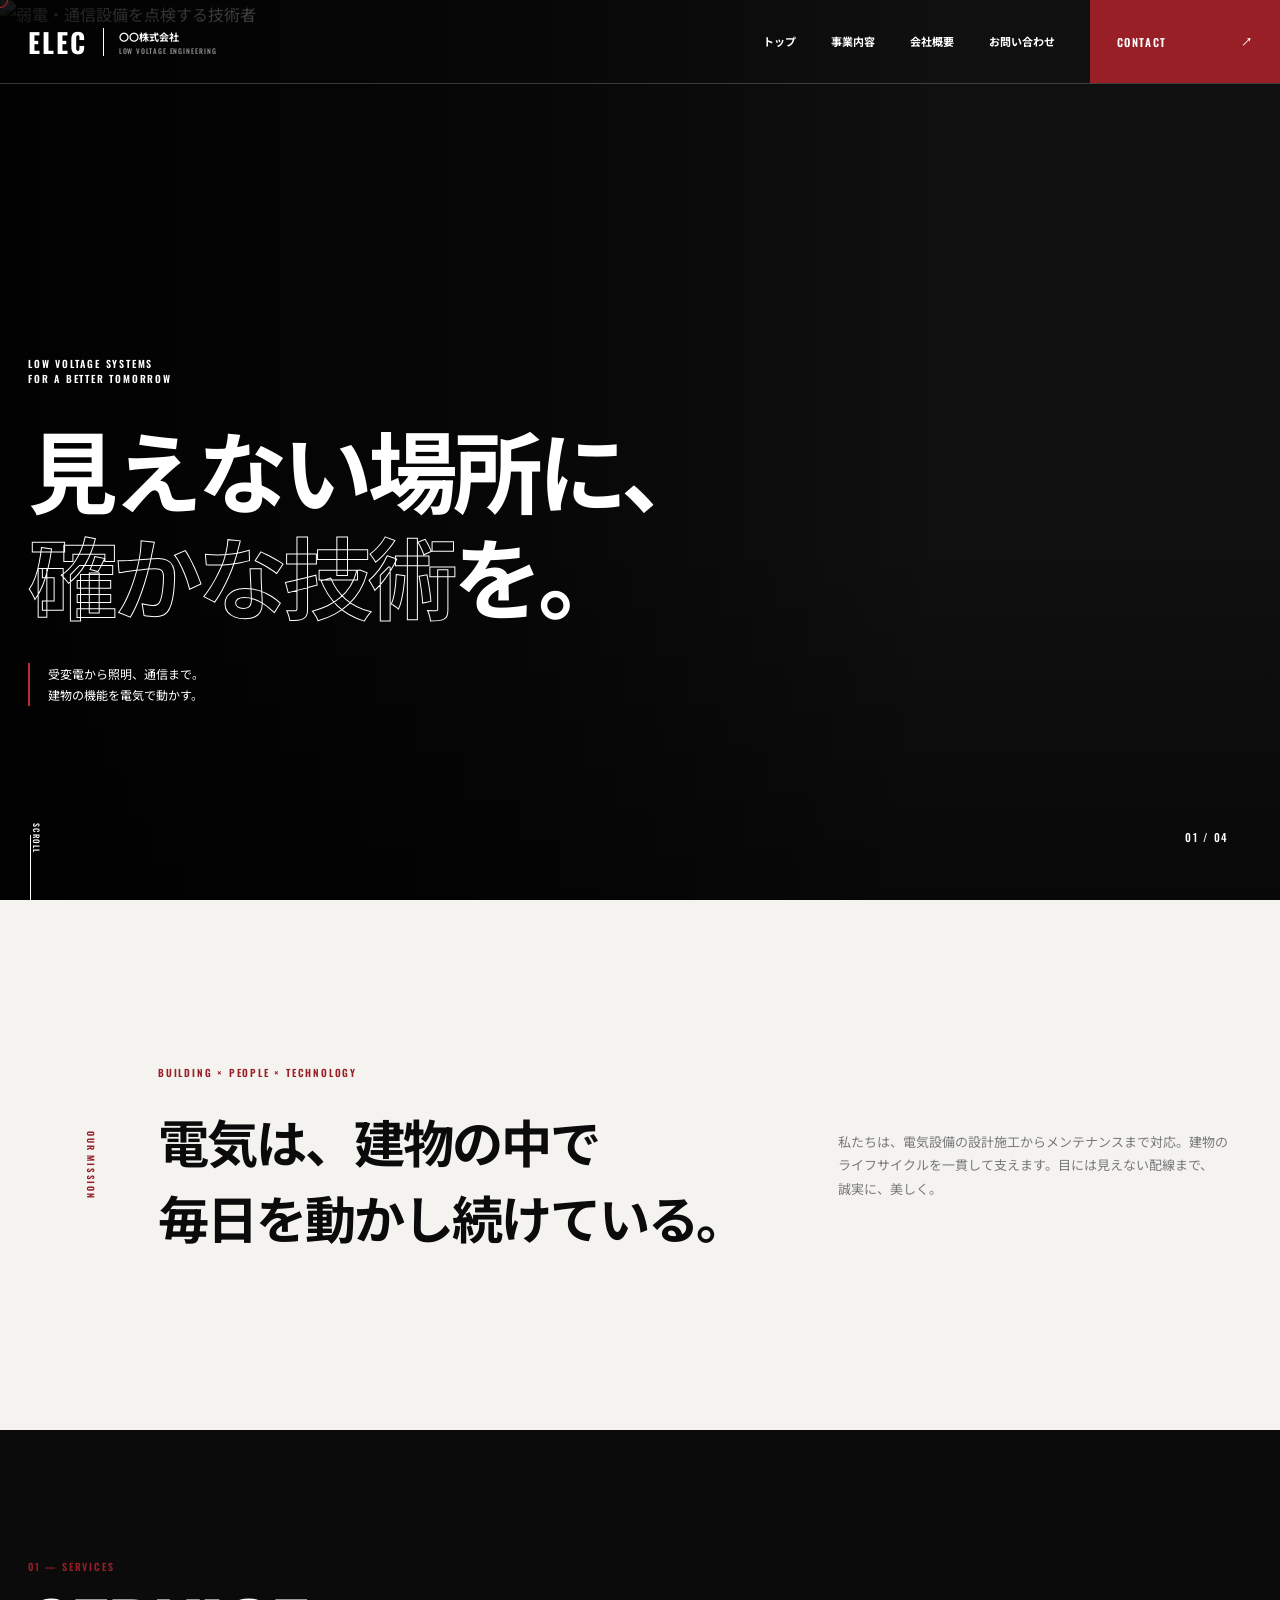
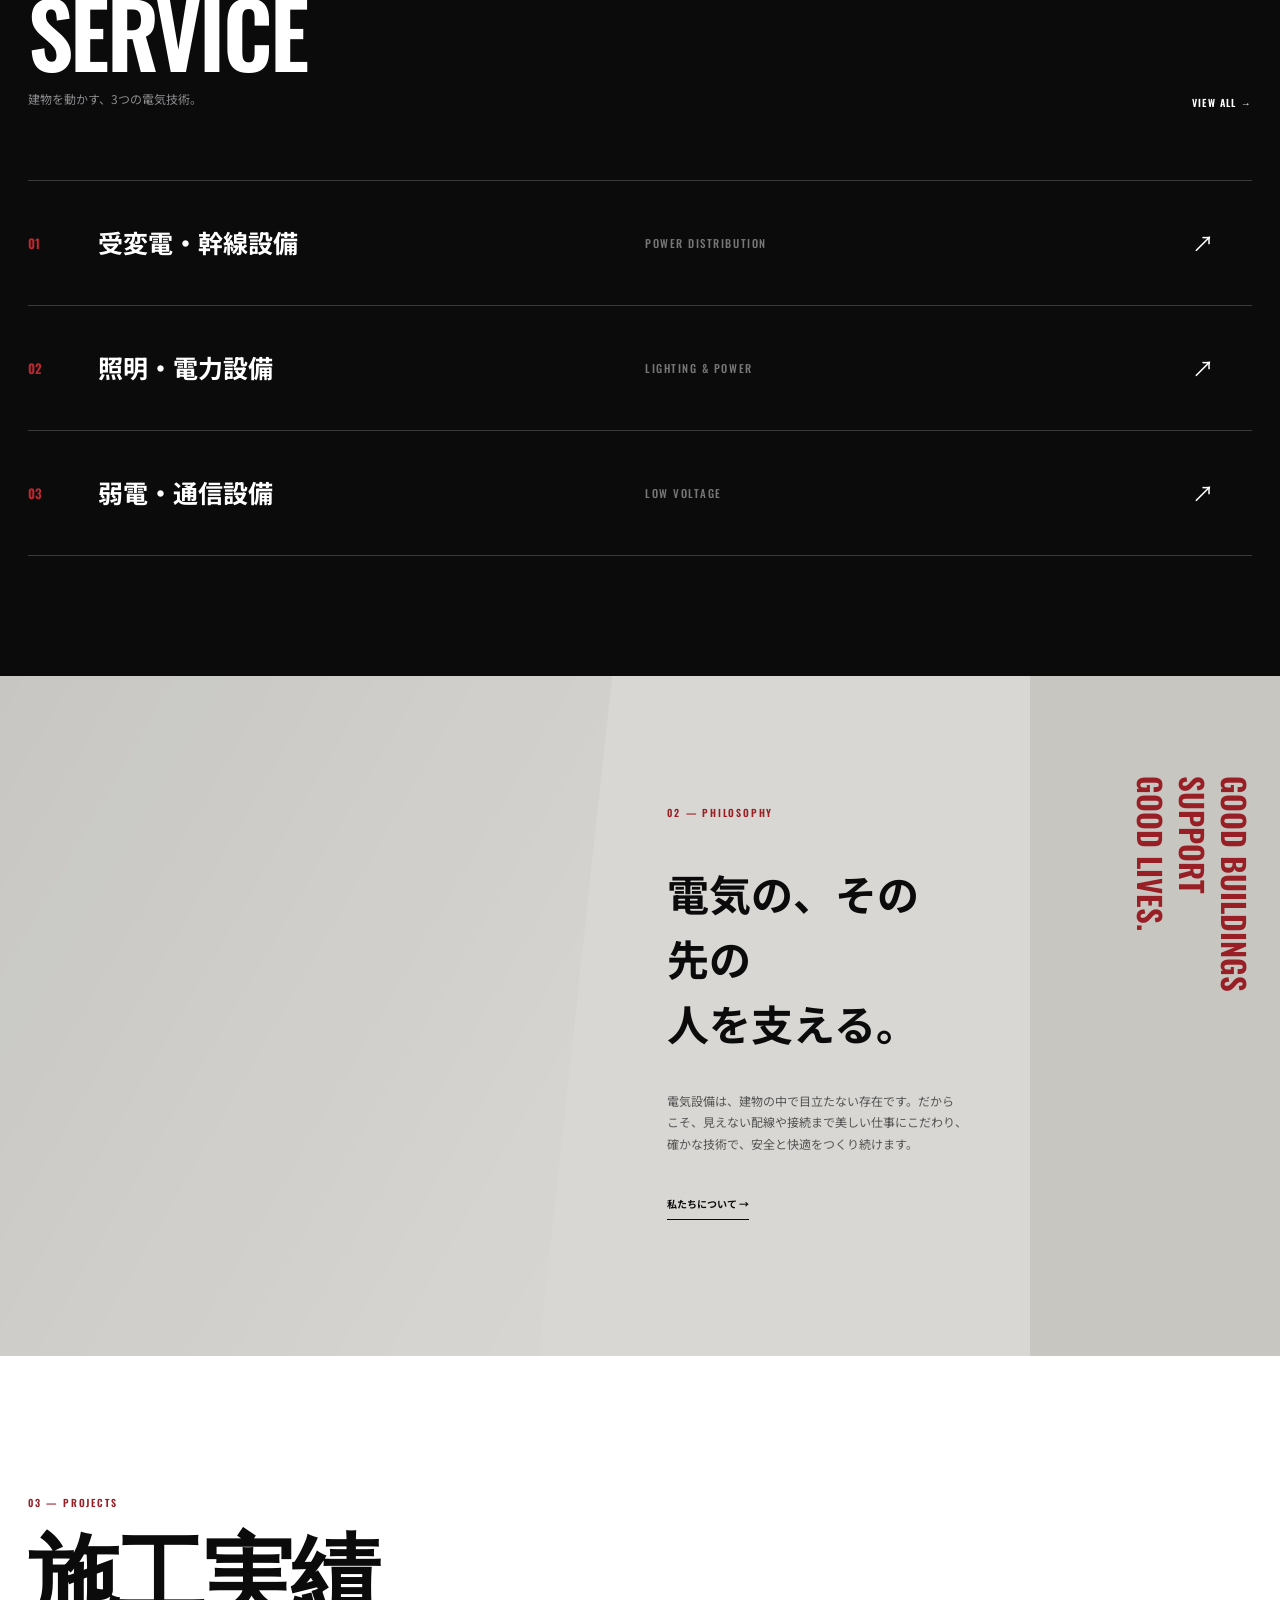
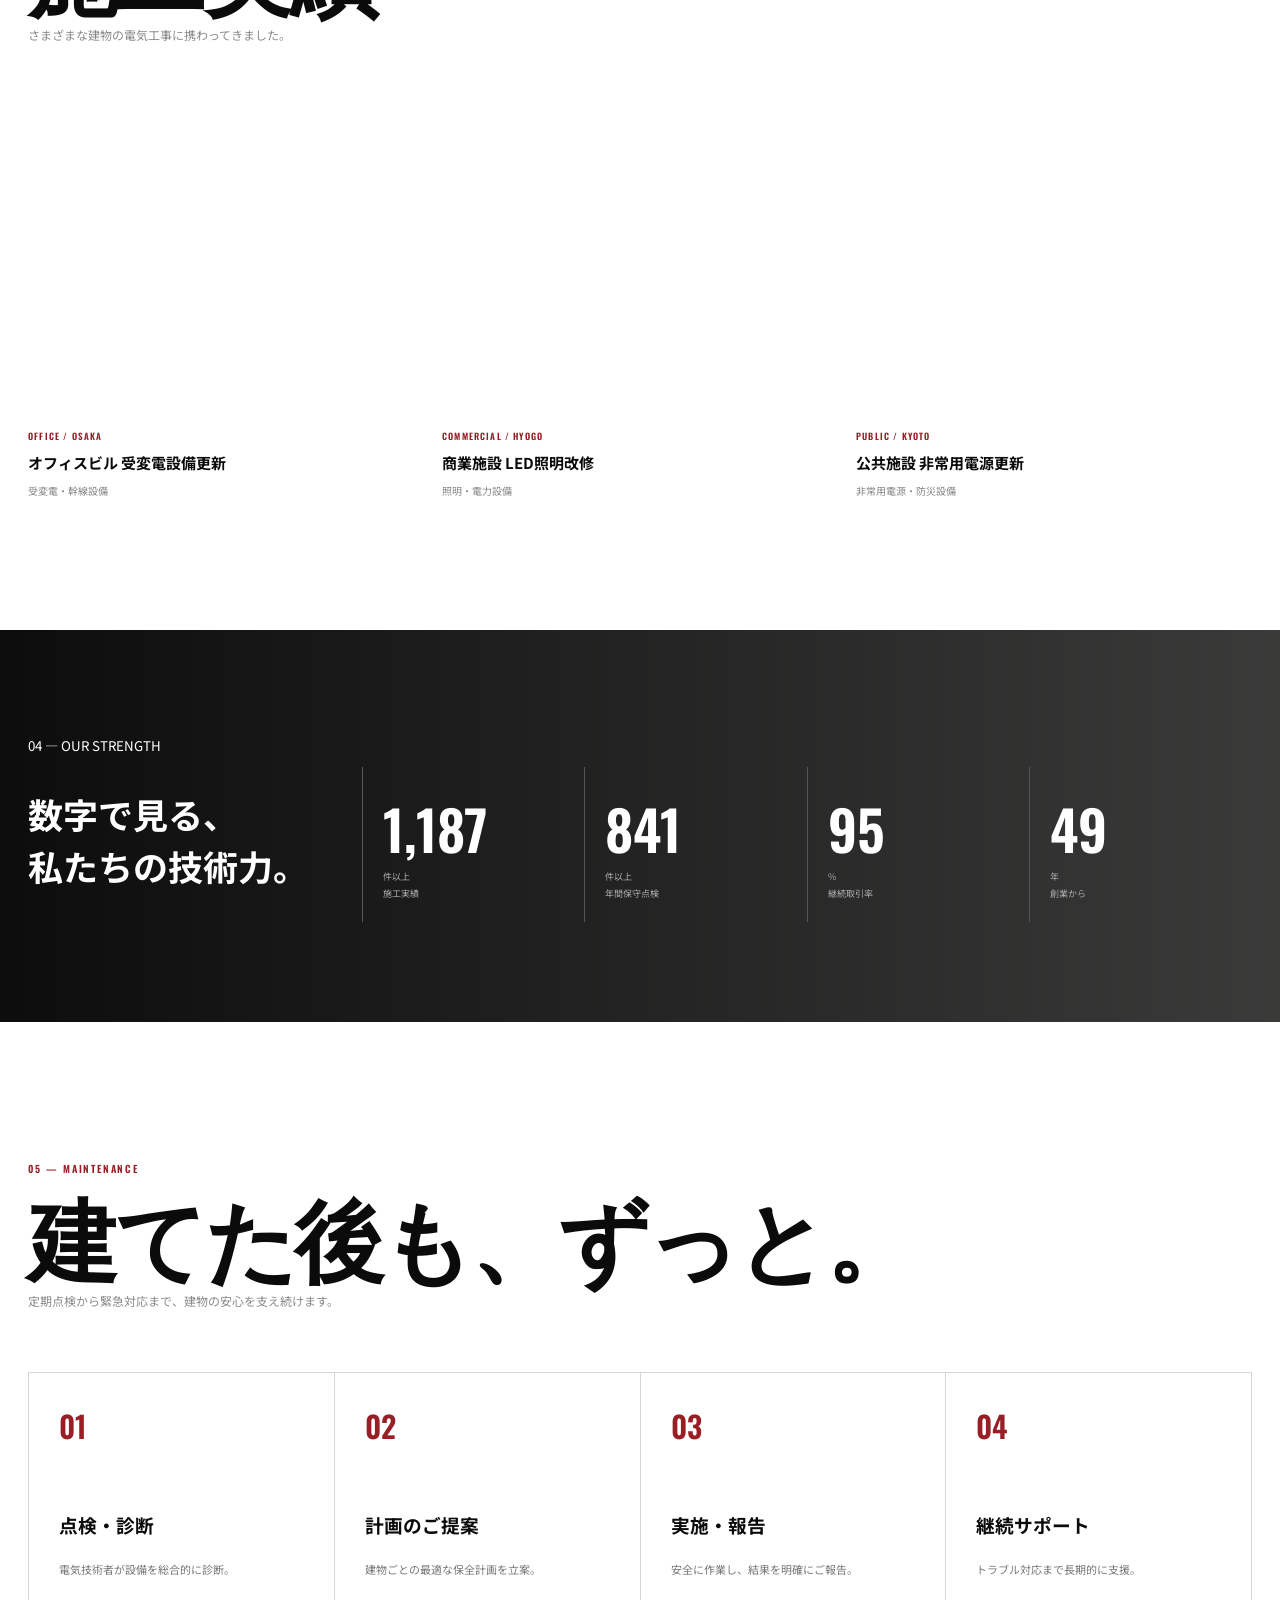
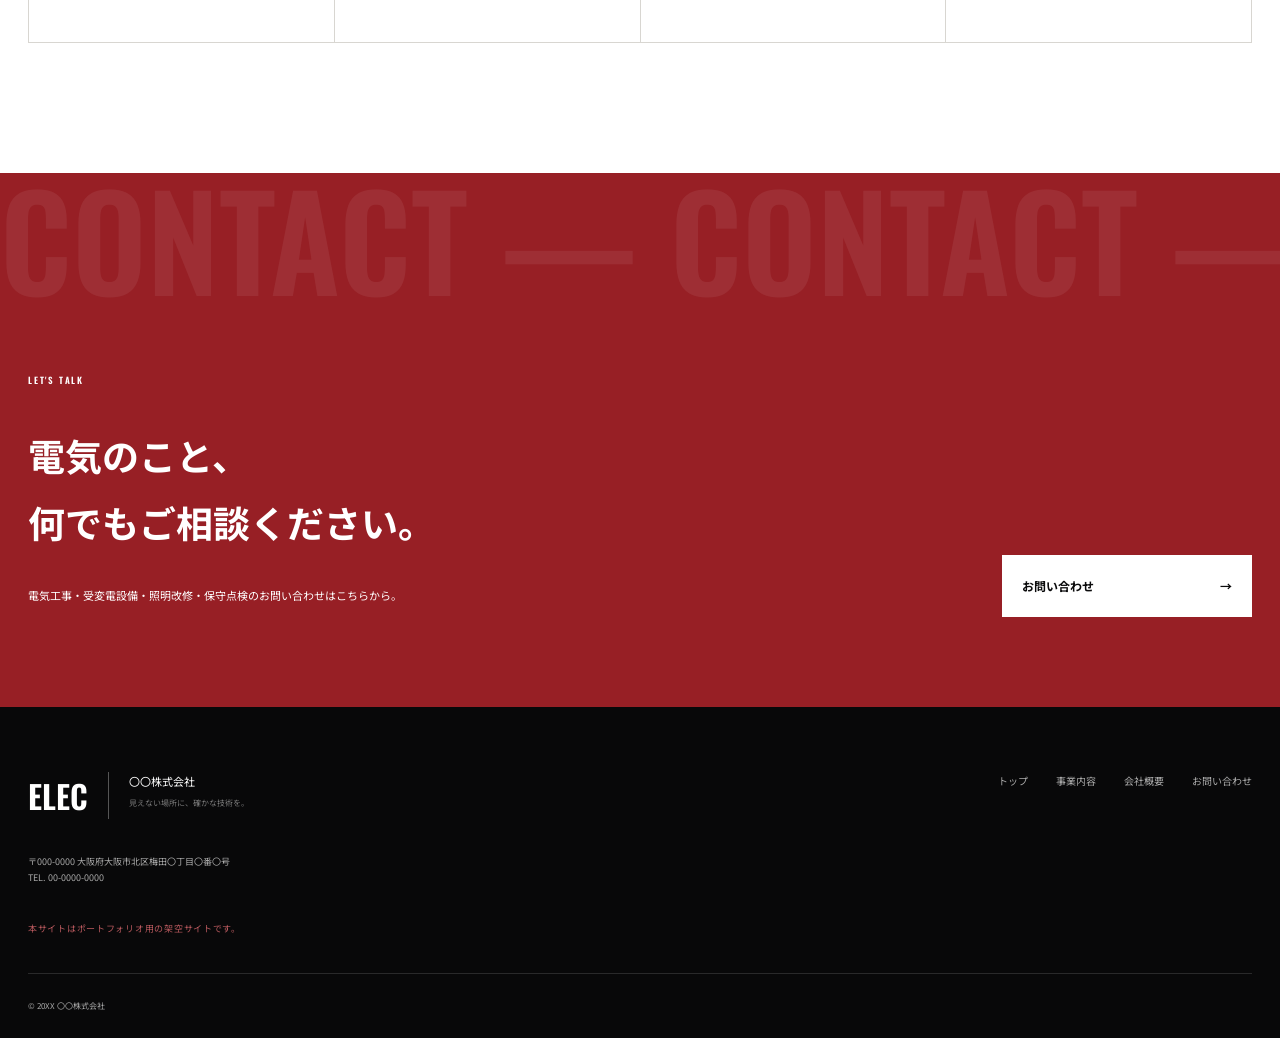
==== index.html @ f0c5d514 "Replace fictional identity with sample placeholders" ====
<!doctype html><html lang="ja"><head><meta charset="UTF-8"><meta name="viewport" content="width=device-width,initial-scale=1"><meta name="description" content="受変電・照明・弱電設備の設計施工から保守まで。"><title>トップ | 〇〇株式会社</title><link rel="preconnect" href="https://fonts.googleapis.com"><link rel="preconnect" href="https://fonts.gstatic.com" crossorigin><link href="https://fonts.googleapis.com/css2?family=Noto+Sans+JP:wght@400;500;600;700;800;900&family=Oswald:wght@500;600;700&display=swap" rel="stylesheet"><link rel="stylesheet" href="styles.css"><script src="script.js" defer></script><link rel="icon" href="favicon-electric.svg" type="image/svg+xml"><meta property="og:type" content="website"><meta property="og:title" content="〇〇株式会社 | 見えない場所に、確かな技術を。"><meta property="og:description" content="受変電・照明・弱電設備の設計施工から保守まで。建物の未来を灯す電気設備工事会社です。"><meta property="og:url" content="https://pan1535ipad.github.io/modern-sample/"><meta property="og:image" content="https://pan1535ipad.github.io/modern-sample/assets/ogp.jpg"><meta name="twitter:card" content="summary_large_image"></head><body><div class="loader"><span>ELECTRICAL WORKS</span><i></i></div><div class="cursor"></div><header><a class="logo" href="index.html"><b>ELEC</b><span>〇〇株式会社<small>LOW VOLTAGE ENGINEERING</small></span></a><button class="menu" aria-label="メニュー" aria-expanded="false"><i></i><i></i></button><nav><a href="index.html">トップ</a><a href="services.html">事業内容</a><a href="company.html">会社概要</a><a href="contact.html">お問い合わせ</a></nav><a class="head-contact" href="contact.html">CONTACT <b>↗</b></a></header><main><section class="hero"><img src="https://images.unsplash.com/photo-1621905252507-b35492cc74b4?auto=format&fit=crop&w=1800&q=88" alt="弱電・通信設備を点検する技術者"><div class="hero-overlay"></div><div class="hero-text"><p>LOW VOLTAGE SYSTEMS<br>FOR A BETTER TOMORROW</p><h1>見えない場所に、<br><em>確かな技術</em>を。</h1><div class="hero-note">受変電から照明、通信まで。<br>建物の機能を電気で動かす。</div></div><div class="hero-index">01 / 04</div><div class="scroll">SCROLL <i></i></div></section>
<section class="statement"><div class="vertical">OUR MISSION</div><div class="reveal"><small>BUILDING × PEOPLE × TECHNOLOGY</small><h2>電気は、建物の中で<br>毎日を動かし続けている。</h2></div><p class="reveal"><span class="sp-line">私たちは、電気設備の設計施工から</span><span class="sp-line">メンテナンスまで対応。</span><span class="sp-line">建物のライフサイクルを一貫して支えます。</span><span class="sp-line">目には見えない配線まで、誠実に、美しく。</span></p></section>
<section class="services"><div class="section-head reveal"><small>01 — SERVICES</small><h2>SERVICE</h2><p>建物を動かす、3つの電気技術。</p><a href="services.html">VIEW ALL →</a></div><div class="service-list"><a href="services.html#power" class="service-row reveal"><b>01</b><h3>受変電・幹線設備</h3><span>POWER DISTRIBUTION</span><i>↗</i><div class="service-preview air"></div></a><a href="services.html#lighting" class="service-row reveal"><b>02</b><h3>照明・電力設備</h3><span>LIGHTING & POWER</span><i>↗</i><div class="service-preview water"></div></a><a href="services.html#communication" class="service-row reveal"><b>03</b><h3>弱電・通信設備</h3><span>LOW VOLTAGE</span><i>↗</i><div class="service-preview electric"></div></a></div></section>
<section class="philosophy"><div class="philosophy-photo reveal"></div><div class="philosophy-copy reveal"><small>02 — PHILOSOPHY</small><h2>電気の、その先の<br>人を支える。</h2><p><span class="sp-line">電気設備は、建物の中で目立たない存在です。</span><span class="sp-line">だからこそ、見えない配線や接続まで</span><span class="sp-line">美しい仕事にこだわり、</span><span class="sp-line">確かな技術で、安全と快適をつくり続けます。</span></p><a href="company.html">私たちについて →</a></div><strong>GOOD BUILDINGS<br>SUPPORT<br>GOOD LIVES.</strong></section>
<section class="projects"><div class="section-head reveal"><small>03 — PROJECTS</small><h2>施工実績</h2><p>さまざまな建物の電気工事に携わってきました。</p></div><div class="project-grid"><article class="reveal"><div class="project-img p1"></div><small>OFFICE / OSAKA</small><h3>オフィスビル 受変電設備更新</h3><p>受変電・幹線設備</p></article><article class="reveal"><div class="project-img p2"></div><small>COMMERCIAL / HYOGO</small><h3>商業施設 LED照明改修</h3><p>照明・電力設備</p></article><article class="reveal"><div class="project-img p3"></div><small>PUBLIC / KYOTO</small><h3>公共施設 非常用電源更新</h3><p>非常用電源・防災設備</p></article></div></section>
<section class="numbers"><div class="reveal"><small>04 — OUR STRENGTH</small><h2>数字で見る、<br>私たちの技術力。</h2></div><div><strong data-count="1200">0</strong><span>件以上<br>施工実績</span></div><div><strong data-count="850">0</strong><span>件以上<br>年間保守点検</span></div><div><strong data-count="96">0</strong><span>%<br>継続取引率</span></div><div><strong data-count="50">0</strong><span>年<br>創業から</span></div></section>
<section class="maintenance"><div class="section-head reveal"><small>05 — MAINTENANCE</small><h2>建てた後も、ずっと。</h2><p><span class="sp-line">定期点検から緊急対応まで、</span><span class="sp-line">建物の安心を支え続けます。</span></p></div><ol><li class="reveal"><b>01</b><h3>点検・診断</h3><p>電気技術者が設備を総合的に診断。</p></li><li class="reveal"><b>02</b><h3>計画のご提案</h3><p>建物ごとの最適な保全計画を立案。</p></li><li class="reveal"><b>03</b><h3>実施・報告</h3><p>安全に作業し、結果を明確にご報告。</p></li><li class="reveal"><b>04</b><h3>継続サポート</h3><p>トラブル対応まで長期的に支援。</p></li></ol></section></main><section class="contact-band"><div class="marquee"><span>CONTACT — CONTACT — CONTACT — CONTACT —&nbsp;</span><span>CONTACT — CONTACT — CONTACT — CONTACT —&nbsp;</span></div><div class="contact-band-inner reveal"><div><small>LET'S TALK</small><h2>電気のこと、<br>何でもご相談ください。</h2><p>電気工事・受変電設備・照明改修・保守点検のお問い合わせはこちらから。</p></div><a href="contact.html">お問い合わせ <b>→</b></a></div></section><footer><div class="foot-logo"><b>ELEC</b><p>〇〇株式会社<br><small>見えない場所に、確かな技術を。</small></p></div><nav><a href="index.html">トップ</a><a href="services.html">事業内容</a><a href="company.html">会社概要</a><a href="contact.html">お問い合わせ</a></nav><div class="foot-info">〒000-0000 大阪府大阪市北区梅田〇丁目〇番〇号<br>TEL. 00-0000-0000</div><small class="portfolio-note">本サイトはポートフォリオ用の架空サイトです。</small><small class="copy">© 20XX 〇〇株式会社</small></footer></body></html>
---- styles.css ----
:root{--black:#0b0b0c;--ink:#171719;--red:#971f25;--red2:#bd2931;--paper:#f4f3f0;--gray:#79797b;--line:#d8d6d1;--white:#fff;--max:1280px}*{box-sizing:border-box}html{scroll-behavior:smooth}body{margin:0;color:var(--black);font-family:"Noto Sans JP",sans-serif;line-height:1.8;background:var(--paper)}a{color:inherit;text-decoration:none}img{display:block;max-width:100%}.loader{position:fixed;z-index:999;inset:0;display:grid;place-items:center;color:#fff;background:var(--black);transition:transform .8s cubic-bezier(.8,0,.2,1)}.loader.hide{transform:translateY(-100%)}.loader span{font:600 24px Oswald;letter-spacing:.15em}.loader i{position:absolute;left:0;bottom:0;height:3px;background:var(--red2);animation:load 1s forwards}@keyframes load{to{width:100%}}.cursor{position:fixed;z-index:200;width:16px;height:16px;border:1px solid var(--red2);border-radius:50%;pointer-events:none;transform:translate(-50%,-50%);transition:width .2s,height .2s,background .2s}.cursor.hover{width:45px;height:45px;background:rgba(151,31,37,.15)}header{position:fixed;z-index:80;inset:0 0 auto;height:84px;padding-left:max(28px,calc((100% - var(--max))/2));display:flex;align-items:center;color:#fff;border-bottom:1px solid rgba(255,255,255,.2);transition:.35s}header.scrolled{height:70px;color:var(--black);background:rgba(244,243,240,.97);border-color:var(--line)}.logo{display:flex;align-items:center;gap:15px}.logo>b{font:700 27px Oswald;letter-spacing:.08em}.logo>span{padding-left:15px;border-left:1px solid currentColor;font-size:10px;font-weight:700}.logo small{display:block;opacity:.55;font:500 7px Oswald;letter-spacing:.13em}header nav{margin-left:auto;height:100%;display:flex;align-items:center;gap:35px;font-size:11px;font-weight:700}header nav a{position:relative}header nav a:after{content:"";position:absolute;left:0;bottom:-7px;width:0;height:2px;background:var(--red2);transition:.25s}header nav a:hover:after{width:100%}.head-contact{height:100%;min-width:190px;margin-left:35px;padding:0 27px;display:flex;align-items:center;justify-content:space-between;color:#fff;background:var(--red);font:600 11px Oswald;letter-spacing:.12em}.menu{display:none}.hero{height:100vh;min-height:700px;position:relative;color:#fff;background:#111;overflow:hidden}.hero>img{position:absolute;width:100%;height:100%;object-fit:cover;object-position:center}.hero-overlay{position:absolute;inset:0;background:linear-gradient(90deg,rgba(0,0,0,.9) 0,rgba(0,0,0,.58) 42%,rgba(0,0,0,.08) 73%),linear-gradient(0deg,rgba(0,0,0,.45),transparent 40%)}.hero-text{position:relative;z-index:2;width:min(calc(100% - 56px),var(--max));height:100%;margin:auto;padding-top:18vh;display:flex;flex-direction:column;justify-content:center}.hero-text>p{margin:0 0 30px;font:600 10px Oswald;letter-spacing:.18em}.hero h1{margin:0;font-size:clamp(57px,7vw,103px);line-height:1.18;letter-spacing:-.055em}.hero h1 em{font-style:normal;color:transparent;-webkit-text-stroke:1px #fff}.hero-note{margin-top:35px;padding-left:18px;border-left:2px solid var(--red2);font-size:12px}.hero-index{position:absolute;z-index:2;right:4vw;bottom:55px;font:500 11px Oswald;letter-spacing:.15em}.scroll{position:absolute;z-index:2;left:30px;bottom:0;font:500 8px Oswald;letter-spacing:.16em;writing-mode:vertical-rl}.scroll i{display:block;width:1px;height:65px;margin-top:12px;background:#fff}.statement{min-height:530px;padding:130px max(28px,calc((100% - var(--max))/2));display:grid;grid-template-columns:70px 1.2fr .8fr;gap:60px;align-items:center}.vertical{font:600 9px Oswald;letter-spacing:.2em;writing-mode:vertical-rl;color:var(--red)}.statement small,.section-head small,.philosophy-copy small,.detail-copy small,.page-hero small,.company-message small,.representative small,.contact-intro>small{color:var(--red);font:600 10px Oswald;letter-spacing:.18em}.statement h2{margin:18px 0;font-size:clamp(38px,4vw,58px);line-height:1.5;letter-spacing:-.04em}.statement>p{color:var(--gray);font-size:13px}.services{padding:120px max(28px,calc((100% - var(--max))/2));color:#fff;background:var(--black)}.section-head{position:relative}.section-head h2{margin:8px 0;font:600 clamp(52px,7vw,100px)/1 Oswald;letter-spacing:-.03em}.section-head p{color:#8b8b8d;font-size:12px}.services .section-head>a{position:absolute;right:0;bottom:0;font:600 10px Oswald;letter-spacing:.12em}.service-list{margin-top:70px;border-top:1px solid #3a3a3c}.service-row{height:125px;position:relative;display:grid;grid-template-columns:70px 1fr 1fr 60px;align-items:center;border-bottom:1px solid #3a3a3c;transition:.3s}.service-row>b{color:var(--red2);font:600 13px Oswald}.service-row h3{font-size:25px}.service-row>span{color:#777;font:500 11px Oswald;letter-spacing:.14em}.service-row>i{font-style:normal;font-size:22px}.service-row:hover{padding-left:20px;color:#fff;background:var(--red)}.service-row:hover>b,.service-row:hover>span{color:#fff}.service-preview{position:absolute;z-index:3;right:10%;bottom:75%;width:280px;height:180px;background-size:cover;background-position:center;opacity:0;pointer-events:none;transform:rotate(-4deg) scale(.85);transition:.3s}.service-row:hover .service-preview{opacity:1;transform:rotate(-2deg) scale(1)}.air{background-image:url("https://images.unsplash.com/photo-1621905252507-b35492cc74b4?auto=format&fit=crop&w=1800&q=88")}.water{background-image:url("https://images.unsplash.com/photo-1581092160607-ee22621dd758?auto=format&fit=crop&w=1000&q=85")}.electric{background-image:url("https://images.unsplash.com/photo-1621905252507-b35492cc74b4?auto=format&fit=crop&w=1000&q=85")}.philosophy{min-height:680px;display:grid;grid-template-columns:1.1fr .75fr .45fr;background:#d8d7d3}.philosophy-photo{background:linear-gradient(120deg,rgba(0,0,0,.08),transparent),url("https://images.unsplash.com/photo-1486406146926-c627a92ad1ab?auto=format&fit=crop&w=1300&q=85") center/cover;clip-path:polygon(0 0,100% 0,88% 100%,0 100%)}.philosophy-copy{padding:120px 55px}.philosophy-copy h2{font-size:42px;line-height:1.55}.philosophy-copy p{color:#555;font-size:12px}.philosophy-copy a{display:inline-block;margin-top:28px;padding-bottom:6px;border-bottom:1px solid;font-size:10px;font-weight:700}.philosophy>strong{padding:100px 25px;color:var(--red);background:#c8c6c1;font:600 31px/1.35 Oswald;writing-mode:vertical-rl}.projects{padding:130px max(28px,calc((100% - var(--max))/2));background:#fff}.project-grid{display:grid;grid-template-columns:repeat(3,1fr);gap:18px;margin-top:55px}.project-img{height:310px;background-position:center;background-size:cover;filter:grayscale(.25);transition:.5s}.project-grid article:hover .project-img{filter:none;transform:scale(.98)}.p1{background-image:url("https://images.unsplash.com/photo-1486406146926-c627a92ad1ab?auto=format&fit=crop&w=1000&q=85")}.p2{background-image:url("https://images.unsplash.com/photo-1497366754035-f200968a6e72?auto=format&fit=crop&w=1000&q=85")}.p3{background-image:url("https://images.unsplash.com/photo-1581092918056-0c4c3acd3789?auto=format&fit=crop&w=1000&q=85")}.project-grid small{display:block;margin-top:18px;color:var(--red);font:600 9px Oswald;letter-spacing:.13em}.project-grid h3{margin:6px 0;font-size:15px}.project-grid p{margin:0;color:#888;font-size:10px}.numbers{padding:100px max(28px,calc((100% - var(--max))/2));display:grid;grid-template-columns:1.5fr repeat(4,1fr);align-items:end;color:#fff;background:linear-gradient(90deg,rgba(0,0,0,.95),rgba(0,0,0,.76)),url("https://images.unsplash.com/photo-1621905252507-b35492cc74b4?auto=format&fit=crop&w=1800&q=88") center/cover}.numbers h2{font-size:35px;line-height:1.5}.numbers>div:not(:first-child){padding:20px;border-left:1px solid #555}.numbers strong{font:600 55px Oswald}.numbers span{display:block;color:#aaa;font-size:9px}.maintenance{padding:130px max(28px,calc((100% - var(--max))/2));background:#fff}.maintenance ol{display:grid;grid-template-columns:repeat(4,1fr);margin:60px 0 0;padding:0;list-style:none;border-top:1px solid var(--line);border-left:1px solid var(--line)}.maintenance li{min-height:270px;padding:30px;border-right:1px solid var(--line);border-bottom:1px solid var(--line)}.maintenance li b{color:var(--red);font:600 30px Oswald}.maintenance li h3{margin-top:60px}.maintenance li p{color:var(--gray);font-size:11px}.contact-band{overflow:hidden;color:#fff;background:var(--red)}.marquee{display:flex;white-space:nowrap;color:rgba(255,255,255,.07);font:600 130px/1 Oswald;animation:marquee 20s linear infinite}@keyframes marquee{to{transform:translateX(-50%)}}.contact-band-inner{padding:60px max(28px,calc((100% - var(--max))/2)) 90px;display:flex;justify-content:space-between;align-items:end}.contact-band-inner small{font:600 9px Oswald;letter-spacing:.2em}.contact-band-inner h2{font-size:37px}.contact-band-inner p{font-size:11px}.contact-band-inner>a{width:250px;padding:20px;display:flex;justify-content:space-between;color:var(--black);background:#fff;font-size:12px;font-weight:700}footer{padding:65px max(28px,calc((100% - var(--max))/2)) 25px;display:grid;grid-template-columns:1fr auto;gap:35px;color:#aaa;background:#080809}.foot-logo{display:flex;gap:20px;color:#fff}.foot-logo>b{font:600 32px Oswald}.foot-logo p{margin:0;padding-left:20px;border-left:1px solid #555;font-size:11px}.foot-logo small{color:#777;font-size:8px}footer nav{display:flex;gap:28px;font-size:10px}.foot-info{font-size:9px}.copy{grid-column:1/-1;padding-top:25px;border-top:1px solid #29292a;font-size:8px}.page-hero{height:500px;padding:120px max(28px,calc((100% - var(--max))/2)) 70px;display:flex;justify-content:space-between;align-items:end;color:#fff;background:linear-gradient(135deg,#0b0b0c 65%,#781a20)}.page-hero h1{margin:15px 0;font-size:70px}.page-hero p{color:#aaa;font-size:12px}.page-hero>b{font:600 180px/1 Oswald;color:rgba(255,255,255,.06)}.anchor-nav{position:sticky;z-index:20;top:70px;display:flex;justify-content:center;color:#fff;background:var(--red)}.anchor-nav a{padding:18px 45px;border-right:1px solid rgba(255,255,255,.2);font:600 10px Oswald;letter-spacing:.15em}.service-detail{min-height:690px;padding:110px max(28px,calc((100% - var(--max))/2));display:grid;grid-template-columns:1.1fr .9fr;gap:90px;align-items:center;background:#fff}.service-detail.reverse{background:#dfdeda}.service-detail.reverse .detail-image{order:2}.detail-image{height:470px;background-position:center;background-size:cover;box-shadow:25px 25px 0 var(--red)}.detail-copy>b{display:block;color:#d0cfcb;font:600 80px Oswald}.detail-copy h2{margin:5px 0;font-size:45px}.detail-copy h3{color:var(--red);font-size:21px}.detail-copy>p{color:var(--gray);font-size:12px}.detail-copy ul{display:grid;grid-template-columns:1fr 1fr;padding:0;list-style:none}.detail-copy li{padding:10px;border-bottom:1px solid var(--line);font-size:10px}.detail-copy li:before{content:"—";margin-right:10px;color:var(--red)}.support{padding:130px max(28px,calc((100% - var(--max))/2));display:grid;grid-template-columns:1fr 1.2fr;gap:80px;color:#fff;background:var(--black)}.support h2{font-size:46px;line-height:1.4}.support p{color:#888;font-size:12px}.support-grid{display:grid;grid-template-columns:repeat(3,1fr)}.support-grid article{padding:30px;border:1px solid #363638}.support-grid b{color:var(--red2);font:600 35px Oswald}.support-grid h3{margin-top:60px}.support-grid p{font-size:10px}.company-message{padding:140px max(28px,calc((100% - var(--max))/2));display:grid;grid-template-columns:70px 1fr 1fr;gap:70px;align-items:center}.company-message h2{font-size:47px;line-height:1.5}.company-message>div:last-child{color:var(--gray);font-size:13px}.representative{min-height:650px;display:grid;grid-template-columns:1fr 1fr;align-items:center;background:#d8d7d3}.rep-photo{height:100%;background:linear-gradient(0deg,rgba(0,0,0,.5),transparent),url("https://images.unsplash.com/photo-1621905252507-b35492cc74b4?auto=format&fit=crop&w=1800&q=88") center/cover;filter:grayscale(1)}.representative>div:last-child{padding:80px;max-width:650px}.representative h2{font-size:42px;line-height:1.5}.representative p{color:#555;font-size:12px}.representative strong{display:block;margin-top:25px}.company-profile{padding:130px max(28px,calc((100% - var(--max))/2));display:grid;grid-template-columns:.6fr 1.4fr;gap:80px;background:#fff}.company-profile dl{margin:0}.company-profile dl div{display:grid;grid-template-columns:180px 1fr;padding:20px;border-bottom:1px solid var(--line);font-size:11px}.company-profile dd{margin:0}.values{display:grid;grid-template-columns:repeat(3,1fr);padding:0 max(28px,calc((100% - var(--max))/2)) 130px;background:#fff}.values article{padding:45px;border:1px solid var(--line)}.values small{color:var(--red)}.values h3{font:600 35px Oswald}.values p{color:#777;font-size:11px}.contact-intro{padding:120px 28px;text-align:center}.contact-intro h2{font-size:45px}.contact-intro>p{color:var(--gray);font-size:12px}.contact-intro>a{display:inline-flex;align-items:center;gap:25px;margin-top:35px;padding:20px 35px;color:#fff;background:var(--black);font:600 32px Oswald}.contact-intro>a span,.contact-intro>a small{font-size:9px}.form-section{padding:100px max(28px,calc((100% - 980px)/2)) 140px;display:grid;grid-template-columns:160px 1fr;gap:60px;background:#deddd9}.form-aside{display:grid;grid-template-columns:35px 1fr;align-content:start;gap:9px}.form-aside b{color:var(--red);font:600 12px Oswald}.form-aside h3{margin:0;font-size:11px}.form-aside span{grid-column:1/-1;width:1px;height:45px;margin-left:7px;background:#aaa}.form-section form{padding:65px;background:#fff}.field{margin-bottom:28px}.field label{display:block;margin-bottom:8px;font-size:11px;font-weight:700}.field em{margin-left:8px;padding:2px 5px;color:#fff;background:var(--red);font-size:8px;font-style:normal}.field input,.field select,.field textarea{width:100%;padding:15px;border:0;border-bottom:1px solid #bbb;background:#fafafa;font:inherit;font-size:12px;outline:none}.field input:focus,.field select:focus,.field textarea:focus{border-color:var(--red)}.field small{display:block;min-height:17px;color:var(--red);font-size:9px}.field.invalid input,.field.invalid select,.field.invalid textarea{background:#fff1f1}.field.two{display:grid;grid-template-columns:1fr 1fr;gap:25px}.check{display:block;text-align:center;font-size:10px}.form-section button{width:360px;margin:35px auto 0;padding:19px;border:0;display:flex;justify-content:space-between;color:#fff;background:var(--red);cursor:pointer;font-weight:700}.status{text-align:center;color:var(--red);font-size:11px}.reveal{opacity:0;transform:translateY(35px);transition:opacity .8s,transform .8s}.reveal.visible{opacity:1;transform:none}@media(max-width:850px){.cursor{display:none}header{height:70px;padding-left:20px}.logo>span{display:none}header nav{position:fixed;inset:70px 0 auto;display:none;padding:20px;color:var(--black);background:var(--paper);flex-direction:column;align-items:stretch;gap:0}.head-contact{display:none}.menu{display:grid;margin-left:auto;margin-right:20px;gap:8px;border:0;background:none}.menu i{width:27px;height:2px;background:currentColor}.menu.open+nav{display:flex}header nav a{padding:15px;border-bottom:1px solid var(--line)}.hero>img{object-position:62%}.hero-overlay{background:linear-gradient(90deg,rgba(0,0,0,.9),rgba(0,0,0,.48))}.hero h1{font-size:48px}.statement{grid-template-columns:35px 1fr;gap:25px}.statement>p{grid-column:2}.service-preview{display:none}.philosophy{grid-template-columns:1fr}.philosophy-photo{height:400px;clip-path:none}.philosophy>strong{display:none}.project-grid{overflow-x:auto}.project-grid article{min-width:280px}.numbers{grid-template-columns:1fr 1fr}.numbers>div:first-child{grid-column:1/-1}.maintenance ol{grid-template-columns:1fr 1fr}.contact-band-inner{display:block}.contact-band-inner>a{margin-top:30px}.page-hero{height:400px}.page-hero>b{font-size:100px}.service-detail,.service-detail.reverse,.support,.company-message,.representative,.company-profile{grid-template-columns:1fr}.service-detail.reverse .detail-image{order:initial}.detail-image{height:350px}.support-grid{grid-template-columns:1fr}.company-message{grid-template-columns:35px 1fr}.company-message>div:last-child{grid-column:2}.rep-photo{min-height:500px}.values{grid-template-columns:1fr}.form-section{grid-template-columns:1fr}.form-aside{display:flex}.form-aside span{width:50px;height:1px;margin:12px 0}}@media(max-width:520px){.hero-text{width:calc(100% - 40px)}.hero h1{font-size:39px}.hero-index{display:none}.statement{padding-left:20px;padding-right:20px}.services,.projects,.maintenance{padding-left:20px;padding-right:20px}.section-head h2{font-size:60px}.service-row{grid-template-columns:40px 1fr 35px}.service-row>span{display:none}.philosophy-copy{padding:70px 25px}.project-grid{grid-template-columns:repeat(3,280px)}.numbers{padding-left:20px;padding-right:20px}.numbers strong{font-size:45px}.maintenance ol{grid-template-columns:1fr}.contact-band-inner{padding-left:20px;padding-right:20px}.marquee{font-size:80px}footer{grid-template-columns:1fr}.page-hero{padding-left:20px;padding-right:20px}.page-hero h1{font-size:46px}.page-hero>b{display:none}.anchor-nav{overflow-x:auto;justify-content:flex-start}.anchor-nav a{padding:15px 25px}.service-detail{padding:80px 20px;gap:45px}.detail-image{box-shadow:12px 12px var(--red)}.support{padding-left:20px;padding-right:20px}.representative>div:last-child{padding:60px 25px}.company-profile{padding:80px 20px}.company-profile dl div{grid-template-columns:100px 1fr}.values{padding-left:20px;padding-right:20px}.contact-intro h2{font-size:35px}.contact-intro>a{font-size:25px}.form-section{padding-left:15px;padding-right:15px}.form-section form{padding:40px 20px}.field.two{grid-template-columns:1fr}.form-section button{width:100%}}@media(prefers-reduced-motion:reduce){html{scroll-behavior:auto}.reveal{opacity:1;transform:none}.marquee{animation:none}.loader{display:none}}

/* Mobile image focal-point fixes */
@media (max-width: 850px) {
  .service-detail .detail-image.air {
    background-position: 77% center;
  }

  .representative .rep-photo {
    background-position: 77% center;
  }
}

@media (max-width: 520px) {
  .service-detail .detail-image.air {
    background-position: 79% center;
  }

  .representative .rep-photo {
    background-position: 79% center;
  }
}


/* Portfolio disclosure and 404 */
.portfolio-note{grid-column:1/-1;color:#b9595e!important;font-size:9px!important;letter-spacing:.08em}
.not-found{min-height:100vh;display:grid;place-items:center;padding:130px 28px 80px;text-align:center;color:#fff;background:radial-gradient(circle at 75% 35%,rgba(151,31,37,.35),transparent 30%),var(--black)}
.not-found>div{max-width:760px}.not-found small{color:#c64b52;font:600 10px Oswald;letter-spacing:.25em}.not-found strong{display:block;color:transparent;-webkit-text-stroke:1px rgba(255,255,255,.18);font:600 clamp(130px,27vw,300px)/.9 Oswald}.not-found h1{margin:20px 0;font-size:clamp(29px,4.5vw,52px);line-height:1.5}.not-found p{color:#888;font-size:11px}.not-found a{display:flex;justify-content:space-between;width:250px;margin:35px auto 0;padding:18px 22px;color:#fff;background:var(--red);font:600 11px Oswald;letter-spacing:.1em}
@media(max-width:850px){.not-found{padding-top:100px}.portfolio-note{margin-top:12px}}

/* Japanese responsive typography */
h1,h2,h3{text-wrap:balance;line-break:strict}p,li,dt,dd,figcaption{text-wrap:pretty;line-break:strict}@supports (word-break:auto-phrase){h1,h2,h3,p,li,dt,dd,figcaption{word-break:auto-phrase}}.sp-line{display:inline}@media(max-width:768px){.sp-line{display:block}}
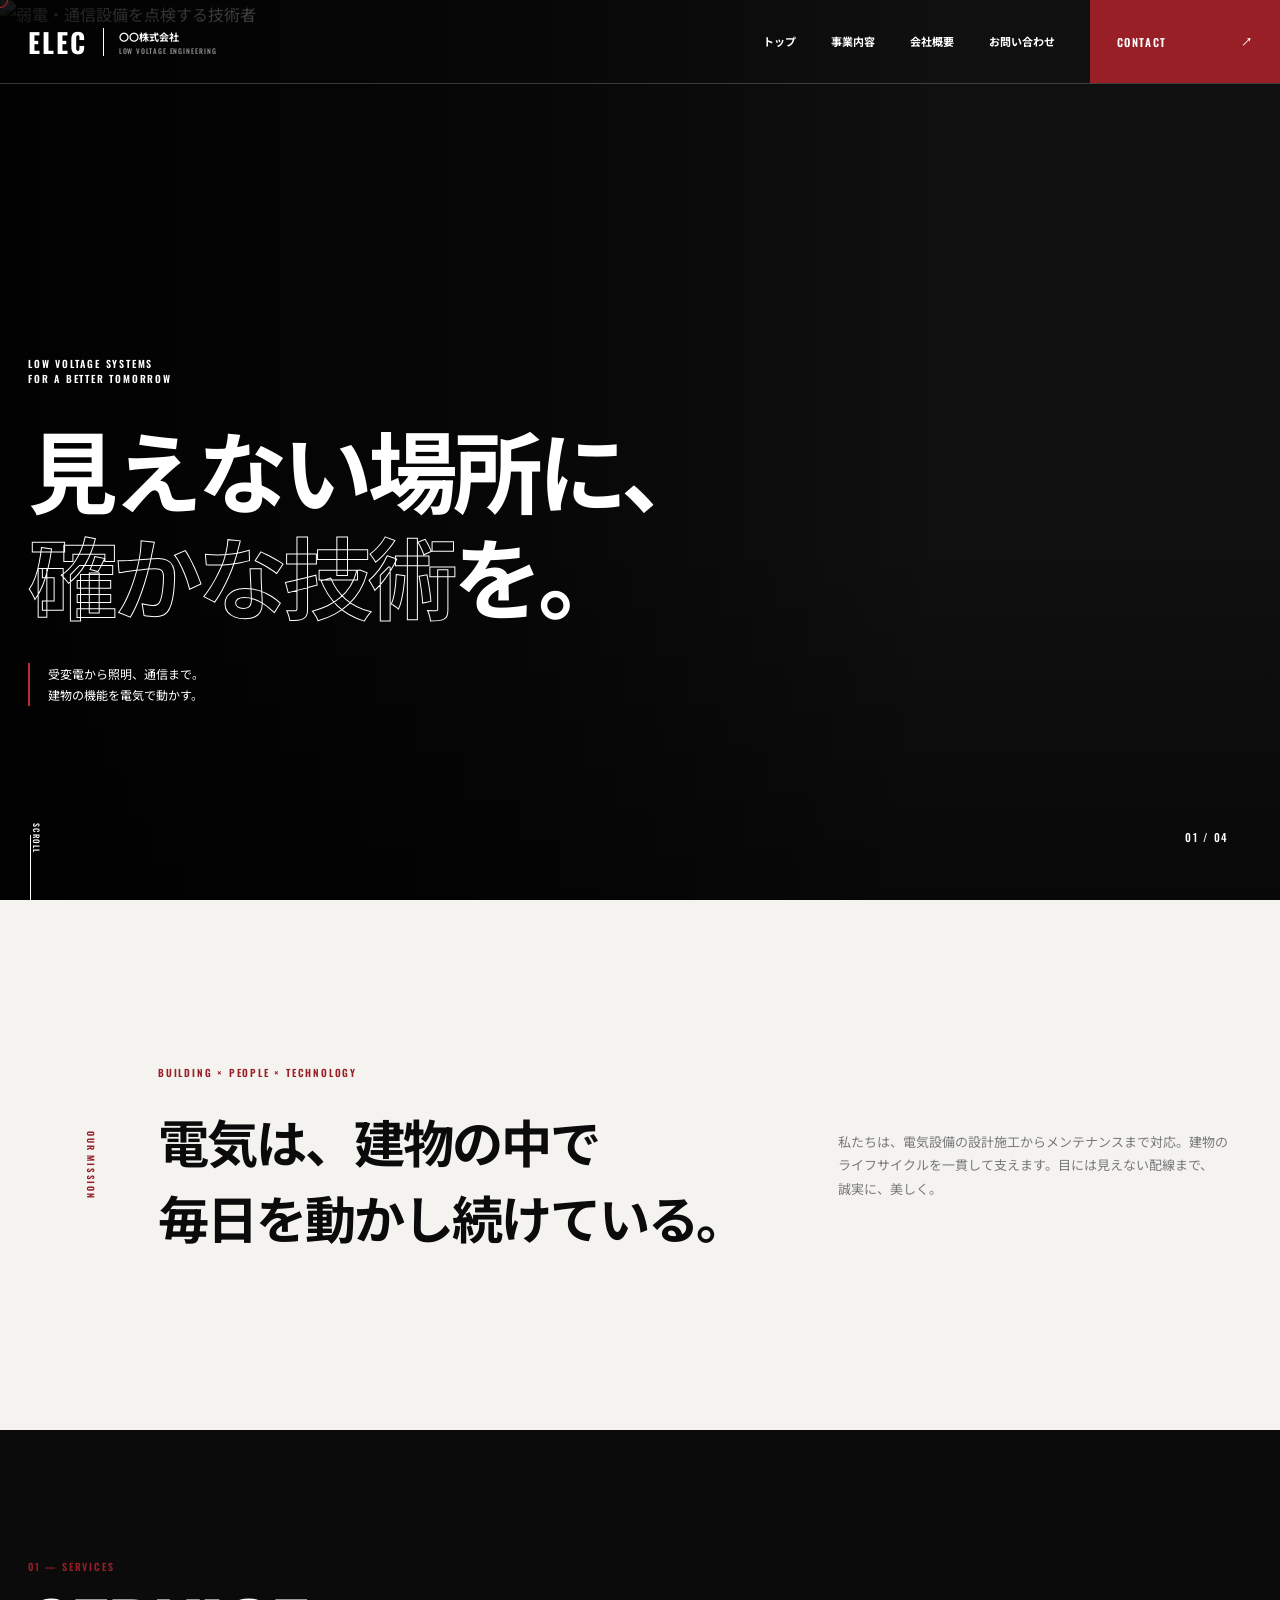
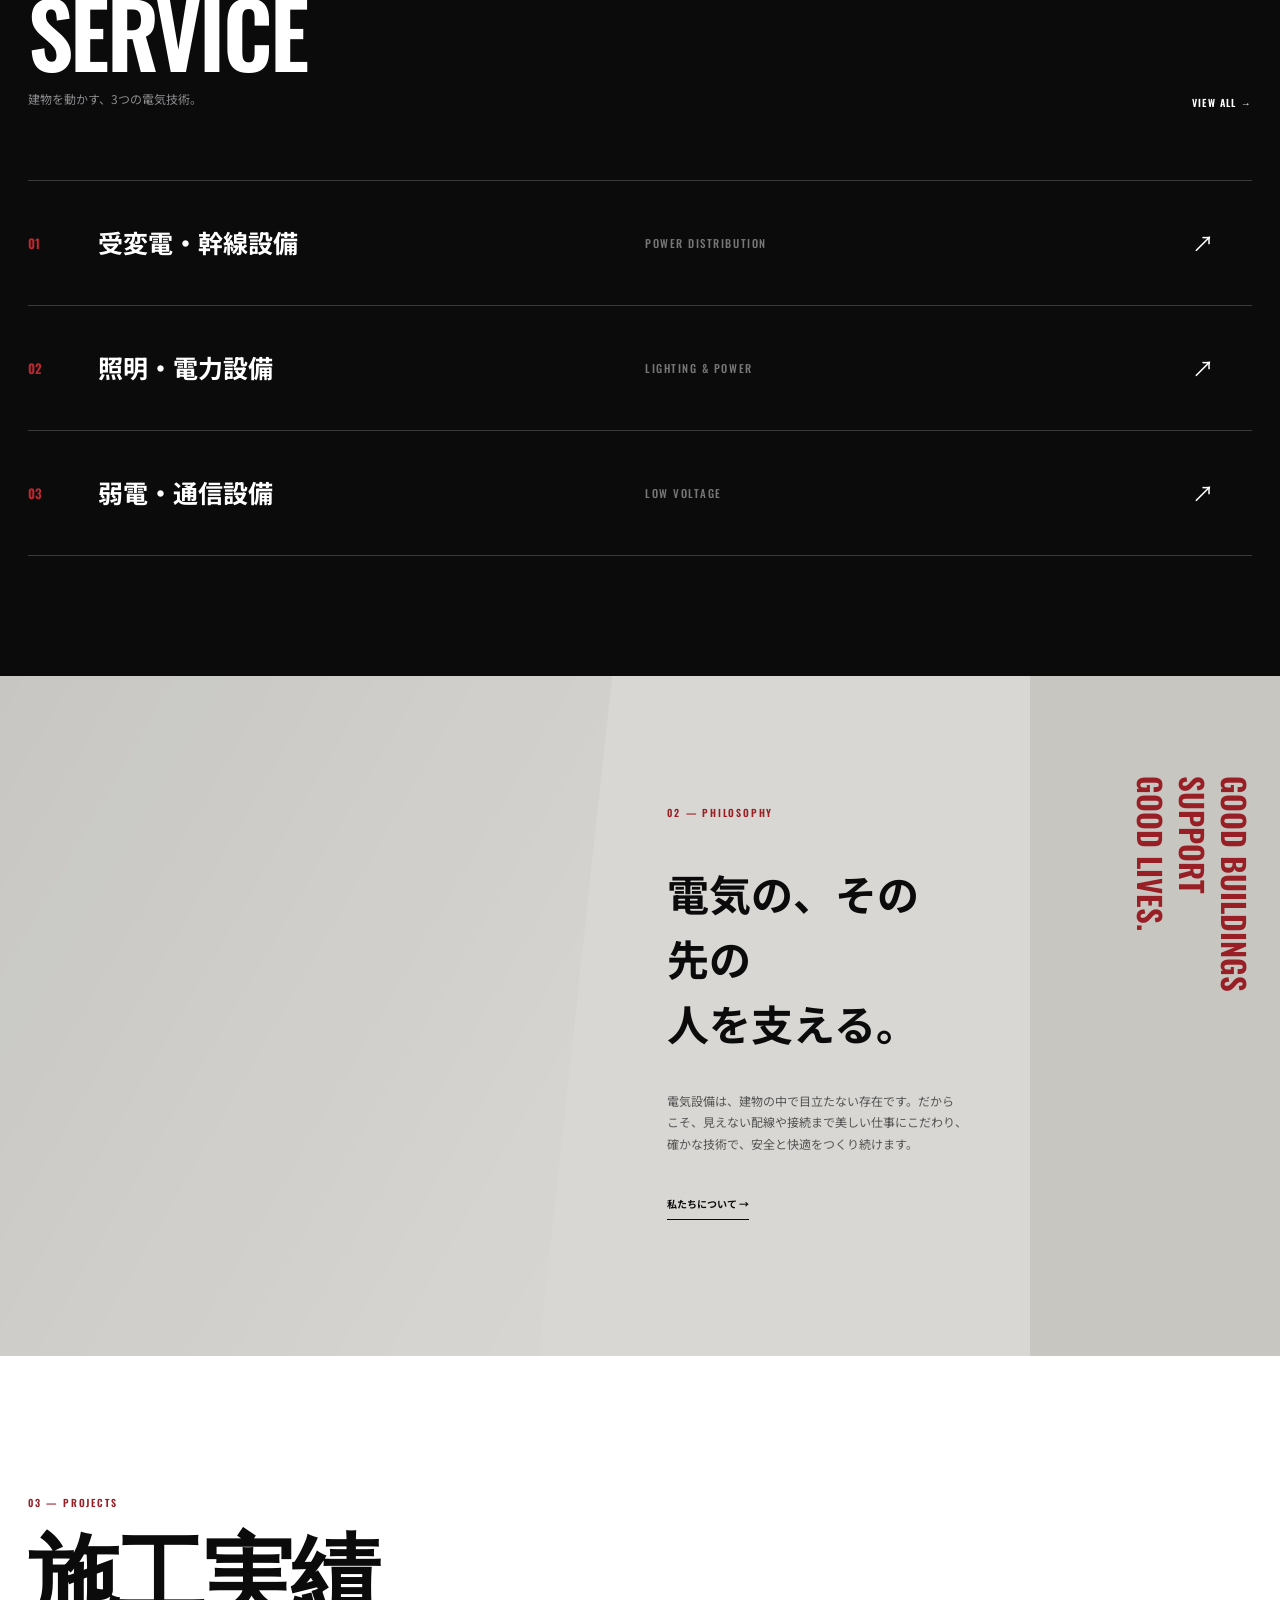
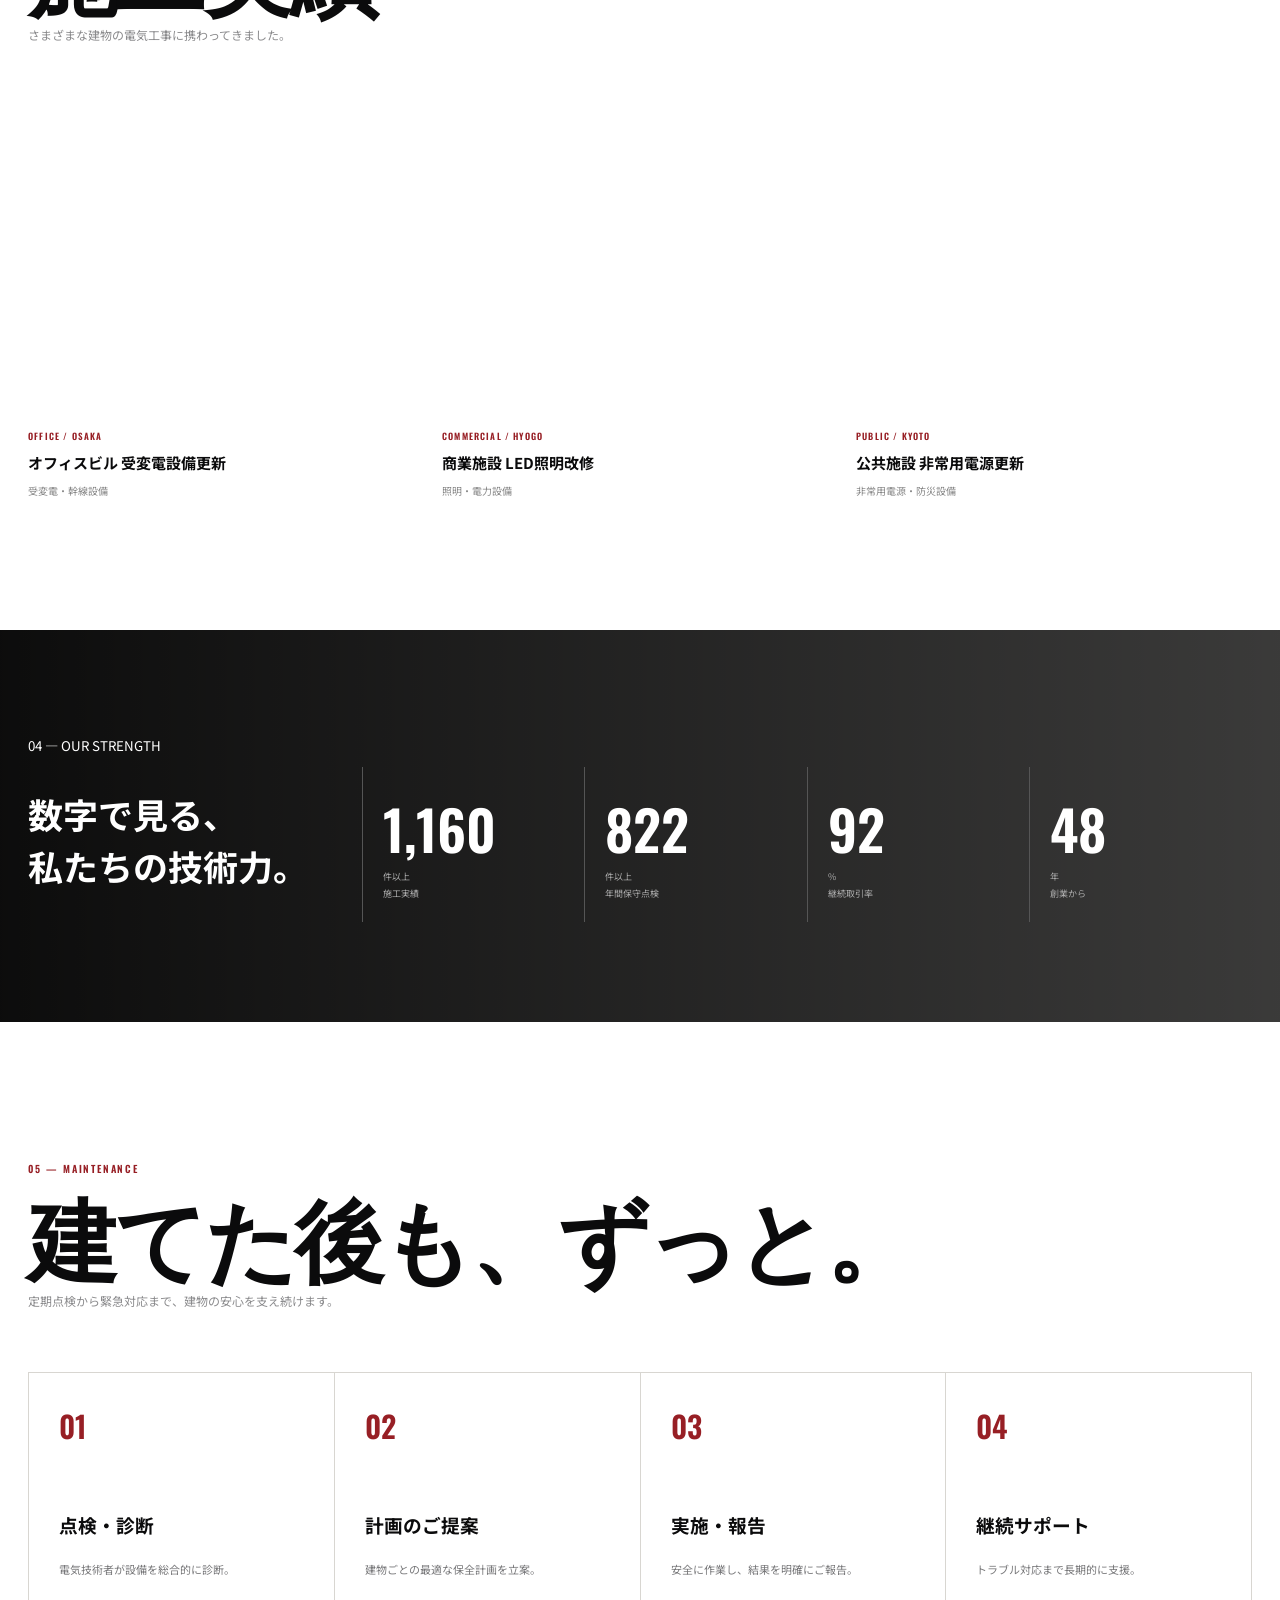
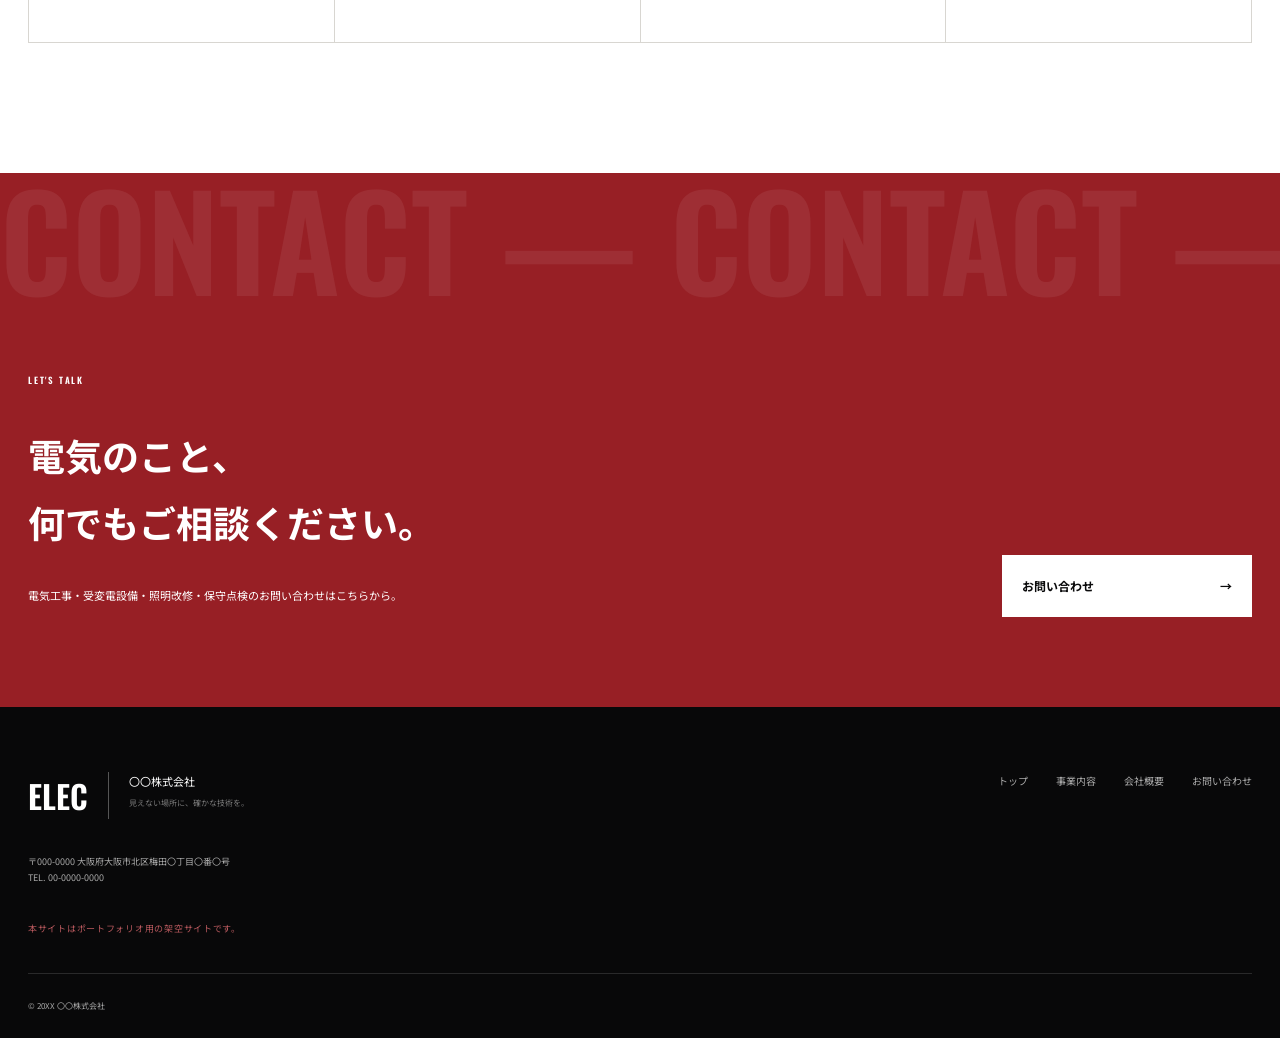
==== commit 8168ab81: "スマホ改行調整のCSSを反映" ====
--- a/index.html
+++ b/index.html
@@ -1,4 +1,4 @@
-<!doctype html><html lang="ja"><head><meta charset="UTF-8"><meta name="viewport" content="width=device-width,initial-scale=1"><meta name="description" content="受変電・照明・弱電設備の設計施工から保守まで。"><title>トップ | 〇〇株式会社</title><link rel="preconnect" href="https://fonts.googleapis.com"><link rel="preconnect" href="https://fonts.gstatic.com" crossorigin><link href="https://fonts.googleapis.com/css2?family=Noto+Sans+JP:wght@400;500;600;700;800;900&family=Oswald:wght@500;600;700&display=swap" rel="stylesheet"><link rel="stylesheet" href="styles.css"><script src="script.js" defer></script><link rel="icon" href="favicon-electric.svg" type="image/svg+xml"><meta property="og:type" content="website"><meta property="og:title" content="〇〇株式会社 | 見えない場所に、確かな技術を。"><meta property="og:description" content="受変電・照明・弱電設備の設計施工から保守まで。建物の未来を灯す電気設備工事会社です。"><meta property="og:url" content="https://pan1535ipad.github.io/modern-sample/"><meta property="og:image" content="https://pan1535ipad.github.io/modern-sample/assets/ogp.jpg"><meta name="twitter:card" content="summary_large_image"></head><body><div class="loader"><span>ELECTRICAL WORKS</span><i></i></div><div class="cursor"></div><header><a class="logo" href="index.html"><b>ELEC</b><span>〇〇株式会社<small>LOW VOLTAGE ENGINEERING</small></span></a><button class="menu" aria-label="メニュー" aria-expanded="false"><i></i><i></i></button><nav><a href="index.html">トップ</a><a href="services.html">事業内容</a><a href="company.html">会社概要</a><a href="contact.html">お問い合わせ</a></nav><a class="head-contact" href="contact.html">CONTACT <b>↗</b></a></header><main><section class="hero"><img src="https://images.unsplash.com/photo-1621905252507-b35492cc74b4?auto=format&fit=crop&w=1800&q=88" alt="弱電・通信設備を点検する技術者"><div class="hero-overlay"></div><div class="hero-text"><p>LOW VOLTAGE SYSTEMS<br>FOR A BETTER TOMORROW</p><h1>見えない場所に、<br><em>確かな技術</em>を。</h1><div class="hero-note">受変電から照明、通信まで。<br>建物の機能を電気で動かす。</div></div><div class="hero-index">01 / 04</div><div class="scroll">SCROLL <i></i></div></section>
+<!doctype html><html lang="ja"><head><meta charset="UTF-8"><meta name="viewport" content="width=device-width,initial-scale=1"><meta name="description" content="受変電・照明・弱電設備の設計施工から保守まで。"><title>トップ | 〇〇株式会社</title><link rel="preconnect" href="https://fonts.googleapis.com"><link rel="preconnect" href="https://fonts.gstatic.com" crossorigin><link href="https://fonts.googleapis.com/css2?family=Noto+Sans+JP:wght@400;500;600;700;800;900&family=Oswald:wght@500;600;700&display=swap" rel="stylesheet"><link rel="stylesheet" href="styles.css?v=20260915-mobile1"><script src="script.js" defer></script><link rel="icon" href="favicon-electric.svg" type="image/svg+xml"><meta property="og:type" content="website"><meta property="og:title" content="〇〇株式会社 | 見えない場所に、確かな技術を。"><meta property="og:description" content="受変電・照明・弱電設備の設計施工から保守まで。建物の未来を灯す電気設備工事会社です。"><meta property="og:url" content="https://pan1535ipad.github.io/modern-sample/"><meta property="og:image" content="https://pan1535ipad.github.io/modern-sample/assets/ogp.jpg"><meta name="twitter:card" content="summary_large_image"></head><body><div class="loader"><span>ELECTRICAL WORKS</span><i></i></div><div class="cursor"></div><header><a class="logo" href="index.html"><b>ELEC</b><span>〇〇株式会社<small>LOW VOLTAGE ENGINEERING</small></span></a><button class="menu" aria-label="メニュー" aria-expanded="false"><i></i><i></i></button><nav><a href="index.html">トップ</a><a href="services.html">事業内容</a><a href="company.html">会社概要</a><a href="contact.html">お問い合わせ</a></nav><a class="head-contact" href="contact.html">CONTACT <b>↗</b></a></header><main><section class="hero"><img src="https://images.unsplash.com/photo-1621905252507-b35492cc74b4?auto=format&fit=crop&w=1800&q=88" alt="弱電・通信設備を点検する技術者"><div class="hero-overlay"></div><div class="hero-text"><p>LOW VOLTAGE SYSTEMS<br>FOR A BETTER TOMORROW</p><h1>見えない場所に、<br><em>確かな技術</em>を。</h1><div class="hero-note">受変電から照明、通信まで。<br>建物の機能を電気で動かす。</div></div><div class="hero-index">01 / 04</div><div class="scroll">SCROLL <i></i></div></section>
 <section class="statement"><div class="vertical">OUR MISSION</div><div class="reveal"><small>BUILDING × PEOPLE × TECHNOLOGY</small><h2>電気は、建物の中で<br>毎日を動かし続けている。</h2></div><p class="reveal"><span class="sp-line">私たちは、電気設備の設計施工から</span><span class="sp-line">メンテナンスまで対応。</span><span class="sp-line">建物のライフサイクルを一貫して支えます。</span><span class="sp-line">目には見えない配線まで、誠実に、美しく。</span></p></section>
 <section class="services"><div class="section-head reveal"><small>01 — SERVICES</small><h2>SERVICE</h2><p>建物を動かす、3つの電気技術。</p><a href="services.html">VIEW ALL →</a></div><div class="service-list"><a href="services.html#power" class="service-row reveal"><b>01</b><h3>受変電・幹線設備</h3><span>POWER DISTRIBUTION</span><i>↗</i><div class="service-preview air"></div></a><a href="services.html#lighting" class="service-row reveal"><b>02</b><h3>照明・電力設備</h3><span>LIGHTING & POWER</span><i>↗</i><div class="service-preview water"></div></a><a href="services.html#communication" class="service-row reveal"><b>03</b><h3>弱電・通信設備</h3><span>LOW VOLTAGE</span><i>↗</i><div class="service-preview electric"></div></a></div></section>
 <section class="philosophy"><div class="philosophy-photo reveal"></div><div class="philosophy-copy reveal"><small>02 — PHILOSOPHY</small><h2>電気の、その先の<br>人を支える。</h2><p><span class="sp-line">電気設備は、建物の中で目立たない存在です。</span><span class="sp-line">だからこそ、見えない配線や接続まで</span><span class="sp-line">美しい仕事にこだわり、</span><span class="sp-line">確かな技術で、安全と快適をつくり続けます。</span></p><a href="company.html">私たちについて →</a></div><strong>GOOD BUILDINGS<br>SUPPORT<br>GOOD LIVES.</strong></section>
--- a/styles.css
+++ b/styles.css
@@ -1,4 +1,4 @@
-:root{--black:#0b0b0c;--ink:#171719;--red:#971f25;--red2:#bd2931;--paper:#f4f3f0;--gray:#79797b;--line:#d8d6d1;--white:#fff;--max:1280px}*{box-sizing:border-box}html{scroll-behavior:smooth}body{margin:0;color:var(--black);font-family:"Noto Sans JP",sans-serif;line-height:1.8;background:var(--paper)}a{color:inherit;text-decoration:none}img{display:block;max-width:100%}.loader{position:fixed;z-index:999;inset:0;display:grid;place-items:center;color:#fff;background:var(--black);transition:transform .8s cubic-bezier(.8,0,.2,1)}.loader.hide{transform:translateY(-100%)}.loader span{font:600 24px Oswald;letter-spacing:.15em}.loader i{position:absolute;left:0;bottom:0;height:3px;background:var(--red2);animation:load 1s forwards}@keyframes load{to{width:100%}}.cursor{position:fixed;z-index:200;width:16px;height:16px;border:1px solid var(--red2);border-radius:50%;pointer-events:none;transform:translate(-50%,-50%);transition:width .2s,height .2s,background .2s}.cursor.hover{width:45px;height:45px;background:rgba(151,31,37,.15)}header{position:fixed;z-index:80;inset:0 0 auto;height:84px;padding-left:max(28px,calc((100% - var(--max))/2));display:flex;align-items:center;color:#fff;border-bottom:1px solid rgba(255,255,255,.2);transition:.35s}header.scrolled{height:70px;color:var(--black);background:rgba(244,243,240,.97);border-color:var(--line)}.logo{display:flex;align-items:center;gap:15px}.logo>b{font:700 27px Oswald;letter-spacing:.08em}.logo>span{padding-left:15px;border-left:1px solid currentColor;font-size:10px;font-weight:700}.logo small{display:block;opacity:.55;font:500 7px Oswald;letter-spacing:.13em}header nav{margin-left:auto;height:100%;display:flex;align-items:center;gap:35px;font-size:11px;font-weight:700}header nav a{position:relative}header nav a:after{content:"";position:absolute;left:0;bottom:-7px;width:0;height:2px;background:var(--red2);transition:.25s}header nav a:hover:after{width:100%}.head-contact{height:100%;min-width:190px;margin-left:35px;padding:0 27px;display:flex;align-items:center;justify-content:space-between;color:#fff;background:var(--red);font:600 11px Oswald;letter-spacing:.12em}.menu{display:none}.hero{height:100vh;min-height:700px;position:relative;color:#fff;background:#111;overflow:hidden}.hero>img{position:absolute;width:100%;height:100%;object-fit:cover;object-position:center}.hero-overlay{position:absolute;inset:0;background:linear-gradient(90deg,rgba(0,0,0,.9) 0,rgba(0,0,0,.58) 42%,rgba(0,0,0,.08) 73%),linear-gradient(0deg,rgba(0,0,0,.45),transparent 40%)}.hero-text{position:relative;z-index:2;width:min(calc(100% - 56px),var(--max));height:100%;margin:auto;padding-top:18vh;display:flex;flex-direction:column;justify-content:center}.hero-text>p{margin:0 0 30px;font:600 10px Oswald;letter-spacing:.18em}.hero h1{margin:0;font-size:clamp(57px,7vw,103px);line-height:1.18;letter-spacing:-.055em}.hero h1 em{font-style:normal;color:transparent;-webkit-text-stroke:1px #fff}.hero-note{margin-top:35px;padding-left:18px;border-left:2px solid var(--red2);font-size:12px}.hero-index{position:absolute;z-index:2;right:4vw;bottom:55px;font:500 11px Oswald;letter-spacing:.15em}.scroll{position:absolute;z-index:2;left:30px;bottom:0;font:500 8px Oswald;letter-spacing:.16em;writing-mode:vertical-rl}.scroll i{display:block;width:1px;height:65px;margin-top:12px;background:#fff}.statement{min-height:530px;padding:130px max(28px,calc((100% - var(--max))/2));display:grid;grid-template-columns:70px 1.2fr .8fr;gap:60px;align-items:center}.vertical{font:600 9px Oswald;letter-spacing:.2em;writing-mode:vertical-rl;color:var(--red)}.statement small,.section-head small,.philosophy-copy small,.detail-copy small,.page-hero small,.company-message small,.representative small,.contact-intro>small{color:var(--red);font:600 10px Oswald;letter-spacing:.18em}.statement h2{margin:18px 0;font-size:clamp(38px,4vw,58px);line-height:1.5;letter-spacing:-.04em}.statement>p{color:var(--gray);font-size:13px}.services{padding:120px max(28px,calc((100% - var(--max))/2));color:#fff;background:var(--black)}.section-head{position:relative}.section-head h2{margin:8px 0;font:600 clamp(52px,7vw,100px)/1 Oswald;letter-spacing:-.03em}.section-head p{color:#8b8b8d;font-size:12px}.services .section-head>a{position:absolute;right:0;bottom:0;font:600 10px Oswald;letter-spacing:.12em}.service-list{margin-top:70px;border-top:1px solid #3a3a3c}.service-row{height:125px;position:relative;display:grid;grid-template-columns:70px 1fr 1fr 60px;align-items:center;border-bottom:1px solid #3a3a3c;transition:.3s}.service-row>b{color:var(--red2);font:600 13px Oswald}.service-row h3{font-size:25px}.service-row>span{color:#777;font:500 11px Oswald;letter-spacing:.14em}.service-row>i{font-style:normal;font-size:22px}.service-row:hover{padding-left:20px;color:#fff;background:var(--red)}.service-row:hover>b,.service-row:hover>span{color:#fff}.service-preview{position:absolute;z-index:3;right:10%;bottom:75%;width:280px;height:180px;background-size:cover;background-position:center;opacity:0;pointer-events:none;transform:rotate(-4deg) scale(.85);transition:.3s}.service-row:hover .service-preview{opacity:1;transform:rotate(-2deg) scale(1)}.air{background-image:url("https://images.unsplash.com/photo-1621905252507-b35492cc74b4?auto=format&fit=crop&w=1800&q=88")}.water{background-image:url("https://images.unsplash.com/photo-1581092160607-ee22621dd758?auto=format&fit=crop&w=1000&q=85")}.electric{background-image:url("https://images.unsplash.com/photo-1621905252507-b35492cc74b4?auto=format&fit=crop&w=1000&q=85")}.philosophy{min-height:680px;display:grid;grid-template-columns:1.1fr .75fr .45fr;background:#d8d7d3}.philosophy-photo{background:linear-gradient(120deg,rgba(0,0,0,.08),transparent),url("https://images.unsplash.com/photo-1486406146926-c627a92ad1ab?auto=format&fit=crop&w=1300&q=85") center/cover;clip-path:polygon(0 0,100% 0,88% 100%,0 100%)}.philosophy-copy{padding:120px 55px}.philosophy-copy h2{font-size:42px;line-height:1.55}.philosophy-copy p{color:#555;font-size:12px}.philosophy-copy a{display:inline-block;margin-top:28px;padding-bottom:6px;border-bottom:1px solid;font-size:10px;font-weight:700}.philosophy>strong{padding:100px 25px;color:var(--red);background:#c8c6c1;font:600 31px/1.35 Oswald;writing-mode:vertical-rl}.projects{padding:130px max(28px,calc((100% - var(--max))/2));background:#fff}.project-grid{display:grid;grid-template-columns:repeat(3,1fr);gap:18px;margin-top:55px}.project-img{height:310px;background-position:center;background-size:cover;filter:grayscale(.25);transition:.5s}.project-grid article:hover .project-img{filter:none;transform:scale(.98)}.p1{background-image:url("https://images.unsplash.com/photo-1486406146926-c627a92ad1ab?auto=format&fit=crop&w=1000&q=85")}.p2{background-image:url("https://images.unsplash.com/photo-1497366754035-f200968a6e72?auto=format&fit=crop&w=1000&q=85")}.p3{background-image:url("https://images.unsplash.com/photo-1581092918056-0c4c3acd3789?auto=format&fit=crop&w=1000&q=85")}.project-grid small{display:block;margin-top:18px;color:var(--red);font:600 9px Oswald;letter-spacing:.13em}.project-grid h3{margin:6px 0;font-size:15px}.project-grid p{margin:0;color:#888;font-size:10px}.numbers{padding:100px max(28px,calc((100% - var(--max))/2));display:grid;grid-template-columns:1.5fr repeat(4,1fr);align-items:end;color:#fff;background:linear-gradient(90deg,rgba(0,0,0,.95),rgba(0,0,0,.76)),url("https://images.unsplash.com/photo-1621905252507-b35492cc74b4?auto=format&fit=crop&w=1800&q=88") center/cover}.numbers h2{font-size:35px;line-height:1.5}.numbers>div:not(:first-child){padding:20px;border-left:1px solid #555}.numbers strong{font:600 55px Oswald}.numbers span{display:block;color:#aaa;font-size:9px}.maintenance{padding:130px max(28px,calc((100% - var(--max))/2));background:#fff}.maintenance ol{display:grid;grid-template-columns:repeat(4,1fr);margin:60px 0 0;padding:0;list-style:none;border-top:1px solid var(--line);border-left:1px solid var(--line)}.maintenance li{min-height:270px;padding:30px;border-right:1px solid var(--line);border-bottom:1px solid var(--line)}.maintenance li b{color:var(--red);font:600 30px Oswald}.maintenance li h3{margin-top:60px}.maintenance li p{color:var(--gray);font-size:11px}.contact-band{overflow:hidden;color:#fff;background:var(--red)}.marquee{display:flex;white-space:nowrap;color:rgba(255,255,255,.07);font:600 130px/1 Oswald;animation:marquee 20s linear infinite}@keyframes marquee{to{transform:translateX(-50%)}}.contact-band-inner{padding:60px max(28px,calc((100% - var(--max))/2)) 90px;display:flex;justify-content:space-between;align-items:end}.contact-band-inner small{font:600 9px Oswald;letter-spacing:.2em}.contact-band-inner h2{font-size:37px}.contact-band-inner p{font-size:11px}.contact-band-inner>a{width:250px;padding:20px;display:flex;justify-content:space-between;color:var(--black);background:#fff;font-size:12px;font-weight:700}footer{padding:65px max(28px,calc((100% - var(--max))/2)) 25px;display:grid;grid-template-columns:1fr auto;gap:35px;color:#aaa;background:#080809}.foot-logo{display:flex;gap:20px;color:#fff}.foot-logo>b{font:600 32px Oswald}.foot-logo p{margin:0;padding-left:20px;border-left:1px solid #555;font-size:11px}.foot-logo small{color:#777;font-size:8px}footer nav{display:flex;gap:28px;font-size:10px}.foot-info{font-size:9px}.copy{grid-column:1/-1;padding-top:25px;border-top:1px solid #29292a;font-size:8px}.page-hero{height:500px;padding:120px max(28px,calc((100% - var(--max))/2)) 70px;display:flex;justify-content:space-between;align-items:end;color:#fff;background:linear-gradient(135deg,#0b0b0c 65%,#781a20)}.page-hero h1{margin:15px 0;font-size:70px}.page-hero p{color:#aaa;font-size:12px}.page-hero>b{font:600 180px/1 Oswald;color:rgba(255,255,255,.06)}.anchor-nav{position:sticky;z-index:20;top:70px;display:flex;justify-content:center;color:#fff;background:var(--red)}.anchor-nav a{padding:18px 45px;border-right:1px solid rgba(255,255,255,.2);font:600 10px Oswald;letter-spacing:.15em}.service-detail{min-height:690px;padding:110px max(28px,calc((100% - var(--max))/2));display:grid;grid-template-columns:1.1fr .9fr;gap:90px;align-items:center;background:#fff}.service-detail.reverse{background:#dfdeda}.service-detail.reverse .detail-image{order:2}.detail-image{height:470px;background-position:center;background-size:cover;box-shadow:25px 25px 0 var(--red)}.detail-copy>b{display:block;color:#d0cfcb;font:600 80px Oswald}.detail-copy h2{margin:5px 0;font-size:45px}.detail-copy h3{color:var(--red);font-size:21px}.detail-copy>p{color:var(--gray);font-size:12px}.detail-copy ul{display:grid;grid-template-columns:1fr 1fr;padding:0;list-style:none}.detail-copy li{padding:10px;border-bottom:1px solid var(--line);font-size:10px}.detail-copy li:before{content:"—";margin-right:10px;color:var(--red)}.support{padding:130px max(28px,calc((100% - var(--max))/2));display:grid;grid-template-columns:1fr 1.2fr;gap:80px;color:#fff;background:var(--black)}.support h2{font-size:46px;line-height:1.4}.support p{color:#888;font-size:12px}.support-grid{display:grid;grid-template-columns:repeat(3,1fr)}.support-grid article{padding:30px;border:1px solid #363638}.support-grid b{color:var(--red2);font:600 35px Oswald}.support-grid h3{margin-top:60px}.support-grid p{font-size:10px}.company-message{padding:140px max(28px,calc((100% - var(--max))/2));display:grid;grid-template-columns:70px 1fr 1fr;gap:70px;align-items:center}.company-message h2{font-size:47px;line-height:1.5}.company-message>div:last-child{color:var(--gray);font-size:13px}.representative{min-height:650px;display:grid;grid-template-columns:1fr 1fr;align-items:center;background:#d8d7d3}.rep-photo{height:100%;background:linear-gradient(0deg,rgba(0,0,0,.5),transparent),url("https://images.unsplash.com/photo-1621905252507-b35492cc74b4?auto=format&fit=crop&w=1800&q=88") center/cover;filter:grayscale(1)}.representative>div:last-child{padding:80px;max-width:650px}.representative h2{font-size:42px;line-height:1.5}.representative p{color:#555;font-size:12px}.representative strong{display:block;margin-top:25px}.company-profile{padding:130px max(28px,calc((100% - var(--max))/2));display:grid;grid-template-columns:.6fr 1.4fr;gap:80px;background:#fff}.company-profile dl{margin:0}.company-profile dl div{display:grid;grid-template-columns:180px 1fr;padding:20px;border-bottom:1px solid var(--line);font-size:11px}.company-profile dd{margin:0}.values{display:grid;grid-template-columns:repeat(3,1fr);padding:0 max(28px,calc((100% - var(--max))/2)) 130px;background:#fff}.values article{padding:45px;border:1px solid var(--line)}.values small{color:var(--red)}.values h3{font:600 35px Oswald}.values p{color:#777;font-size:11px}.contact-intro{padding:120px 28px;text-align:center}.contact-intro h2{font-size:45px}.contact-intro>p{color:var(--gray);font-size:12px}.contact-intro>a{display:inline-flex;align-items:center;gap:25px;margin-top:35px;padding:20px 35px;color:#fff;background:var(--black);font:600 32px Oswald}.contact-intro>a span,.contact-intro>a small{font-size:9px}.form-section{padding:100px max(28px,calc((100% - 980px)/2)) 140px;display:grid;grid-template-columns:160px 1fr;gap:60px;background:#deddd9}.form-aside{display:grid;grid-template-columns:35px 1fr;align-content:start;gap:9px}.form-aside b{color:var(--red);font:600 12px Oswald}.form-aside h3{margin:0;font-size:11px}.form-aside span{grid-column:1/-1;width:1px;height:45px;margin-left:7px;background:#aaa}.form-section form{padding:65px;background:#fff}.field{margin-bottom:28px}.field label{display:block;margin-bottom:8px;font-size:11px;font-weight:700}.field em{margin-left:8px;padding:2px 5px;color:#fff;background:var(--red);font-size:8px;font-style:normal}.field input,.field select,.field textarea{width:100%;padding:15px;border:0;border-bottom:1px solid #bbb;background:#fafafa;font:inherit;font-size:12px;outline:none}.field input:focus,.field select:focus,.field textarea:focus{border-color:var(--red)}.field small{display:block;min-height:17px;color:var(--red);font-size:9px}.field.invalid input,.field.invalid select,.field.invalid textarea{background:#fff1f1}.field.two{display:grid;grid-template-columns:1fr 1fr;gap:25px}.check{display:block;text-align:center;font-size:10px}.form-section button{width:360px;margin:35px auto 0;padding:19px;border:0;display:flex;justify-content:space-between;color:#fff;background:var(--red);cursor:pointer;font-weight:700}.status{text-align:center;color:var(--red);font-size:11px}.reveal{opacity:0;transform:translateY(35px);transition:opacity .8s,transform .8s}.reveal.visible{opacity:1;transform:none}@media(max-width:850px){.cursor{display:none}header{height:70px;padding-left:20px}.logo>span{display:none}header nav{position:fixed;inset:70px 0 auto;display:none;padding:20px;color:var(--black);background:var(--paper);flex-direction:column;align-items:stretch;gap:0}.head-contact{display:none}.menu{display:grid;margin-left:auto;margin-right:20px;gap:8px;border:0;background:none}.menu i{width:27px;height:2px;background:currentColor}.menu.open+nav{display:flex}header nav a{padding:15px;border-bottom:1px solid var(--line)}.hero>img{object-position:62%}.hero-overlay{background:linear-gradient(90deg,rgba(0,0,0,.9),rgba(0,0,0,.48))}.hero h1{font-size:48px}.statement{grid-template-columns:35px 1fr;gap:25px}.statement>p{grid-column:2}.service-preview{display:none}.philosophy{grid-template-columns:1fr}.philosophy-photo{height:400px;clip-path:none}.philosophy>strong{display:none}.project-grid{overflow-x:auto}.project-grid article{min-width:280px}.numbers{grid-template-columns:1fr 1fr}.numbers>div:first-child{grid-column:1/-1}.maintenance ol{grid-template-columns:1fr 1fr}.contact-band-inner{display:block}.contact-band-inner>a{margin-top:30px}.page-hero{height:400px}.page-hero>b{font-size:100px}.service-detail,.service-detail.reverse,.support,.company-message,.representative,.company-profile{grid-template-columns:1fr}.service-detail.reverse .detail-image{order:initial}.detail-image{height:350px}.support-grid{grid-template-columns:1fr}.company-message{grid-template-columns:35px 1fr}.company-message>div:last-child{grid-column:2}.rep-photo{min-height:500px}.values{grid-template-columns:1fr}.form-section{grid-template-columns:1fr}.form-aside{display:flex}.form-aside span{width:50px;height:1px;margin:12px 0}}@media(max-width:520px){.hero-text{width:calc(100% - 40px)}.hero h1{font-size:39px}.hero-index{display:none}.statement{padding-left:20px;padding-right:20px}.services,.projects,.maintenance{padding-left:20px;padding-right:20px}.section-head h2{font-size:60px}.service-row{grid-template-columns:40px 1fr 35px}.service-row>span{display:none}.philosophy-copy{padding:70px 25px}.project-grid{grid-template-columns:repeat(3,280px)}.numbers{padding-left:20px;padding-right:20px}.numbers strong{font-size:45px}.maintenance ol{grid-template-columns:1fr}.contact-band-inner{padding-left:20px;padding-right:20px}.marquee{font-size:80px}footer{grid-template-columns:1fr}.page-hero{padding-left:20px;padding-right:20px}.page-hero h1{font-size:46px}.page-hero>b{display:none}.anchor-nav{overflow-x:auto;justify-content:flex-start}.anchor-nav a{padding:15px 25px}.service-detail{padding:80px 20px;gap:45px}.detail-image{box-shadow:12px 12px var(--red)}.support{padding-left:20px;padding-right:20px}.representative>div:last-child{padding:60px 25px}.company-profile{padding:80px 20px}.company-profile dl div{grid-template-columns:100px 1fr}.values{padding-left:20px;padding-right:20px}.contact-intro h2{font-size:35px}.contact-intro>a{font-size:25px}.form-section{padding-left:15px;padding-right:15px}.form-section form{padding:40px 20px}.field.two{grid-template-columns:1fr}.form-section button{width:100%}}@media(prefers-reduced-motion:reduce){html{scroll-behavior:auto}.reveal{opacity:1;transform:none}.marquee{animation:none}.loader{display:none}}
+:root{--black:#0b0b0c;--ink:#171719;--red:#971f25;--red2:#bd2931;--paper:#f4f3f0;--gray:#79797b;--line:#d8d6d1;--white:#fff;--max:1280px}*{box-sizing:border-box}html{scroll-behavior:smooth}body{margin:0;color:var(--black);font-family:"Noto Sans JP",sans-serif;line-height:1.8;background:var(--paper)}a{color:inherit;text-decoration:none}img{display:block;max-width:100%}.loader{position:fixed;z-index:999;inset:0;display:grid;place-items:center;color:#fff;background:var(--black);transition:transform .8s cubic-bezier(.8,0,.2,1)}.loader.hide{transform:translateY(-100%)}.loader span{font:600 24px Oswald;letter-spacing:.15em}.loader i{position:absolute;left:0;bottom:0;height:3px;background:var(--red2);animation:load 1s forwards}@keyframes load{to{width:100%}}.cursor{position:fixed;z-index:200;width:16px;height:16px;border:1px solid var(--red2);border-radius:50%;pointer-events:none;transform:translate(-50%,-50%);transition:width .2s,height .2s,background .2s}.cursor.hover{width:45px;height:45px;background:rgba(151,31,37,.15)}header{position:fixed;z-index:80;inset:0 0 auto;height:84px;padding-left:max(28px,calc((100% - var(--max))/2));display:flex;align-items:center;color:#fff;border-bottom:1px solid rgba(255,255,255,.2);transition:.35s}header.scrolled{height:70px;color:var(--black);background:rgba(244,243,240,.97);border-color:var(--line)}.logo{display:flex;align-items:center;gap:15px}.logo>b{font:700 27px Oswald;letter-spacing:.08em}.logo>span{padding-left:15px;border-left:1px solid currentColor;font-size:10px;font-weight:700}.logo small{display:block;opacity:.55;font:500 7px Oswald;letter-spacing:.13em}header nav{margin-left:auto;height:100%;display:flex;align-items:center;gap:35px;font-size:11px;font-weight:700}header nav a{position:relative}header nav a:after{content:"";position:absolute;left:0;bottom:-7px;width:0;height:2px;background:var(--red2);transition:.25s}header nav a:hover:after{width:100%}.head-contact{height:100%;min-width:190px;margin-left:35px;padding:0 27px;display:flex;align-items:center;justify-content:space-between;color:#fff;background:var(--red);font:600 11px Oswald;letter-spacing:.12em}.menu{display:none}.hero{height:100vh;min-height:700px;position:relative;color:#fff;background:#111;overflow:hidden}.hero>img{position:absolute;width:100%;height:100%;object-fit:cover;object-position:center}.hero-overlay{position:absolute;inset:0;background:linear-gradient(90deg,rgba(0,0,0,.9) 0,rgba(0,0,0,.58) 42%,rgba(0,0,0,.08) 73%),linear-gradient(0deg,rgba(0,0,0,.45),transparent 40%)}.hero-text{position:relative;z-index:2;width:min(calc(100% - 56px),var(--max));height:100%;margin:auto;padding-top:18vh;display:flex;flex-direction:column;justify-content:center}.hero-text>p{margin:0 0 30px;font:600 10px Oswald;letter-spacing:.18em}.hero h1{margin:0;font-size:clamp(57px,7vw,103px);line-height:1.18;letter-spacing:-.055em}.hero h1 em{font-style:normal;color:transparent;-webkit-text-stroke:1px #fff}.hero-note{margin-top:35px;padding-left:18px;border-left:2px solid var(--red2);font-size:12px}.hero-index{position:absolute;z-index:2;right:4vw;bottom:55px;font:500 11px Oswald;letter-spacing:.15em}.scroll{position:absolute;z-index:2;left:30px;bottom:0;font:500 8px Oswald;letter-spacing:.16em;writing-mode:vertical-rl}.scroll i{display:block;width:1px;height:65px;margin-top:12px;background:#fff}.statement{min-height:530px;padding:130px max(28px,calc((100% - var(--max))/2));display:grid;grid-template-columns:70px 1.2fr .8fr;gap:60px;align-items:center}.vertical{font:600 9px Oswald;letter-spacing:.2em;writing-mode:vertical-rl;color:var(--red)}.statement small,.section-head small,.philosophy-copy small,.detail-copy small,.page-hero small,.company-message small,.representative small,.contact-intro>small{color:var(--red);font:600 10px Oswald;letter-spacing:.18em}.statement h2{margin:18px 0;font-size:clamp(38px,4vw,58px);line-height:1.5;letter-spacing:-.04em}.statement>p{color:var(--gray);font-size:13px}.services{padding:120px max(28px,calc((100% - var(--max))/2));color:#fff;background:var(--black)}.section-head{position:relative}.section-head h2{margin:8px 0;font:600 clamp(52px,7vw,100px)/1 Oswald;letter-spacing:-.03em}.section-head p{color:#8b8b8d;font-size:12px}.services .section-head>a{position:absolute;right:0;bottom:0;font:600 10px Oswald;letter-spacing:.12em}.service-list{margin-top:70px;border-top:1px solid #3a3a3c}.service-row{height:125px;position:relative;display:grid;grid-template-columns:70px 1fr 1fr 60px;align-items:center;border-bottom:1px solid #3a3a3c;transition:.3s}.service-row>b{color:var(--red2);font:600 13px Oswald}.service-row h3{font-size:25px}.service-row>span{color:#777;font:500 11px Oswald;letter-spacing:.14em}.service-row>i{font-style:normal;font-size:22px}.service-row:hover{padding-left:20px;color:#fff;background:var(--red)}.service-row:hover>b,.service-row:hover>span{color:#fff}.service-preview{position:absolute;z-index:3;right:10%;bottom:75%;width:280px;height:180px;background-size:cover;background-position:center;opacity:0;pointer-events:none;transform:rotate(-4deg) scale(.85);transition:.3s}.service-row:hover .service-preview{opacity:1;transform:rotate(-2deg) scale(1)}.air{background-image:url("https://images.unsplash.com/photo-1503387762-592deb58ef4e?auto=format&fit=crop&w=1800&q=88")}.water{background-image:url("https://images.unsplash.com/photo-1581092160607-ee22621dd758?auto=format&fit=crop&w=1000&q=85")}.electric{background-image:url("https://images.unsplash.com/photo-1504917595217-d4dc5ebe6122?auto=format&fit=crop&w=1000&q=85")}.philosophy{min-height:680px;display:grid;grid-template-columns:1.1fr .75fr .45fr;background:#d8d7d3}.philosophy-photo{background:linear-gradient(120deg,rgba(0,0,0,.08),transparent),url("https://images.unsplash.com/photo-1486406146926-c627a92ad1ab?auto=format&fit=crop&w=1300&q=85") center/cover;clip-path:polygon(0 0,100% 0,88% 100%,0 100%)}.philosophy-copy{padding:120px 55px}.philosophy-copy h2{font-size:42px;line-height:1.55}.philosophy-copy p{color:#555;font-size:12px}.philosophy-copy a{display:inline-block;margin-top:28px;padding-bottom:6px;border-bottom:1px solid;font-size:10px;font-weight:700}.philosophy>strong{padding:100px 25px;color:var(--red);background:#c8c6c1;font:600 31px/1.35 Oswald;writing-mode:vertical-rl}.projects{padding:130px max(28px,calc((100% - var(--max))/2));background:#fff}.project-grid{display:grid;grid-template-columns:repeat(3,1fr);gap:18px;margin-top:55px}.project-img{height:310px;background-position:center;background-size:cover;filter:grayscale(.25);transition:.5s}.project-grid article:hover .project-img{filter:none;transform:scale(.98)}.p1{background-image:url("https://images.unsplash.com/photo-1600585154340-be6161a56a0c?auto=format&fit=crop&w=1000&q=85")}.p2{background-image:url("https://images.unsplash.com/photo-1497366754035-f200968a6e72?auto=format&fit=crop&w=1000&q=85")}.p3{background-image:url("https://images.unsplash.com/photo-1581092918056-0c4c3acd3789?auto=format&fit=crop&w=1000&q=85")}.project-grid small{display:block;margin-top:18px;color:var(--red);font:600 9px Oswald;letter-spacing:.13em}.project-grid h3{margin:6px 0;font-size:15px}.project-grid p{margin:0;color:#888;font-size:10px}.numbers{padding:100px max(28px,calc((100% - var(--max))/2));display:grid;grid-template-columns:1.5fr repeat(4,1fr);align-items:end;color:#fff;background:linear-gradient(90deg,rgba(0,0,0,.95),rgba(0,0,0,.76)),url("https://images.unsplash.com/photo-1504307651254-35680f356dfd?auto=format&fit=crop&w=1800&q=88") center/cover}.numbers h2{font-size:35px;line-height:1.5}.numbers>div:not(:first-child){padding:20px;border-left:1px solid #555}.numbers strong{font:600 55px Oswald}.numbers span{display:block;color:#aaa;font-size:9px}.maintenance{padding:130px max(28px,calc((100% - var(--max))/2));background:#fff}.maintenance ol{display:grid;grid-template-columns:repeat(4,1fr);margin:60px 0 0;padding:0;list-style:none;border-top:1px solid var(--line);border-left:1px solid var(--line)}.maintenance li{min-height:270px;padding:30px;border-right:1px solid var(--line);border-bottom:1px solid var(--line)}.maintenance li b{color:var(--red);font:600 30px Oswald}.maintenance li h3{margin-top:60px}.maintenance li p{color:var(--gray);font-size:11px}.contact-band{overflow:hidden;color:#fff;background:var(--red)}.marquee{display:flex;white-space:nowrap;color:rgba(255,255,255,.07);font:600 130px/1 Oswald;animation:marquee 20s linear infinite}@keyframes marquee{to{transform:translateX(-50%)}}.contact-band-inner{padding:60px max(28px,calc((100% - var(--max))/2)) 90px;display:flex;justify-content:space-between;align-items:end}.contact-band-inner small{font:600 9px Oswald;letter-spacing:.2em}.contact-band-inner h2{font-size:37px}.contact-band-inner p{font-size:11px}.contact-band-inner>a{width:250px;padding:20px;display:flex;justify-content:space-between;color:var(--black);background:#fff;font-size:12px;font-weight:700}footer{padding:65px max(28px,calc((100% - var(--max))/2)) 25px;display:grid;grid-template-columns:1fr auto;gap:35px;color:#aaa;background:#080809}.foot-logo{display:flex;gap:20px;color:#fff}.foot-logo>b{font:600 32px Oswald}.foot-logo p{margin:0;padding-left:20px;border-left:1px solid #555;font-size:11px}.foot-logo small{color:#777;font-size:8px}footer nav{display:flex;gap:28px;font-size:10px}.foot-info{font-size:9px}.copy{grid-column:1/-1;padding-top:25px;border-top:1px solid #29292a;font-size:8px}.page-hero{height:500px;padding:120px max(28px,calc((100% - var(--max))/2)) 70px;display:flex;justify-content:space-between;align-items:end;color:#fff;background:linear-gradient(135deg,#0b0b0c 65%,#781a20)}.page-hero h1{margin:15px 0;font-size:70px}.page-hero p{color:#aaa;font-size:12px}.page-hero>b{font:600 180px/1 Oswald;color:rgba(255,255,255,.06)}.anchor-nav{position:sticky;z-index:20;top:70px;display:flex;justify-content:center;color:#fff;background:var(--red)}.anchor-nav a{padding:18px 45px;border-right:1px solid rgba(255,255,255,.2);font:600 10px Oswald;letter-spacing:.15em}.service-detail{min-height:690px;padding:110px max(28px,calc((100% - var(--max))/2));display:grid;grid-template-columns:1.1fr .9fr;gap:90px;align-items:center;background:#fff}.service-detail.reverse{background:#dfdeda}.service-detail.reverse .detail-image{order:2}.detail-image{height:470px;background-position:center;background-size:cover;box-shadow:25px 25px 0 var(--red)}.detail-copy>b{display:block;color:#d0cfcb;font:600 80px Oswald}.detail-copy h2{margin:5px 0;font-size:45px}.detail-copy h3{color:var(--red);font-size:21px}.detail-copy>p{color:var(--gray);font-size:12px}.detail-copy ul{display:grid;grid-template-columns:1fr 1fr;padding:0;list-style:none}.detail-copy li{padding:10px;border-bottom:1px solid var(--line);font-size:10px}.detail-copy li:before{content:"—";margin-right:10px;color:var(--red)}.support{padding:130px max(28px,calc((100% - var(--max))/2));display:grid;grid-template-columns:1fr 1.2fr;gap:80px;color:#fff;background:var(--black)}.support h2{font-size:46px;line-height:1.4}.support p{color:#888;font-size:12px}.support-grid{display:grid;grid-template-columns:repeat(3,1fr)}.support-grid article{padding:30px;border:1px solid #363638}.support-grid b{color:var(--red2);font:600 35px Oswald}.support-grid h3{margin-top:60px}.support-grid p{font-size:10px}.company-message{padding:140px max(28px,calc((100% - var(--max))/2));display:grid;grid-template-columns:70px 1fr 1fr;gap:70px;align-items:center}.company-message h2{font-size:47px;line-height:1.5}.company-message>div:last-child{color:var(--gray);font-size:13px}.representative{min-height:650px;display:grid;grid-template-columns:1fr 1fr;align-items:center;background:#d8d7d3}.rep-photo{height:100%;background:linear-gradient(0deg,rgba(0,0,0,.5),transparent),url("https://images.unsplash.com/photo-1487958449943-2429e8be8625?auto=format&fit=crop&w=1800&q=88") center/cover;filter:grayscale(1)}.representative>div:last-child{padding:80px;max-width:650px}.representative h2{font-size:42px;line-height:1.5}.representative p{color:#555;font-size:12px}.representative strong{display:block;margin-top:25px}.company-profile{padding:130px max(28px,calc((100% - var(--max))/2));display:grid;grid-template-columns:.6fr 1.4fr;gap:80px;background:#fff}.company-profile dl{margin:0}.company-profile dl div{display:grid;grid-template-columns:180px 1fr;padding:20px;border-bottom:1px solid var(--line);font-size:11px}.company-profile dd{margin:0}.values{display:grid;grid-template-columns:repeat(3,1fr);padding:0 max(28px,calc((100% - var(--max))/2)) 130px;background:#fff}.values article{padding:45px;border:1px solid var(--line)}.values small{color:var(--red)}.values h3{font:600 35px Oswald}.values p{color:#777;font-size:11px}.contact-intro{padding:120px 28px;text-align:center}.contact-intro h2{font-size:45px}.contact-intro>p{color:var(--gray);font-size:12px}.contact-intro>a{display:inline-flex;align-items:center;gap:25px;margin-top:35px;padding:20px 35px;color:#fff;background:var(--black);font:600 32px Oswald}.contact-intro>a span,.contact-intro>a small{font-size:9px}.form-section{padding:100px max(28px,calc((100% - 980px)/2)) 140px;display:grid;grid-template-columns:160px 1fr;gap:60px;background:#deddd9}.form-aside{display:grid;grid-template-columns:35px 1fr;align-content:start;gap:9px}.form-aside b{color:var(--red);font:600 12px Oswald}.form-aside h3{margin:0;font-size:11px}.form-aside span{grid-column:1/-1;width:1px;height:45px;margin-left:7px;background:#aaa}.form-section form{padding:65px;background:#fff}.field{margin-bottom:28px}.field label{display:block;margin-bottom:8px;font-size:11px;font-weight:700}.field em{margin-left:8px;padding:2px 5px;color:#fff;background:var(--red);font-size:8px;font-style:normal}.field input,.field select,.field textarea{width:100%;padding:15px;border:0;border-bottom:1px solid #bbb;background:#fafafa;font:inherit;font-size:12px;outline:none}.field input:focus,.field select:focus,.field textarea:focus{border-color:var(--red)}.field small{display:block;min-height:17px;color:var(--red);font-size:9px}.field.invalid input,.field.invalid select,.field.invalid textarea{background:#fff1f1}.field.two{display:grid;grid-template-columns:1fr 1fr;gap:25px}.check{display:block;text-align:center;font-size:10px}.form-section button{width:360px;margin:35px auto 0;padding:19px;border:0;display:flex;justify-content:space-between;color:#fff;background:var(--red);cursor:pointer;font-weight:700}.status{text-align:center;color:var(--red);font-size:11px}.reveal{opacity:0;transform:translateY(35px);transition:opacity .8s,transform .8s}.reveal.visible{opacity:1;transform:none}@media(max-width:850px){.cursor{display:none}header{height:70px;padding-left:20px}.logo>span{display:none}header nav{position:fixed;inset:70px 0 auto;display:none;padding:20px;color:var(--black);background:var(--paper);flex-direction:column;align-items:stretch;gap:0}.head-contact{display:none}.menu{display:grid;margin-left:auto;margin-right:20px;gap:8px;border:0;background:none}.menu i{width:27px;height:2px;background:currentColor}.menu.open+nav{display:flex}header nav a{padding:15px;border-bottom:1px solid var(--line)}.hero>img{object-position:62%}.hero-overlay{background:linear-gradient(90deg,rgba(0,0,0,.9),rgba(0,0,0,.48))}.hero h1{font-size:48px}.statement{grid-template-columns:35px 1fr;gap:25px}.statement>p{grid-column:2}.service-preview{display:none}.philosophy{grid-template-columns:1fr}.philosophy-photo{height:400px;clip-path:none}.philosophy>strong{display:none}.project-grid{overflow-x:auto}.project-grid article{min-width:280px}.numbers{grid-template-columns:1fr 1fr}.numbers>div:first-child{grid-column:1/-1}.maintenance ol{grid-template-columns:1fr 1fr}.contact-band-inner{display:block}.contact-band-inner>a{margin-top:30px}.page-hero{height:400px}.page-hero>b{font-size:100px}.service-detail,.service-detail.reverse,.support,.company-message,.representative,.company-profile{grid-template-columns:1fr}.service-detail.reverse .detail-image{order:initial}.detail-image{height:350px}.support-grid{grid-template-columns:1fr}.company-message{grid-template-columns:35px 1fr}.company-message>div:last-child{grid-column:2}.rep-photo{min-height:500px}.values{grid-template-columns:1fr}.form-section{grid-template-columns:1fr}.form-aside{display:flex}.form-aside span{width:50px;height:1px;margin:12px 0}}@media(max-width:520px){.hero-text{width:calc(100% - 40px)}.hero h1{font-size:39px}.hero-index{display:none}.statement{padding-left:20px;padding-right:20px}.services,.projects,.maintenance{padding-left:20px;padding-right:20px}.section-head h2{font-size:60px}.service-row{grid-template-columns:40px 1fr 35px}.service-row>span{display:none}.philosophy-copy{padding:70px 25px}.project-grid{grid-template-columns:repeat(3,280px)}.numbers{padding-left:20px;padding-right:20px}.numbers strong{font-size:45px}.maintenance ol{grid-template-columns:1fr}.contact-band-inner{padding-left:20px;padding-right:20px}.marquee{font-size:80px}footer{grid-template-columns:1fr}.page-hero{padding-left:20px;padding-right:20px}.page-hero h1{font-size:46px}.page-hero>b{display:none}.anchor-nav{overflow-x:auto;justify-content:flex-start}.anchor-nav a{padding:15px 25px}.service-detail{padding:80px 20px;gap:45px}.detail-image{box-shadow:12px 12px var(--red)}.support{padding-left:20px;padding-right:20px}.representative>div:last-child{padding:60px 25px}.company-profile{padding:80px 20px}.company-profile dl div{grid-template-columns:100px 1fr}.values{padding-left:20px;padding-right:20px}.contact-intro h2{font-size:35px}.contact-intro>a{font-size:25px}.form-section{padding-left:15px;padding-right:15px}.form-section form{padding:40px 20px}.field.two{grid-template-columns:1fr}.form-section button{width:100%}}@media(prefers-reduced-motion:reduce){html{scroll-behavior:auto}.reveal{opacity:1;transform:none}.marquee{animation:none}.loader{display:none}}
 
 /* Mobile image focal-point fixes */
 @media (max-width: 850px) {
@@ -30,3 +30,13 @@
 
 /* Japanese responsive typography */
 h1,h2,h3{text-wrap:balance;line-break:strict}p,li,dt,dd,figcaption{text-wrap:pretty;line-break:strict}@supports (word-break:auto-phrase){h1,h2,h3,p,li,dt,dd,figcaption{word-break:auto-phrase}}.sp-line{display:inline}@media(max-width:768px){.sp-line{display:block}}
+
+/* Mobile Japanese line-break refinement 2026-09-15 */
+@media(max-width:600px){
+  h1,h2,h3{text-wrap:balance;line-break:strict;overflow-wrap:normal}
+  p,li,dd{line-break:strict;overflow-wrap:anywhere}
+  p br{display:none}
+  h1 br,h2 br,h3 br,.hero-text>p:first-child br{display:block}
+  .hero h1{font-size:clamp(2.65rem,12vw,3.45rem);line-height:1.3}
+  .page-hero h1,.section-title h2{font-size:clamp(2.2rem,10vw,3rem);line-height:1.4}
+}
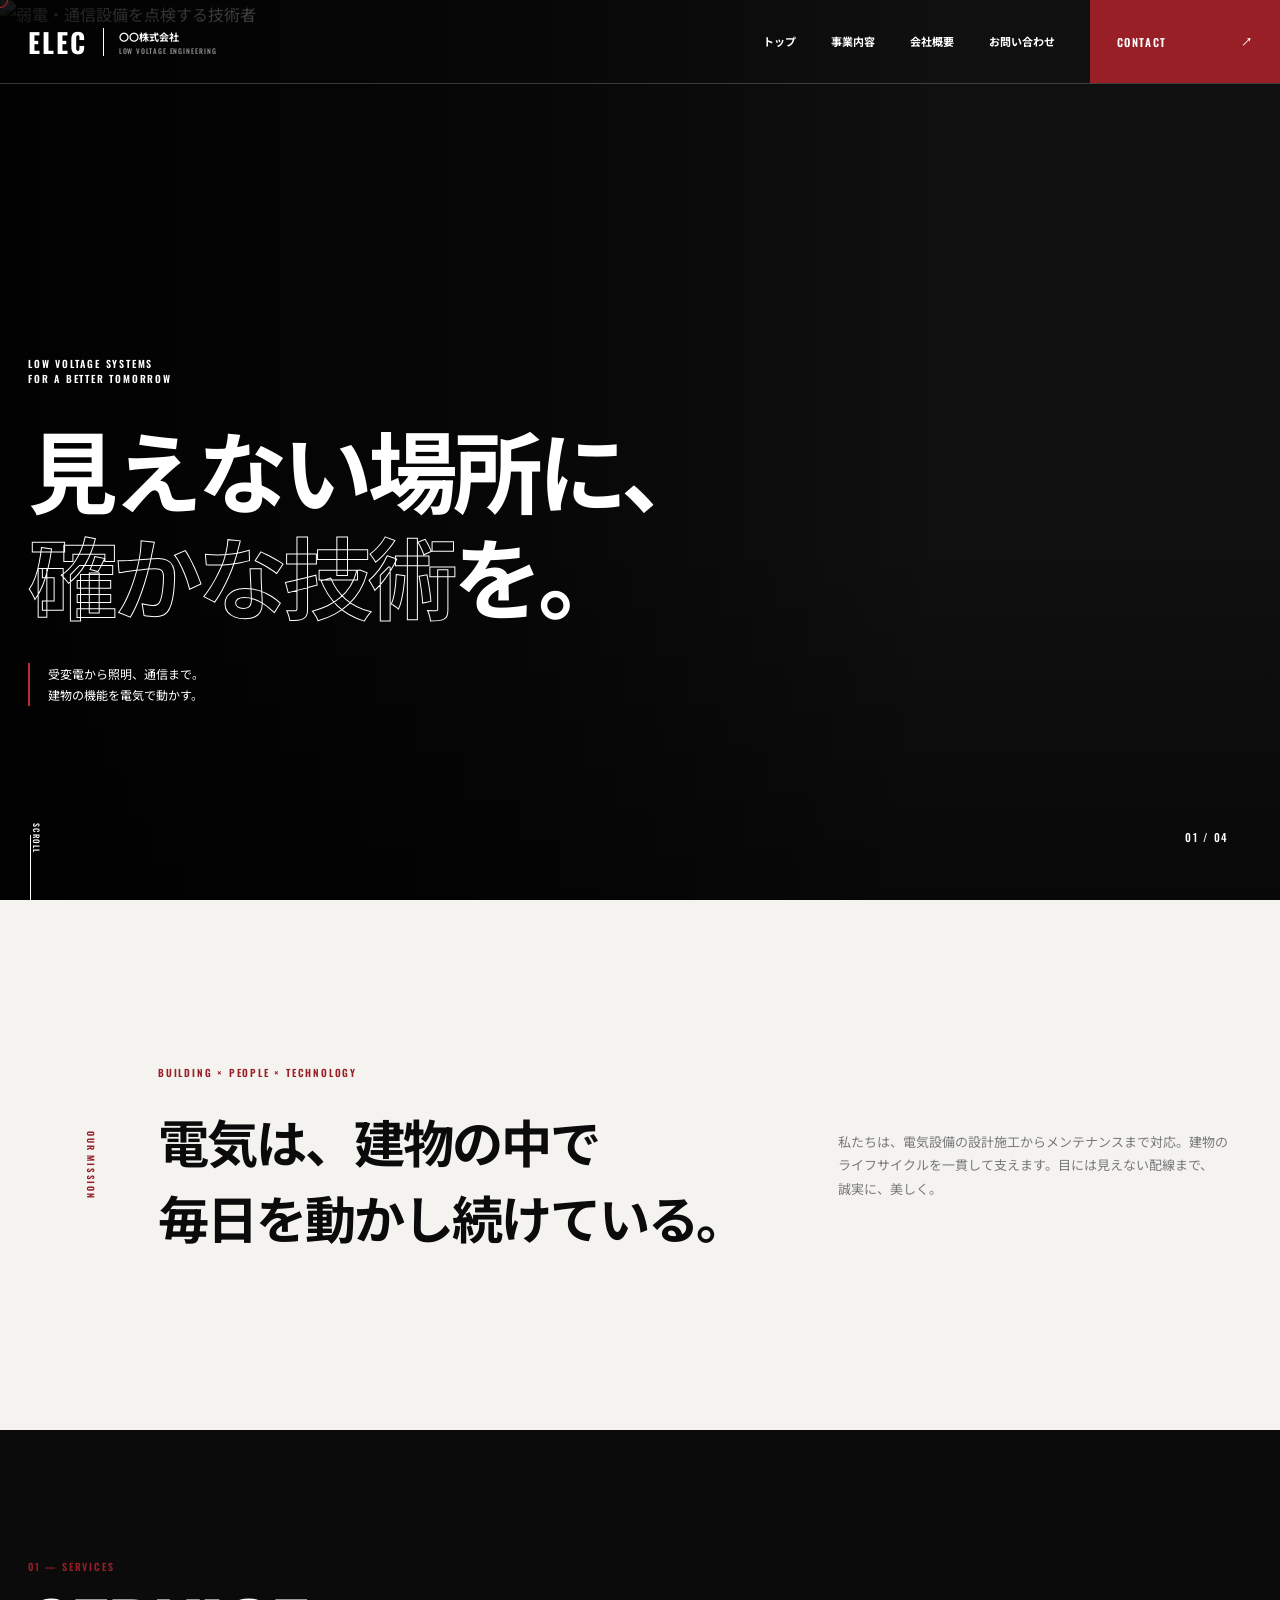
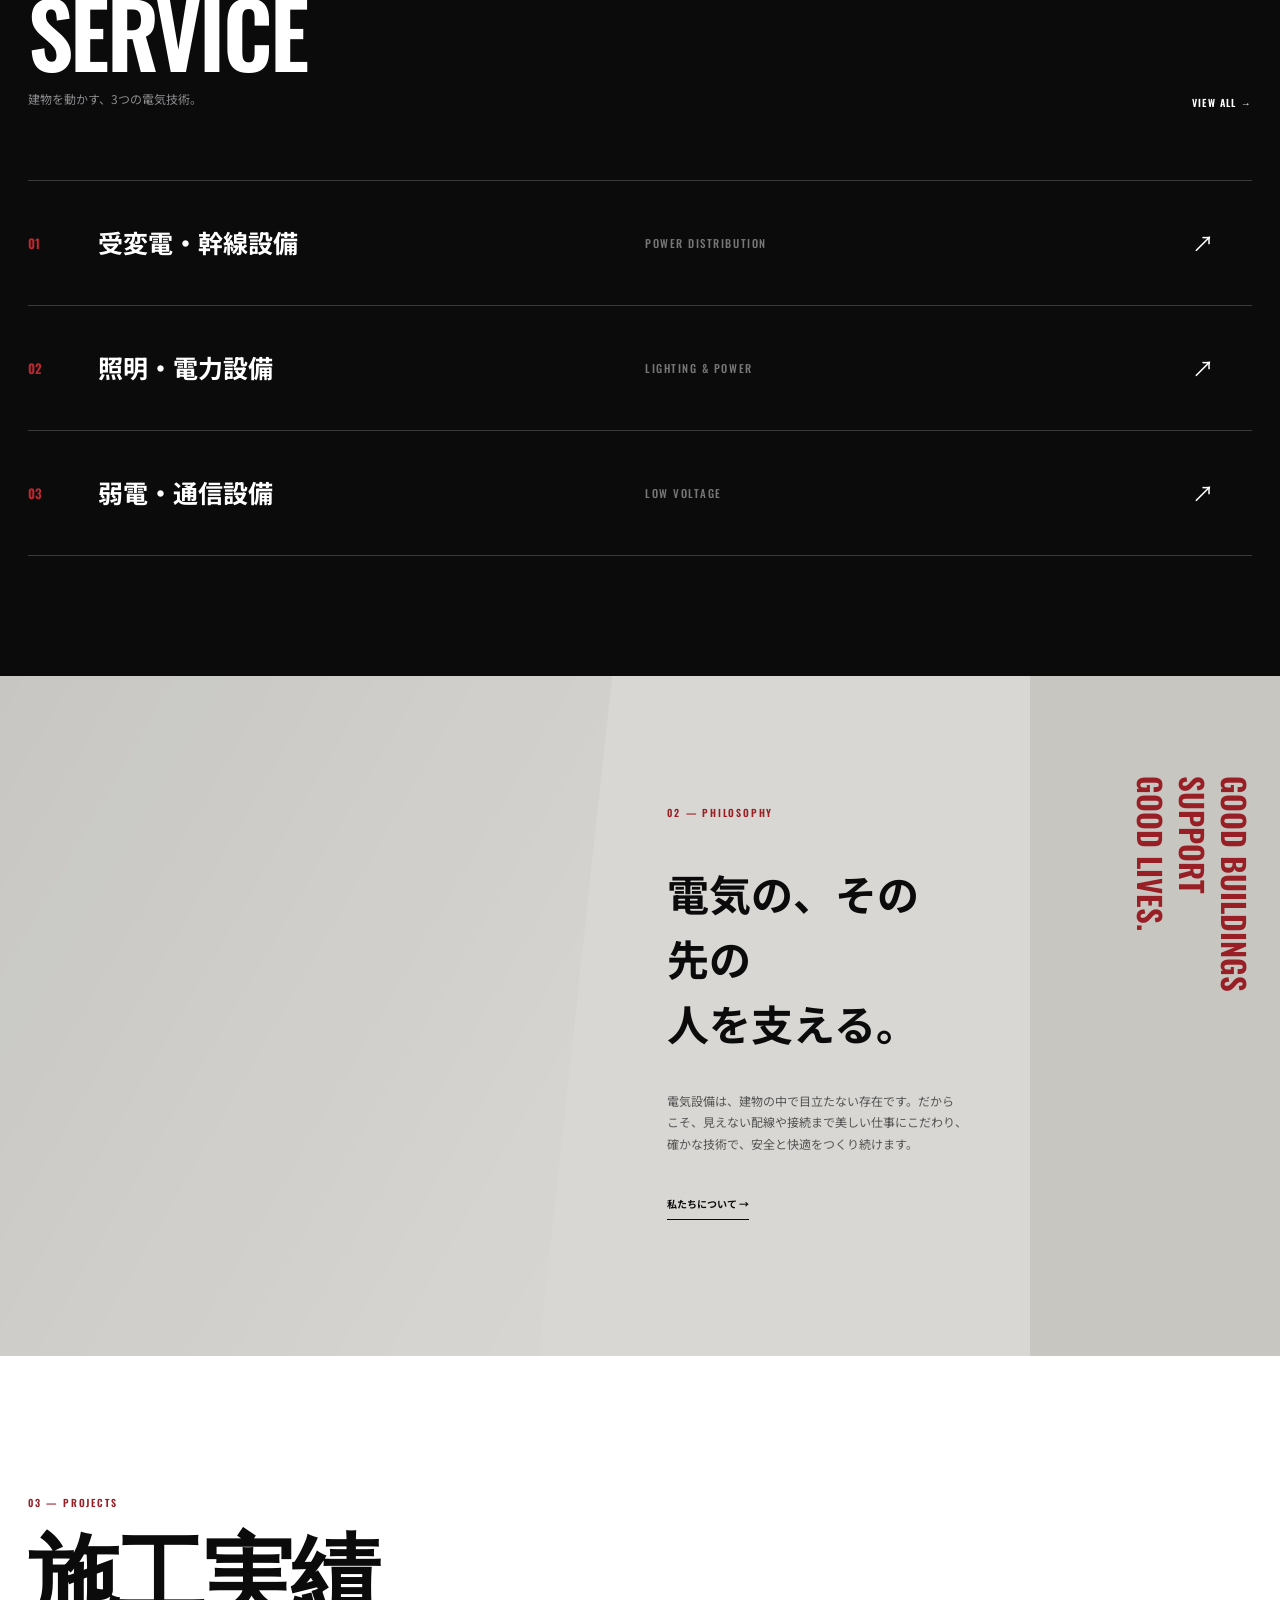
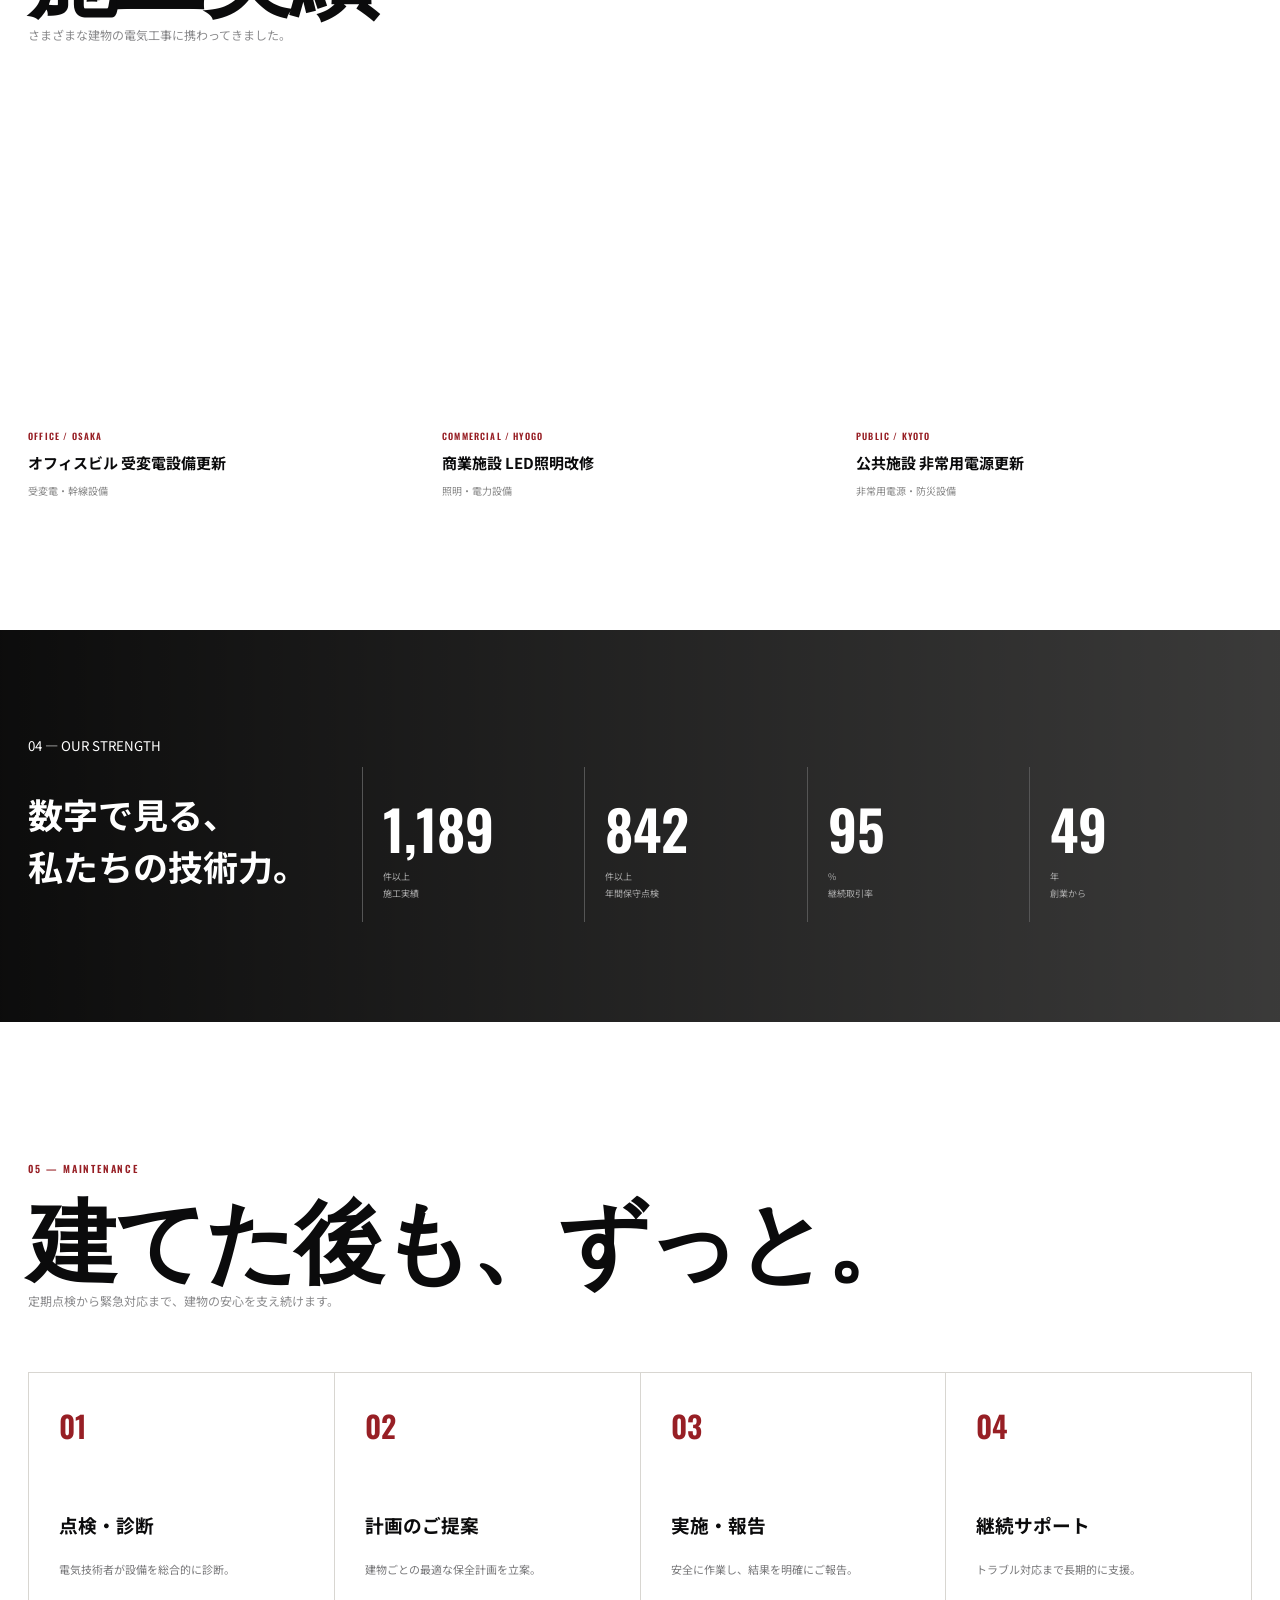
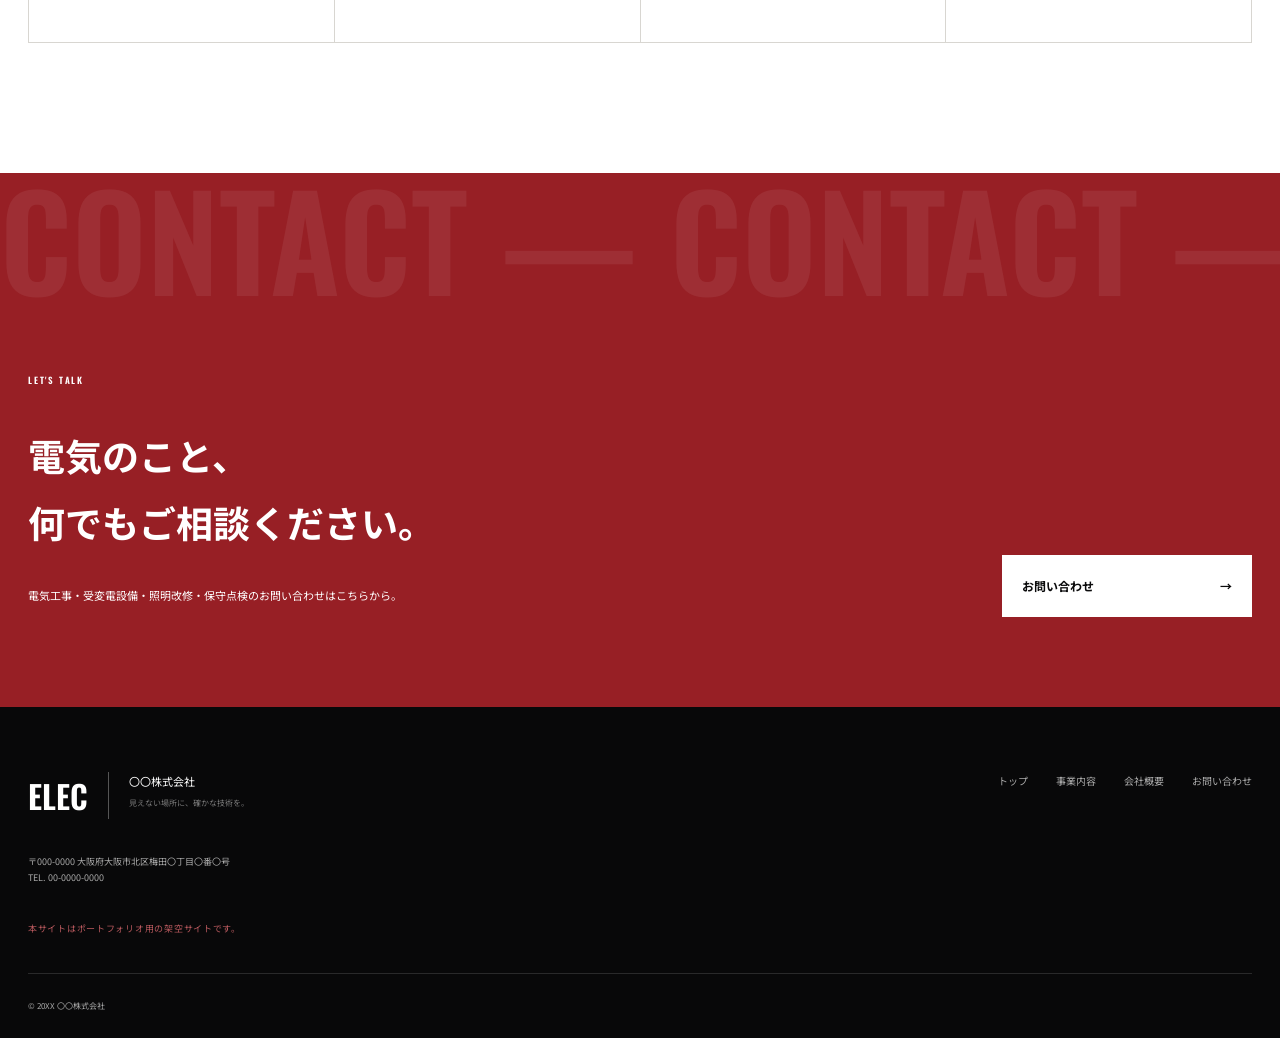
==== commit 8cf4b60a: "Refresh Japanese line-breaking styles" ====
--- a/index.html
+++ b/index.html
@@ -1,4 +1,4 @@
-<!doctype html><html lang="ja"><head><meta charset="UTF-8"><meta name="viewport" content="width=device-width,initial-scale=1"><meta name="description" content="受変電・照明・弱電設備の設計施工から保守まで。"><title>トップ | 〇〇株式会社</title><link rel="preconnect" href="https://fonts.googleapis.com"><link rel="preconnect" href="https://fonts.gstatic.com" crossorigin><link href="https://fonts.googleapis.com/css2?family=Noto+Sans+JP:wght@400;500;600;700;800;900&family=Oswald:wght@500;600;700&display=swap" rel="stylesheet"><link rel="stylesheet" href="styles.css?v=20260915-mobile1"><script src="script.js" defer></script><link rel="icon" href="favicon-electric.svg" type="image/svg+xml"><meta property="og:type" content="website"><meta property="og:title" content="〇〇株式会社 | 見えない場所に、確かな技術を。"><meta property="og:description" content="受変電・照明・弱電設備の設計施工から保守まで。建物の未来を灯す電気設備工事会社です。"><meta property="og:url" content="https://pan1535ipad.github.io/modern-sample/"><meta property="og:image" content="https://pan1535ipad.github.io/modern-sample/assets/ogp.jpg"><meta name="twitter:card" content="summary_large_image"></head><body><div class="loader"><span>ELECTRICAL WORKS</span><i></i></div><div class="cursor"></div><header><a class="logo" href="index.html"><b>ELEC</b><span>〇〇株式会社<small>LOW VOLTAGE ENGINEERING</small></span></a><button class="menu" aria-label="メニュー" aria-expanded="false"><i></i><i></i></button><nav><a href="index.html">トップ</a><a href="services.html">事業内容</a><a href="company.html">会社概要</a><a href="contact.html">お問い合わせ</a></nav><a class="head-contact" href="contact.html">CONTACT <b>↗</b></a></header><main><section class="hero"><img src="https://images.unsplash.com/photo-1621905252507-b35492cc74b4?auto=format&fit=crop&w=1800&q=88" alt="弱電・通信設備を点検する技術者"><div class="hero-overlay"></div><div class="hero-text"><p>LOW VOLTAGE SYSTEMS<br>FOR A BETTER TOMORROW</p><h1>見えない場所に、<br><em>確かな技術</em>を。</h1><div class="hero-note">受変電から照明、通信まで。<br>建物の機能を電気で動かす。</div></div><div class="hero-index">01 / 04</div><div class="scroll">SCROLL <i></i></div></section>
+<!doctype html><html lang="ja"><head><meta charset="UTF-8"><meta name="viewport" content="width=device-width,initial-scale=1"><meta name="description" content="受変電・照明・弱電設備の設計施工から保守まで。"><title>トップ | 〇〇株式会社</title><link rel="preconnect" href="https://fonts.googleapis.com"><link rel="preconnect" href="https://fonts.gstatic.com" crossorigin><link href="https://fonts.googleapis.com/css2?family=Noto+Sans+JP:wght@400;500;600;700;800;900&family=Oswald:wght@500;600;700&display=swap" rel="stylesheet"><link rel="stylesheet" href="styles.css?v=jpbreak1"><script src="script.js" defer></script><link rel="icon" href="favicon-electric.svg" type="image/svg+xml"><meta property="og:type" content="website"><meta property="og:title" content="〇〇株式会社 | 見えない場所に、確かな技術を。"><meta property="og:description" content="受変電・照明・弱電設備の設計施工から保守まで。建物の未来を灯す電気設備工事会社です。"><meta property="og:url" content="https://pan1535ipad.github.io/modern-sample/"><meta property="og:image" content="https://pan1535ipad.github.io/modern-sample/assets/ogp.jpg"><meta name="twitter:card" content="summary_large_image"></head><body><div class="loader"><span>ELECTRICAL WORKS</span><i></i></div><div class="cursor"></div><header><a class="logo" href="index.html"><b>ELEC</b><span>〇〇株式会社<small>LOW VOLTAGE ENGINEERING</small></span></a><button class="menu" aria-label="メニュー" aria-expanded="false"><i></i><i></i></button><nav><a href="index.html">トップ</a><a href="services.html">事業内容</a><a href="company.html">会社概要</a><a href="contact.html">お問い合わせ</a></nav><a class="head-contact" href="contact.html">CONTACT <b>↗</b></a></header><main><section class="hero"><img src="https://images.unsplash.com/photo-1621905252507-b35492cc74b4?auto=format&fit=crop&w=1800&q=88" alt="弱電・通信設備を点検する技術者"><div class="hero-overlay"></div><div class="hero-text"><p>LOW VOLTAGE SYSTEMS<br>FOR A BETTER TOMORROW</p><h1>見えない場所に、<br><em>確かな技術</em>を。</h1><div class="hero-note">受変電から照明、通信まで。<br>建物の機能を電気で動かす。</div></div><div class="hero-index">01 / 04</div><div class="scroll">SCROLL <i></i></div></section>
 <section class="statement"><div class="vertical">OUR MISSION</div><div class="reveal"><small>BUILDING × PEOPLE × TECHNOLOGY</small><h2>電気は、建物の中で<br>毎日を動かし続けている。</h2></div><p class="reveal"><span class="sp-line">私たちは、電気設備の設計施工から</span><span class="sp-line">メンテナンスまで対応。</span><span class="sp-line">建物のライフサイクルを一貫して支えます。</span><span class="sp-line">目には見えない配線まで、誠実に、美しく。</span></p></section>
 <section class="services"><div class="section-head reveal"><small>01 — SERVICES</small><h2>SERVICE</h2><p>建物を動かす、3つの電気技術。</p><a href="services.html">VIEW ALL →</a></div><div class="service-list"><a href="services.html#power" class="service-row reveal"><b>01</b><h3>受変電・幹線設備</h3><span>POWER DISTRIBUTION</span><i>↗</i><div class="service-preview air"></div></a><a href="services.html#lighting" class="service-row reveal"><b>02</b><h3>照明・電力設備</h3><span>LIGHTING & POWER</span><i>↗</i><div class="service-preview water"></div></a><a href="services.html#communication" class="service-row reveal"><b>03</b><h3>弱電・通信設備</h3><span>LOW VOLTAGE</span><i>↗</i><div class="service-preview electric"></div></a></div></section>
 <section class="philosophy"><div class="philosophy-photo reveal"></div><div class="philosophy-copy reveal"><small>02 — PHILOSOPHY</small><h2>電気の、その先の<br>人を支える。</h2><p><span class="sp-line">電気設備は、建物の中で目立たない存在です。</span><span class="sp-line">だからこそ、見えない配線や接続まで</span><span class="sp-line">美しい仕事にこだわり、</span><span class="sp-line">確かな技術で、安全と快適をつくり続けます。</span></p><a href="company.html">私たちについて →</a></div><strong>GOOD BUILDINGS<br>SUPPORT<br>GOOD LIVES.</strong></section>
--- a/styles.css
+++ b/styles.css
@@ -10,6 +10,9 @@
     background-position: 77% center;
   }
 }
+
+/* Meaning-based mobile line breaks */
+@media(max-width:600px){.sp-line{display:block!important}p br{display:block!important}}
 
 @media (max-width: 520px) {
   .service-detail .detail-image.air {
@@ -40,3 +43,14 @@
   .hero h1{font-size:clamp(2.65rem,12vw,3.45rem);line-height:1.3}
   .page-hero h1,.section-title h2{font-size:clamp(2.2rem,10vw,3rem);line-height:1.4}
 }
+
+@media(max-width:600px){.sp-line{display:block!important}p br{display:block!important}}
+/* Mobile rule: keep industry terms and compound nouns on one line. */
+@media(max-width:600px){.term-keep{display:inline-block;white-space:nowrap;max-width:100%}}
+
+
+/* Shared Japanese line-breaking rules: preserve phrases without wasting width. */
+html{line-break:strict}
+h1,h2,h3,.lead,.catch,.copy{text-wrap:balance;overflow-wrap:normal;word-break:normal}
+p,li,dt,dd,figcaption{text-wrap:pretty;overflow-wrap:break-word;word-break:normal}
+@supports (word-break:auto-phrase){h1,h2,h3,.lead,.catch,.copy,p,li,dt,dd,figcaption{word-break:auto-phrase}}
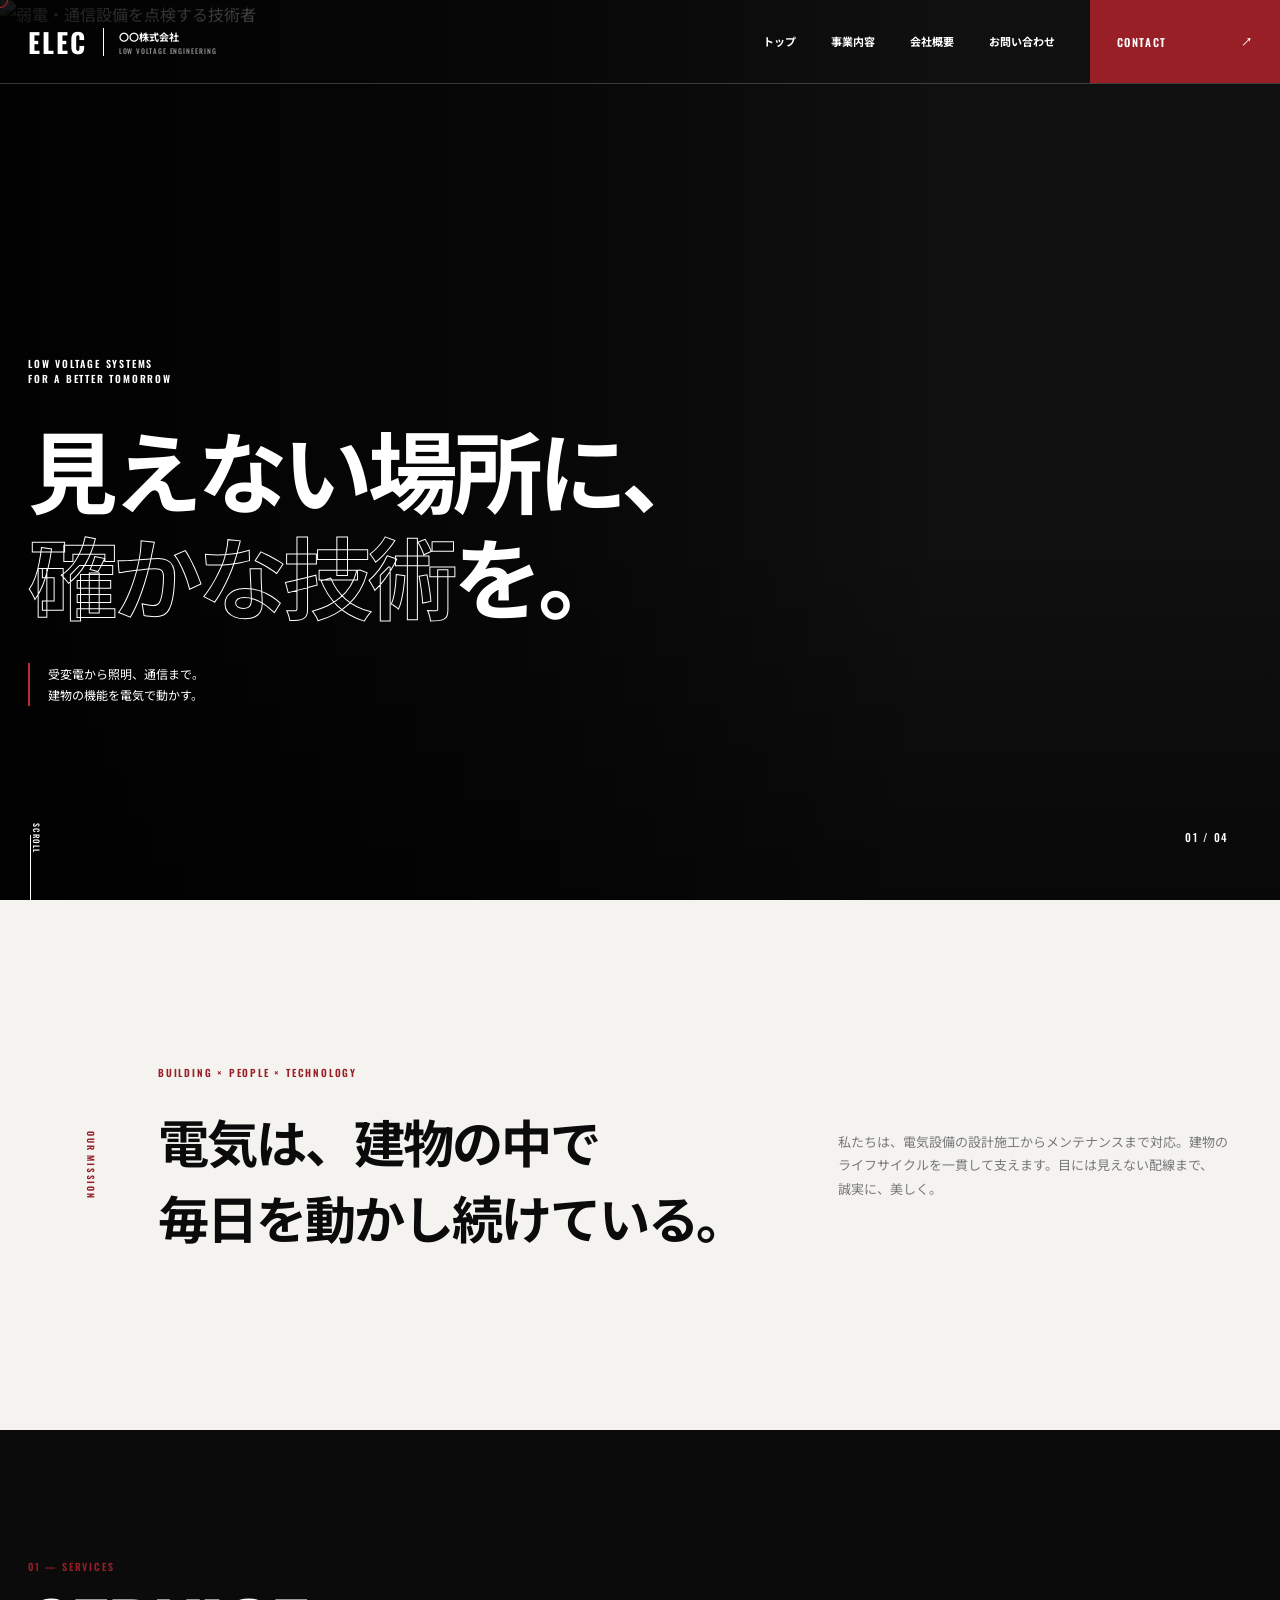
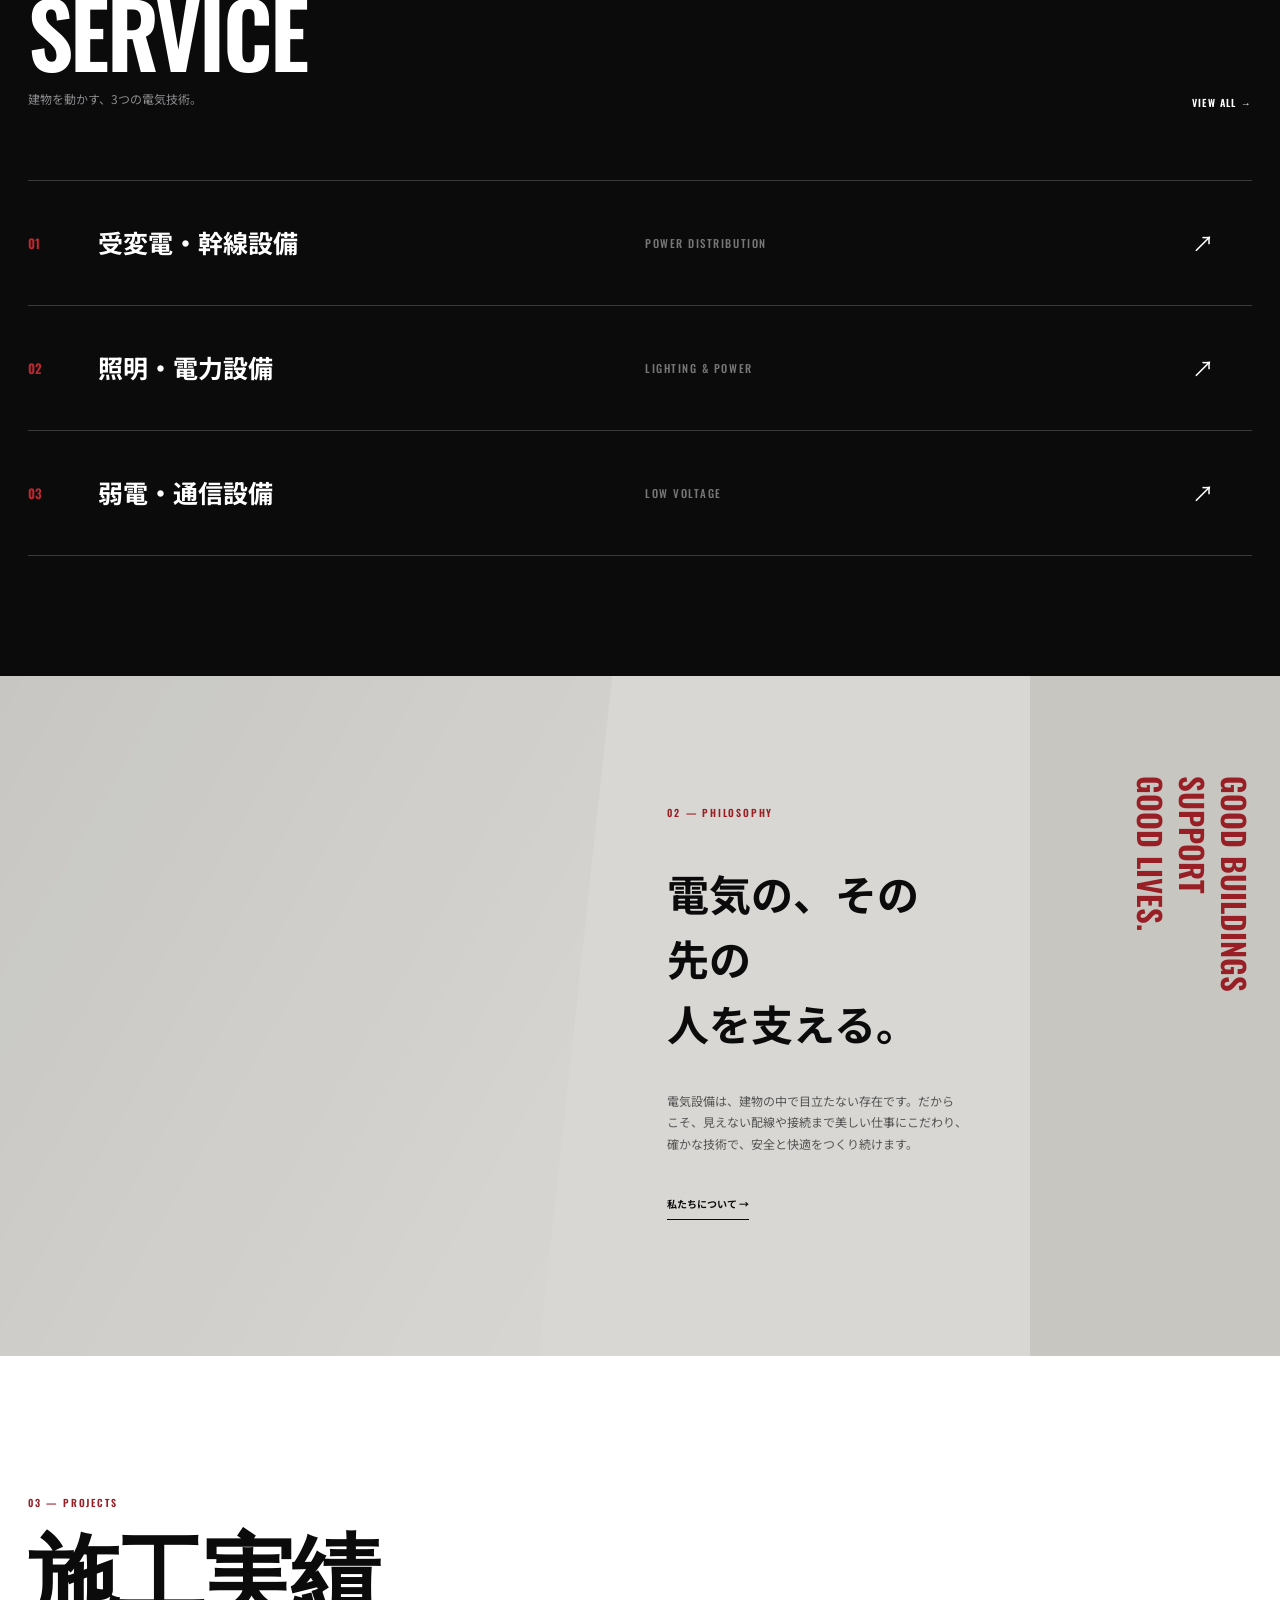
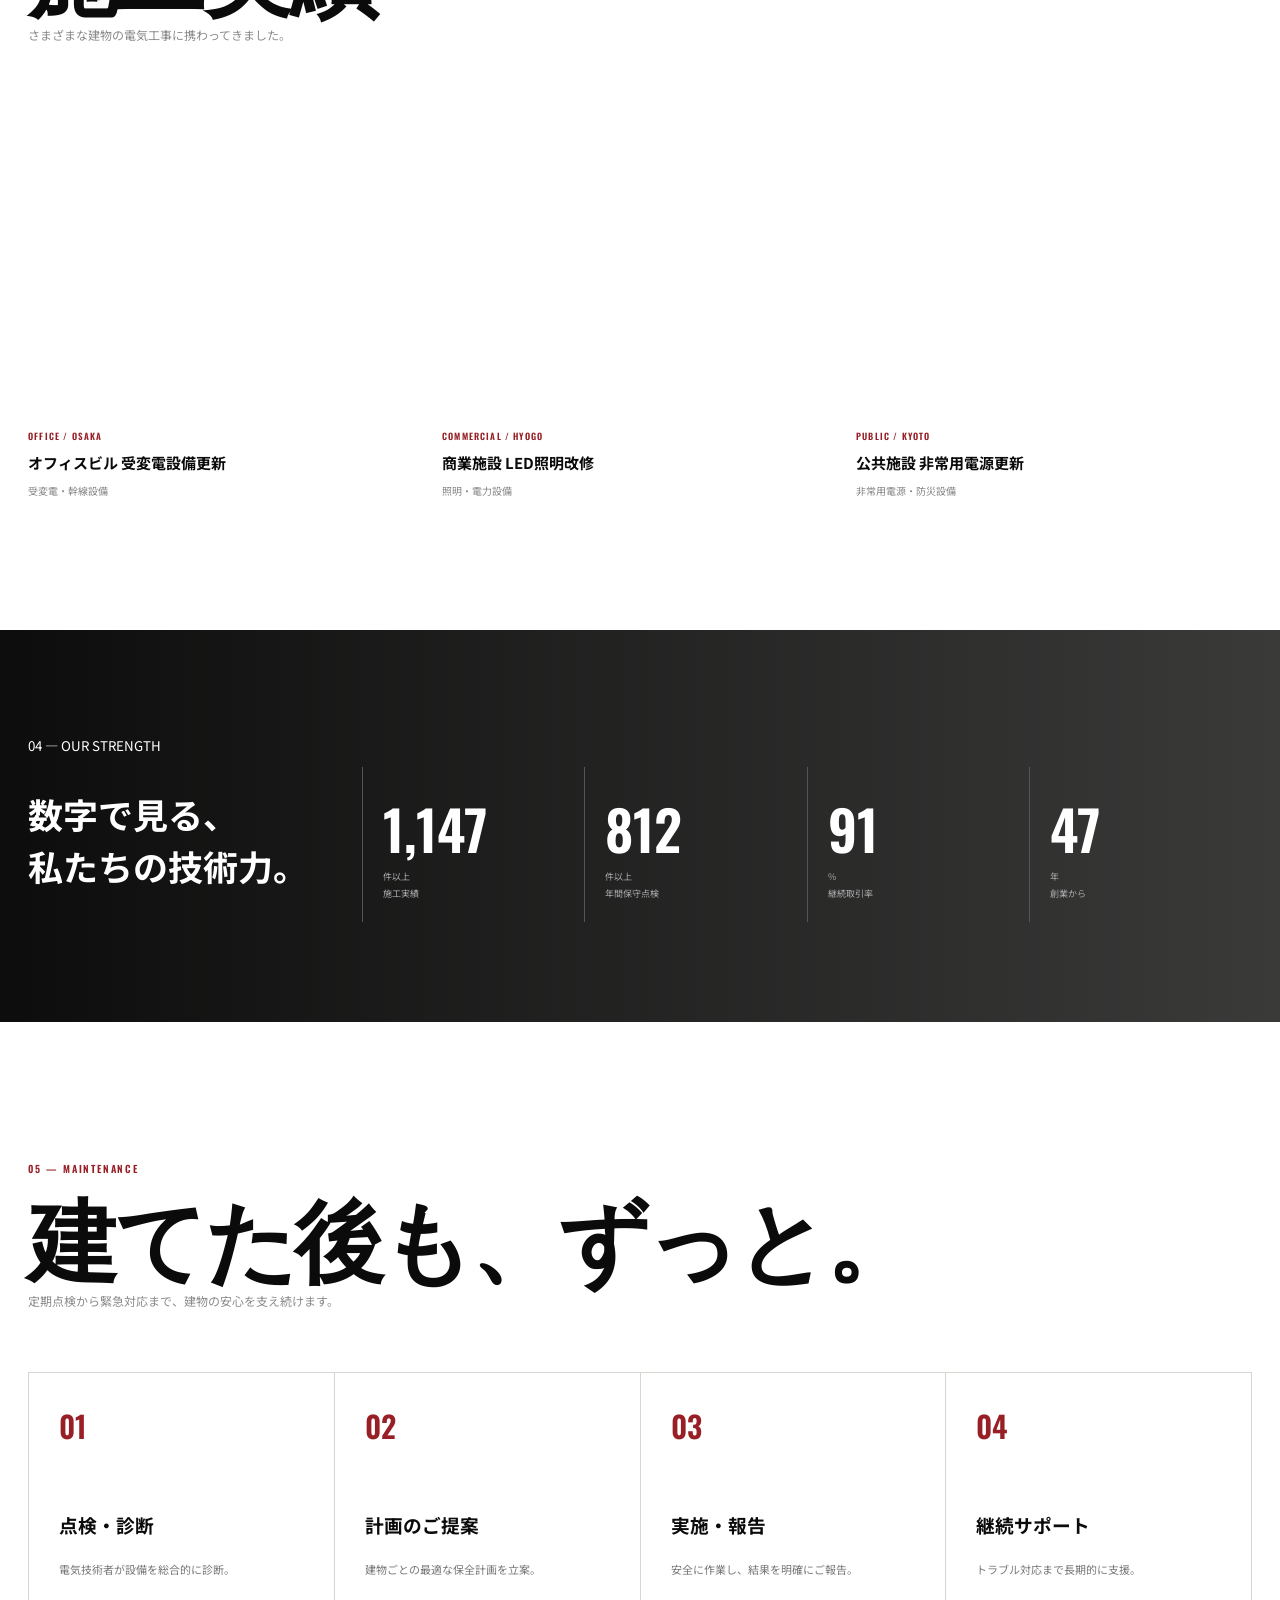
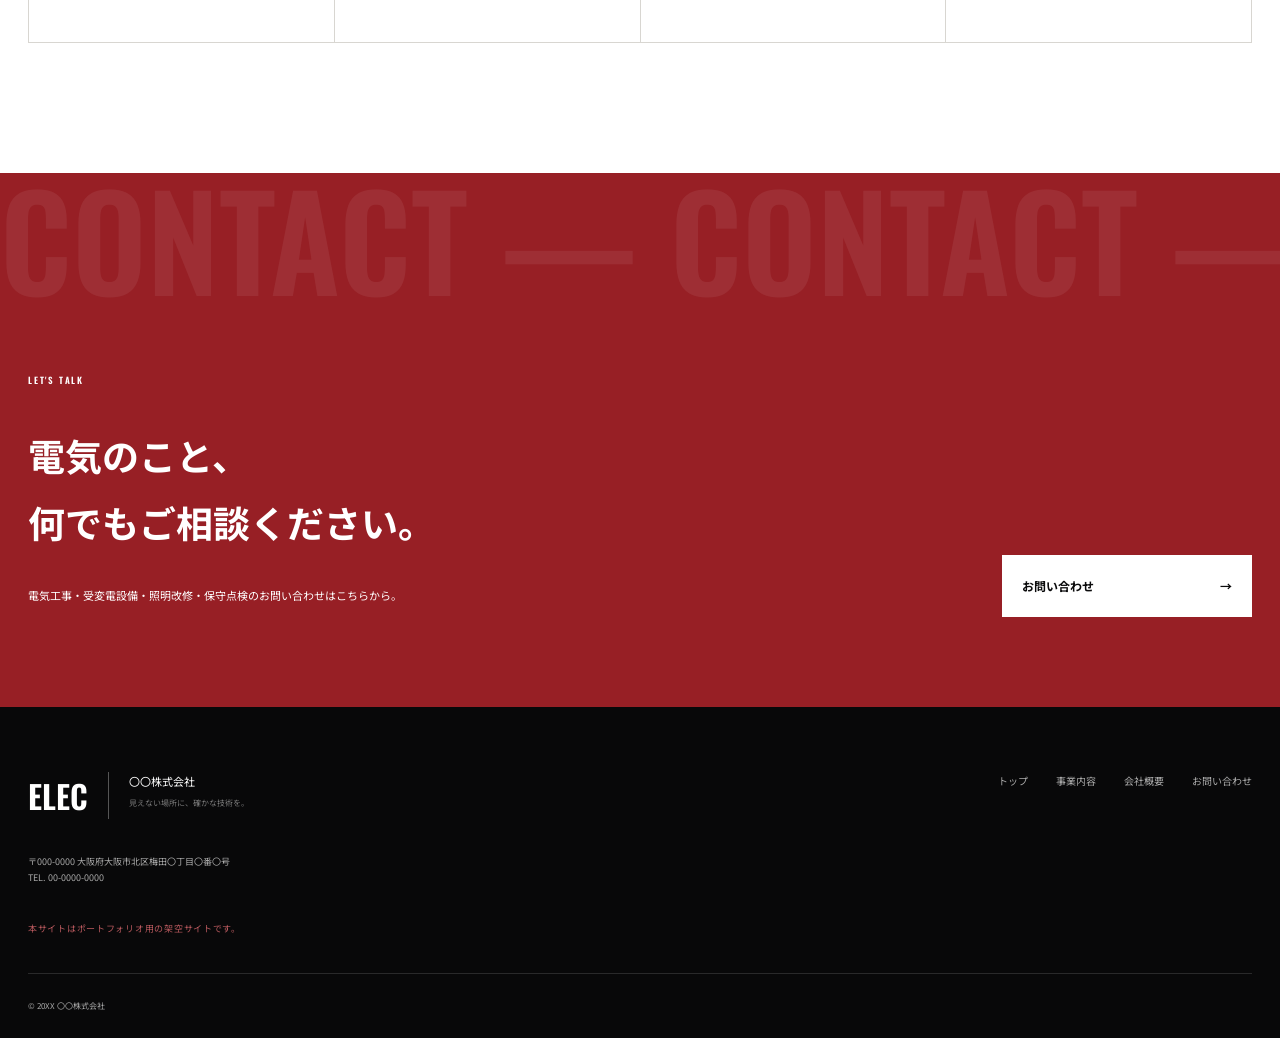
==== commit c6a2d974: "スマホ横幅修正のスタイルを反映" ====
--- a/index.html
+++ b/index.html
@@ -1,4 +1,4 @@
-<!doctype html><html lang="ja"><head><meta charset="UTF-8"><meta name="viewport" content="width=device-width,initial-scale=1"><meta name="description" content="受変電・照明・弱電設備の設計施工から保守まで。"><title>トップ | 〇〇株式会社</title><link rel="preconnect" href="https://fonts.googleapis.com"><link rel="preconnect" href="https://fonts.gstatic.com" crossorigin><link href="https://fonts.googleapis.com/css2?family=Noto+Sans+JP:wght@400;500;600;700;800;900&family=Oswald:wght@500;600;700&display=swap" rel="stylesheet"><link rel="stylesheet" href="styles.css?v=jpbreak1"><script src="script.js" defer></script><link rel="icon" href="favicon-electric.svg" type="image/svg+xml"><meta property="og:type" content="website"><meta property="og:title" content="〇〇株式会社 | 見えない場所に、確かな技術を。"><meta property="og:description" content="受変電・照明・弱電設備の設計施工から保守まで。建物の未来を灯す電気設備工事会社です。"><meta property="og:url" content="https://pan1535ipad.github.io/modern-sample/"><meta property="og:image" content="https://pan1535ipad.github.io/modern-sample/assets/ogp.jpg"><meta name="twitter:card" content="summary_large_image"></head><body><div class="loader"><span>ELECTRICAL WORKS</span><i></i></div><div class="cursor"></div><header><a class="logo" href="index.html"><b>ELEC</b><span>〇〇株式会社<small>LOW VOLTAGE ENGINEERING</small></span></a><button class="menu" aria-label="メニュー" aria-expanded="false"><i></i><i></i></button><nav><a href="index.html">トップ</a><a href="services.html">事業内容</a><a href="company.html">会社概要</a><a href="contact.html">お問い合わせ</a></nav><a class="head-contact" href="contact.html">CONTACT <b>↗</b></a></header><main><section class="hero"><img src="https://images.unsplash.com/photo-1621905252507-b35492cc74b4?auto=format&fit=crop&w=1800&q=88" alt="弱電・通信設備を点検する技術者"><div class="hero-overlay"></div><div class="hero-text"><p>LOW VOLTAGE SYSTEMS<br>FOR A BETTER TOMORROW</p><h1>見えない場所に、<br><em>確かな技術</em>を。</h1><div class="hero-note">受変電から照明、通信まで。<br>建物の機能を電気で動かす。</div></div><div class="hero-index">01 / 04</div><div class="scroll">SCROLL <i></i></div></section>
+<!doctype html><html lang="ja"><head><meta charset="UTF-8"><meta name="viewport" content="width=device-width,initial-scale=1"><meta name="description" content="受変電・照明・弱電設備の設計施工から保守まで。"><title>トップ | 〇〇株式会社</title><link rel="preconnect" href="https://fonts.googleapis.com"><link rel="preconnect" href="https://fonts.gstatic.com" crossorigin><link href="https://fonts.googleapis.com/css2?family=Noto+Sans+JP:wght@400;500;600;700;800;900&family=Oswald:wght@500;600;700&display=swap" rel="stylesheet"><link rel="stylesheet" href="styles.css?v=mobile-overflow4"><script src="script.js" defer></script><link rel="icon" href="favicon-electric.svg" type="image/svg+xml"><meta property="og:type" content="website"><meta property="og:title" content="〇〇株式会社 | 見えない場所に、確かな技術を。"><meta property="og:description" content="受変電・照明・弱電設備の設計施工から保守まで。建物の未来を灯す電気設備工事会社です。"><meta property="og:url" content="https://pan1535ipad.github.io/modern-sample/"><meta property="og:image" content="https://pan1535ipad.github.io/modern-sample/assets/ogp.jpg"><meta name="twitter:card" content="summary_large_image"></head><body><div class="loader"><span>ELECTRICAL WORKS</span><i></i></div><div class="cursor"></div><header><a class="logo" href="index.html"><b>ELEC</b><span>〇〇株式会社<small>LOW VOLTAGE ENGINEERING</small></span></a><button class="menu" aria-label="メニュー" aria-expanded="false"><i></i><i></i></button><nav><a href="index.html">トップ</a><a href="services.html">事業内容</a><a href="company.html">会社概要</a><a href="contact.html">お問い合わせ</a></nav><a class="head-contact" href="contact.html">CONTACT <b>↗</b></a></header><main><section class="hero"><img src="https://images.unsplash.com/photo-1621905252507-b35492cc74b4?auto=format&fit=crop&w=1800&q=88" alt="弱電・通信設備を点検する技術者"><div class="hero-overlay"></div><div class="hero-text"><p>LOW VOLTAGE SYSTEMS<br>FOR A BETTER TOMORROW</p><h1>見えない場所に、<br><em>確かな技術</em>を。</h1><div class="hero-note">受変電から照明、通信まで。<br>建物の機能を電気で動かす。</div></div><div class="hero-index">01 / 04</div><div class="scroll">SCROLL <i></i></div></section>
 <section class="statement"><div class="vertical">OUR MISSION</div><div class="reveal"><small>BUILDING × PEOPLE × TECHNOLOGY</small><h2>電気は、建物の中で<br>毎日を動かし続けている。</h2></div><p class="reveal"><span class="sp-line">私たちは、電気設備の設計施工から</span><span class="sp-line">メンテナンスまで対応。</span><span class="sp-line">建物のライフサイクルを一貫して支えます。</span><span class="sp-line">目には見えない配線まで、誠実に、美しく。</span></p></section>
 <section class="services"><div class="section-head reveal"><small>01 — SERVICES</small><h2>SERVICE</h2><p>建物を動かす、3つの電気技術。</p><a href="services.html">VIEW ALL →</a></div><div class="service-list"><a href="services.html#power" class="service-row reveal"><b>01</b><h3>受変電・幹線設備</h3><span>POWER DISTRIBUTION</span><i>↗</i><div class="service-preview air"></div></a><a href="services.html#lighting" class="service-row reveal"><b>02</b><h3>照明・電力設備</h3><span>LIGHTING & POWER</span><i>↗</i><div class="service-preview water"></div></a><a href="services.html#communication" class="service-row reveal"><b>03</b><h3>弱電・通信設備</h3><span>LOW VOLTAGE</span><i>↗</i><div class="service-preview electric"></div></a></div></section>
 <section class="philosophy"><div class="philosophy-photo reveal"></div><div class="philosophy-copy reveal"><small>02 — PHILOSOPHY</small><h2>電気の、その先の<br>人を支える。</h2><p><span class="sp-line">電気設備は、建物の中で目立たない存在です。</span><span class="sp-line">だからこそ、見えない配線や接続まで</span><span class="sp-line">美しい仕事にこだわり、</span><span class="sp-line">確かな技術で、安全と快適をつくり続けます。</span></p><a href="company.html">私たちについて →</a></div><strong>GOOD BUILDINGS<br>SUPPORT<br>GOOD LIVES.</strong></section>
--- a/styles.css
+++ b/styles.css
@@ -54,3 +54,86 @@
 h1,h2,h3,.lead,.catch,.copy{text-wrap:balance;overflow-wrap:normal;word-break:normal}
 p,li,dt,dd,figcaption{text-wrap:pretty;overflow-wrap:break-word;word-break:normal}
 @supports (word-break:auto-phrase){h1,h2,h3,.lead,.catch,.copy,p,li,dt,dd,figcaption{word-break:auto-phrase}}
+
+
+/* Mobile horizontal overflow repair 2026-09-16 */
+html,body{width:100%;max-width:100%;overflow-x:clip}
+@media(max-width:600px){
+  main,section,header,footer,nav,form,article,div,dl,ol,ul{min-width:0}
+  main,section,footer{max-width:100%}
+  img,video,svg,iframe{max-width:100%;height:auto}
+  h1,h2,h3,p,li,dt,dd,a,span{max-width:100%}
+  h1,h2,h3{overflow-wrap:break-word;word-break:normal}
+  p,li,dt,dd{overflow-wrap:break-word;word-break:normal}
+
+  header{width:100%;max-width:100%;padding-left:18px}
+  .logo{min-width:0;max-width:calc(100% - 70px)}
+  .logo>b{flex:0 0 auto}
+  .menu{flex:0 0 auto;margin-right:18px}
+  header nav{width:100%;max-width:100%;overflow-x:hidden}
+
+  .hero,.page-hero,.statement,.services,.philosophy,.projects,.numbers,.maintenance,
+  .service-detail,.support,.company-message,.representative,.company-profile,.values,
+  .contact-intro,.form-section,.contact-band,footer{width:100%;max-width:100%;overflow-x:hidden}
+
+  .hero-text{width:calc(100% - 40px);max-width:100%}
+  .hero h1{font-size:clamp(2.25rem,10.5vw,2.7rem)}
+  .hero-note{width:100%;max-width:100%}
+  .statement{grid-template-columns:28px minmax(0,1fr);gap:18px}
+  .statement>p{grid-column:2;min-width:0}
+
+  .service-row{grid-template-columns:35px minmax(0,1fr) 30px;column-gap:6px}
+  .service-row h3{min-width:0;font-size:clamp(1.15rem,6vw,1.45rem);overflow-wrap:break-word}
+  .project-grid{width:100%;max-width:100%;overscroll-behavior-x:contain}
+  .project-grid article{min-width:min(280px,82vw)}
+  .numbers>div{min-width:0}
+  .numbers strong{font-size:clamp(2.35rem,11vw,2.8rem)}
+  .maintenance li{min-width:0}
+
+  .contact-band-inner{width:100%;max-width:100%}
+  .contact-band-inner>a{width:100%;max-width:320px}
+  .marquee{max-width:none}
+
+  .page-hero{padding-left:20px;padding-right:20px}
+  .page-hero>div{min-width:0;max-width:100%}
+  .page-hero h1{font-size:clamp(2.35rem,11vw,2.9rem)}
+  .anchor-nav{width:100%;max-width:100%;overscroll-behavior-x:contain}
+  .anchor-nav a{flex:0 0 auto}
+
+  .service-detail{grid-template-columns:minmax(0,1fr)}
+  .detail-image{width:calc(100% - 12px);max-width:calc(100% - 12px);margin-right:12px}
+  .detail-copy{min-width:0}
+  .detail-copy>b{font-size:clamp(3.2rem,18vw,5rem)}
+  .detail-copy h2{font-size:clamp(2rem,10vw,2.8rem)}
+  .detail-copy ul{grid-template-columns:minmax(0,1fr)}
+  .detail-copy li{min-width:0}
+  .support,.company-message,.representative,.company-profile{grid-template-columns:minmax(0,1fr)}
+  .support-grid{grid-template-columns:minmax(0,1fr)}
+
+  .company-message{grid-template-columns:28px minmax(0,1fr);gap:18px}
+  .company-message>div:last-child{grid-column:2;min-width:0}
+  .company-message h2,.representative h2{font-size:clamp(2rem,9vw,2.65rem)}
+  .representative>div:last-child{width:100%;max-width:100%}
+  .company-profile dl,.company-profile dl div{width:100%;max-width:100%}
+  .company-profile dl div{grid-template-columns:88px minmax(0,1fr);gap:12px;padding-left:0;padding-right:0}
+  .company-profile dd{min-width:0;overflow-wrap:anywhere}
+  .values{grid-template-columns:minmax(0,1fr)}
+
+  .contact-intro{padding-left:20px;padding-right:20px}
+  .contact-intro h2{font-size:clamp(2rem,9vw,2.4rem)}
+  .contact-intro>a{display:grid;grid-template-columns:auto minmax(0,1fr);gap:6px 14px;width:100%;max-width:360px;padding:18px 20px;font-size:clamp(1.35rem,7vw,1.85rem)}
+  .contact-intro>a small{grid-column:2;text-align:left}
+  .form-section{grid-template-columns:minmax(0,1fr);padding-left:15px;padding-right:15px}
+  .form-section form{width:100%;max-width:100%;padding:36px 18px}
+  .field,.field input,.field select,.field textarea{min-width:0;max-width:100%}
+  .field.two{grid-template-columns:minmax(0,1fr)}
+  .form-section button{width:100%;max-width:100%}
+
+  footer{grid-template-columns:minmax(0,1fr);padding-left:20px;padding-right:20px}
+  .foot-logo{min-width:0;flex-wrap:wrap}
+  .foot-logo p{min-width:0}
+  footer nav{display:flex;flex-wrap:wrap;gap:14px 22px}
+  .portfolio-note,.copy{max-width:100%}
+
+  .term-keep{max-width:100%}
+}
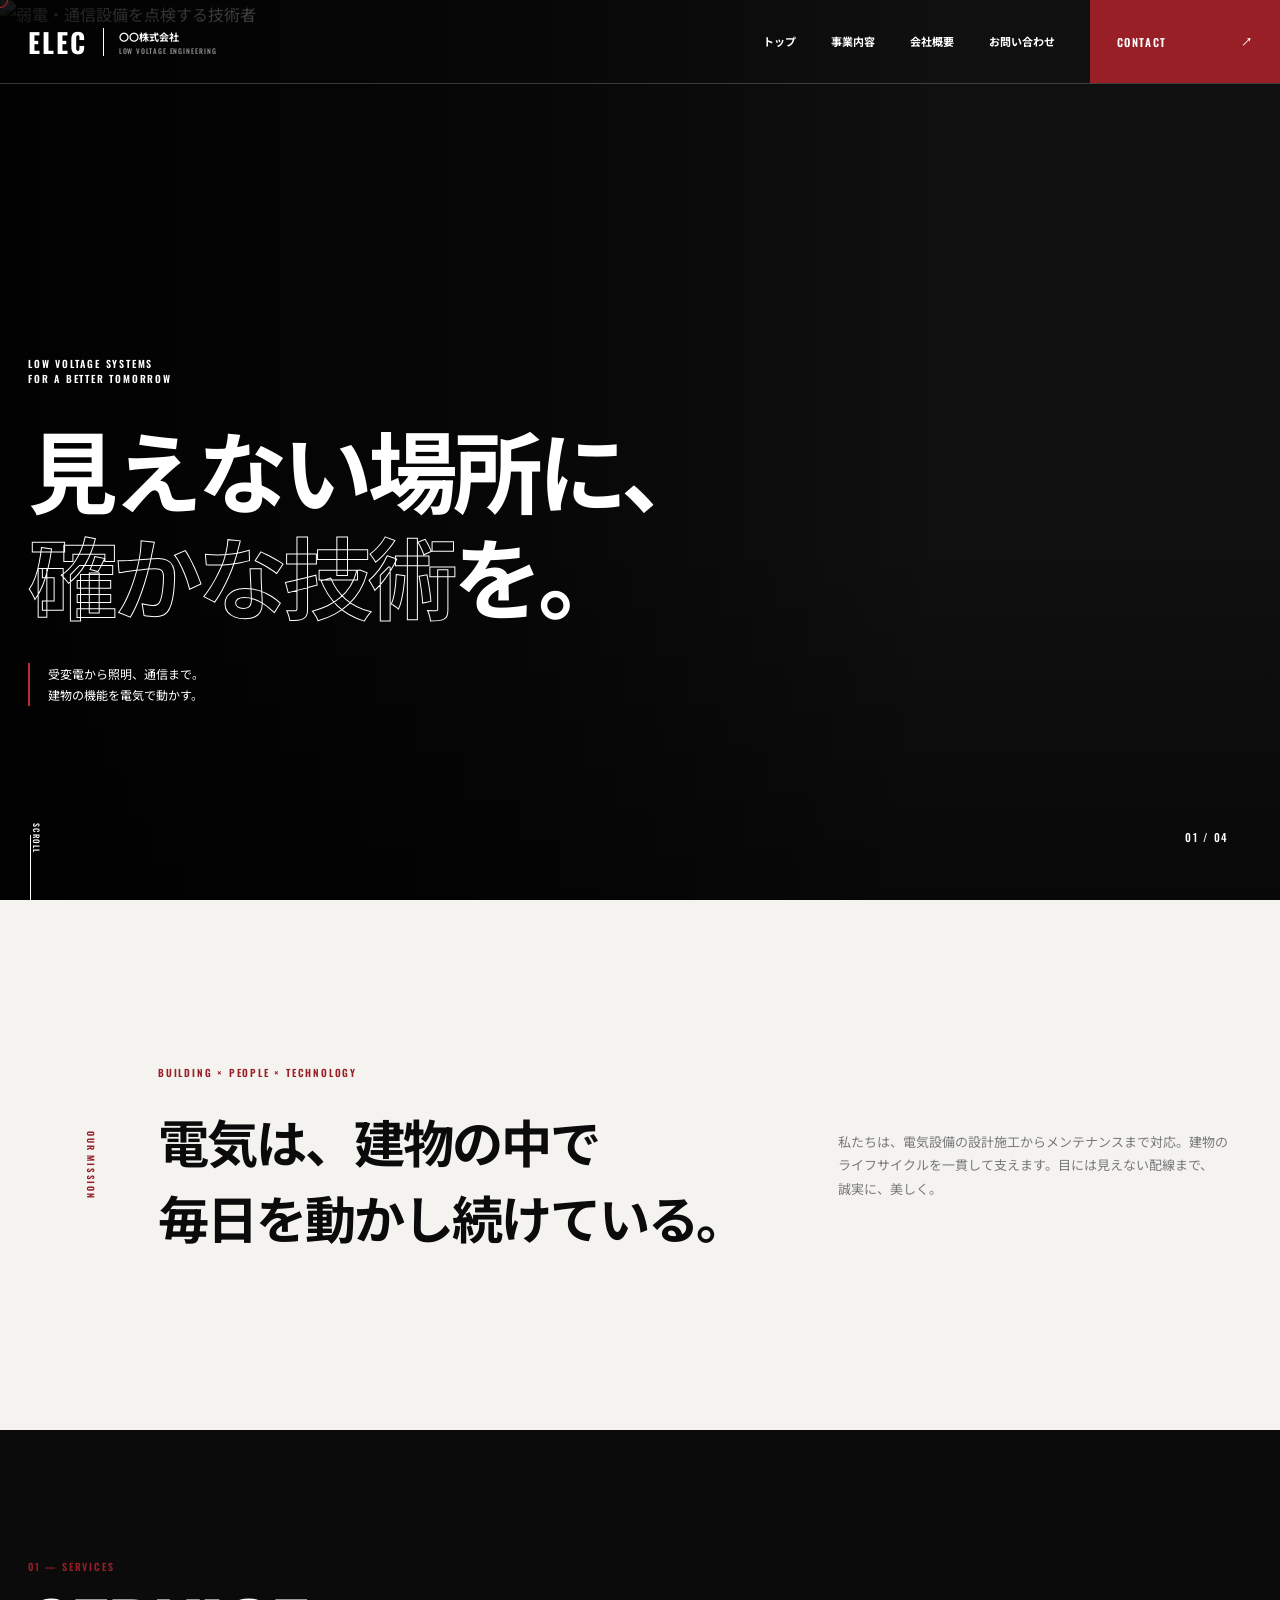
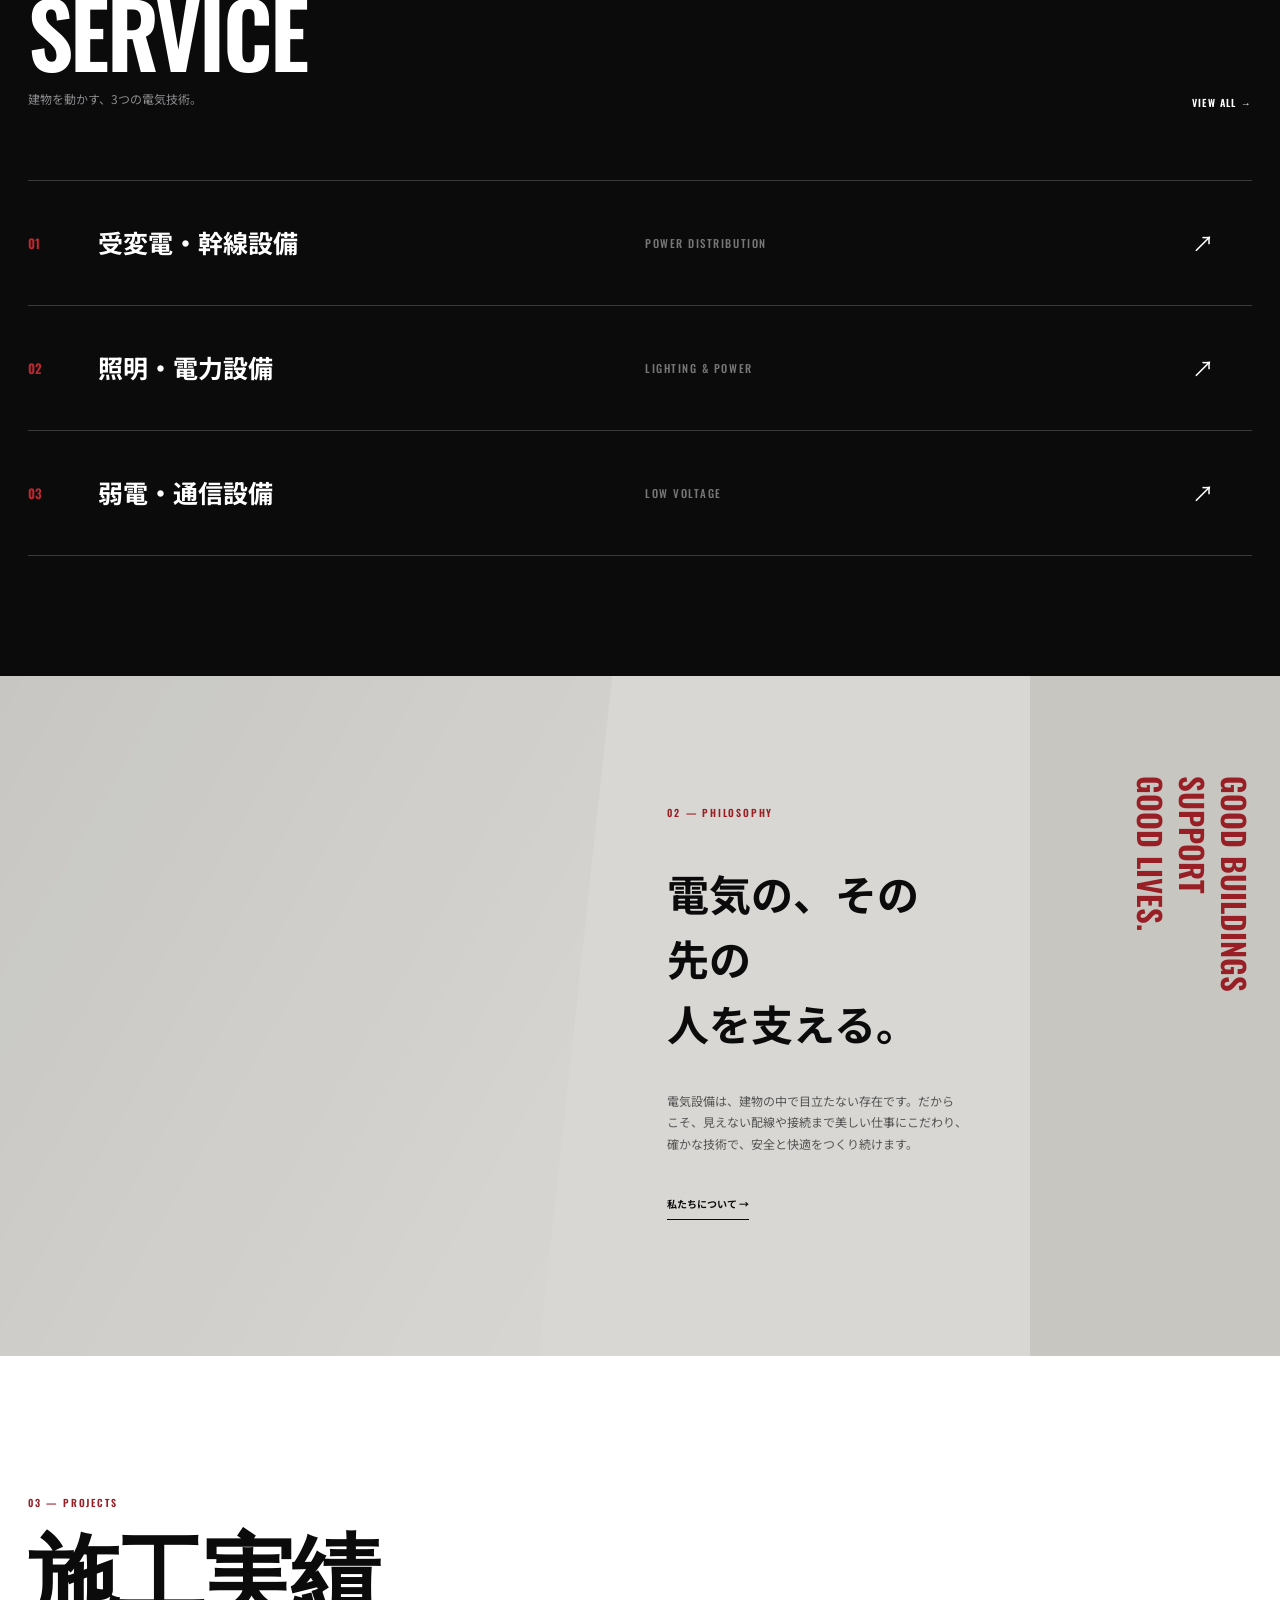
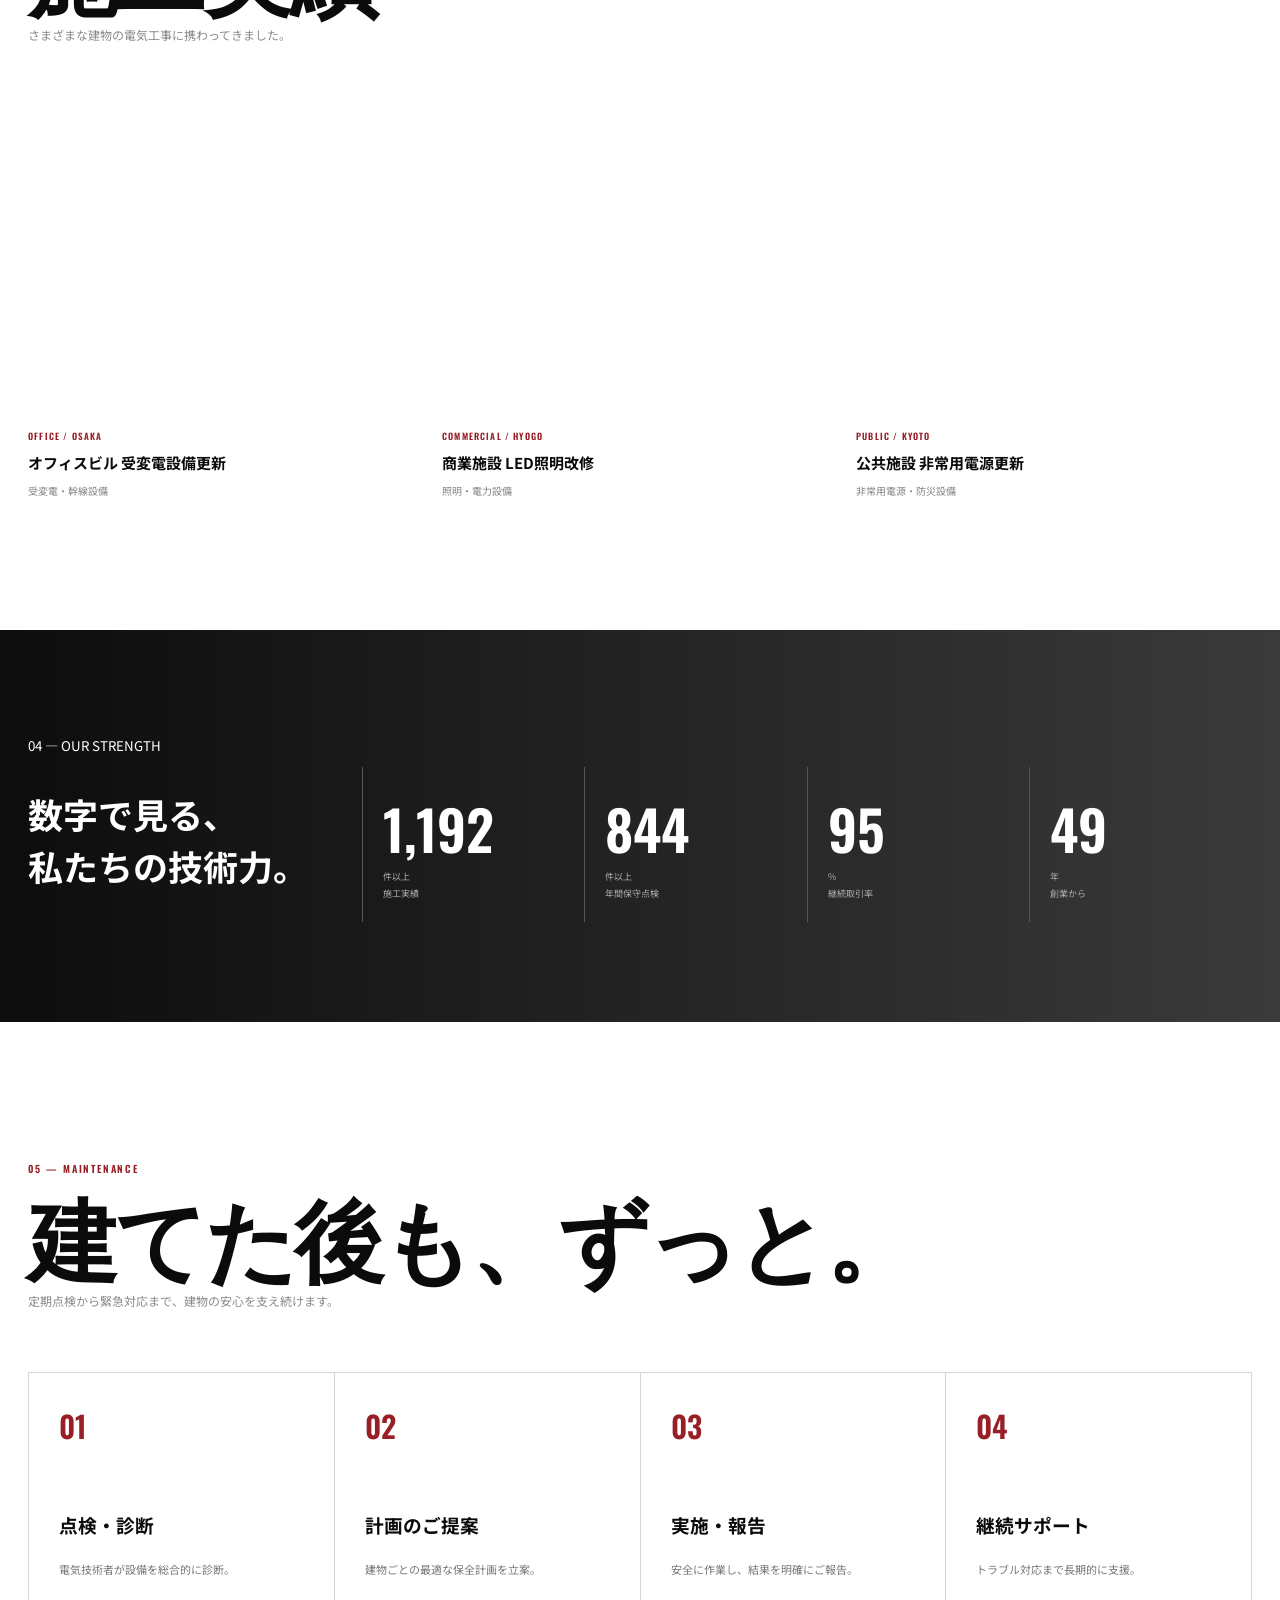
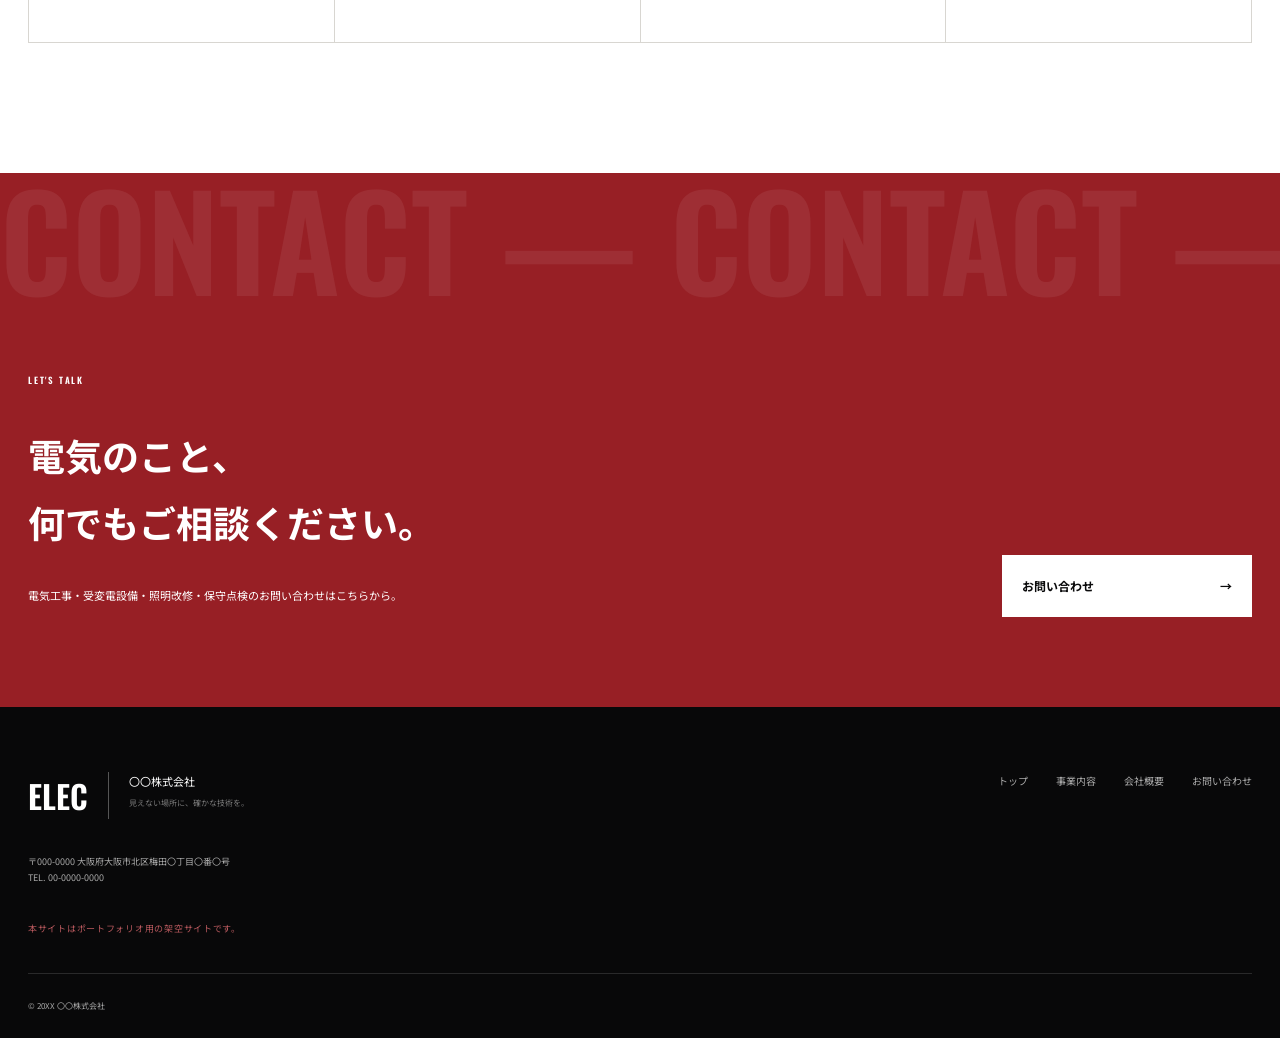
==== commit 384dab40: "大見出しを日本語の意味単位で改行" ====
--- a/index.html
+++ b/index.html
@@ -1,7 +1,7 @@
-<!doctype html><html lang="ja"><head><meta charset="UTF-8"><meta name="viewport" content="width=device-width,initial-scale=1"><meta name="description" content="受変電・照明・弱電設備の設計施工から保守まで。"><title>トップ | 〇〇株式会社</title><link rel="preconnect" href="https://fonts.googleapis.com"><link rel="preconnect" href="https://fonts.gstatic.com" crossorigin><link href="https://fonts.googleapis.com/css2?family=Noto+Sans+JP:wght@400;500;600;700;800;900&family=Oswald:wght@500;600;700&display=swap" rel="stylesheet"><link rel="stylesheet" href="styles.css?v=mobile-overflow4"><script src="script.js" defer></script><link rel="icon" href="favicon-electric.svg" type="image/svg+xml"><meta property="og:type" content="website"><meta property="og:title" content="〇〇株式会社 | 見えない場所に、確かな技術を。"><meta property="og:description" content="受変電・照明・弱電設備の設計施工から保守まで。建物の未来を灯す電気設備工事会社です。"><meta property="og:url" content="https://pan1535ipad.github.io/modern-sample/"><meta property="og:image" content="https://pan1535ipad.github.io/modern-sample/assets/ogp.jpg"><meta name="twitter:card" content="summary_large_image"></head><body><div class="loader"><span>ELECTRICAL WORKS</span><i></i></div><div class="cursor"></div><header><a class="logo" href="index.html"><b>ELEC</b><span>〇〇株式会社<small>LOW VOLTAGE ENGINEERING</small></span></a><button class="menu" aria-label="メニュー" aria-expanded="false"><i></i><i></i></button><nav><a href="index.html">トップ</a><a href="services.html">事業内容</a><a href="company.html">会社概要</a><a href="contact.html">お問い合わせ</a></nav><a class="head-contact" href="contact.html">CONTACT <b>↗</b></a></header><main><section class="hero"><img src="https://images.unsplash.com/photo-1621905252507-b35492cc74b4?auto=format&fit=crop&w=1800&q=88" alt="弱電・通信設備を点検する技術者"><div class="hero-overlay"></div><div class="hero-text"><p>LOW VOLTAGE SYSTEMS<br>FOR A BETTER TOMORROW</p><h1>見えない場所に、<br><em>確かな技術</em>を。</h1><div class="hero-note">受変電から照明、通信まで。<br>建物の機能を電気で動かす。</div></div><div class="hero-index">01 / 04</div><div class="scroll">SCROLL <i></i></div></section>
-<section class="statement"><div class="vertical">OUR MISSION</div><div class="reveal"><small>BUILDING × PEOPLE × TECHNOLOGY</small><h2>電気は、建物の中で<br>毎日を動かし続けている。</h2></div><p class="reveal"><span class="sp-line">私たちは、電気設備の設計施工から</span><span class="sp-line">メンテナンスまで対応。</span><span class="sp-line">建物のライフサイクルを一貫して支えます。</span><span class="sp-line">目には見えない配線まで、誠実に、美しく。</span></p></section>
+<!doctype html><html lang="ja"><head><meta charset="UTF-8"><meta name="viewport" content="width=device-width,initial-scale=1"><meta name="description" content="受変電・照明・弱電設備の設計施工から保守まで。"><title>トップ | 〇〇株式会社</title><link rel="preconnect" href="https://fonts.googleapis.com"><link rel="preconnect" href="https://fonts.gstatic.com" crossorigin><link href="https://fonts.googleapis.com/css2?family=Noto+Sans+JP:wght@400;500;600;700;800;900&family=Oswald:wght@500;600;700&display=swap" rel="stylesheet"><link rel="stylesheet" href="styles.css?v=heading-break2"><script src="script.js" defer></script><link rel="icon" href="favicon-electric.svg" type="image/svg+xml"><meta property="og:type" content="website"><meta property="og:title" content="〇〇株式会社 | 見えない場所に、確かな技術を。"><meta property="og:description" content="受変電・照明・弱電設備の設計施工から保守まで。建物の未来を灯す電気設備工事会社です。"><meta property="og:url" content="https://pan1535ipad.github.io/modern-sample/"><meta property="og:image" content="https://pan1535ipad.github.io/modern-sample/assets/ogp.jpg"><meta name="twitter:card" content="summary_large_image"></head><body><div class="loader"><span>ELECTRICAL WORKS</span><i></i></div><div class="cursor"></div><header><a class="logo" href="index.html"><b>ELEC</b><span>〇〇株式会社<small>LOW VOLTAGE ENGINEERING</small></span></a><button class="menu" aria-label="メニュー" aria-expanded="false"><i></i><i></i></button><nav><a href="index.html">トップ</a><a href="services.html">事業内容</a><a href="company.html">会社概要</a><a href="contact.html">お問い合わせ</a></nav><a class="head-contact" href="contact.html">CONTACT <b>↗</b></a></header><main><section class="hero"><img src="https://images.unsplash.com/photo-1621905252507-b35492cc74b4?auto=format&fit=crop&w=1800&q=88" alt="弱電・通信設備を点検する技術者"><div class="hero-overlay"></div><div class="hero-text"><p>LOW VOLTAGE SYSTEMS<br>FOR A BETTER TOMORROW</p><h1>見えない場所に、<br><em>確かな技術</em>を。</h1><div class="hero-note">受変電から照明、通信まで。<br>建物の機能を電気で動かす。</div></div><div class="hero-index">01 / 04</div><div class="scroll">SCROLL <i></i></div></section>
+<section class="statement"><div class="vertical">OUR MISSION</div><div class="reveal"><small>BUILDING × PEOPLE × TECHNOLOGY</small><h2 class="meaning-heading"><span>電気は、</span><span>建物の中で</span><br class="desktop-break"><span>毎日を動かし</span><span>続けている。</span></h2></div><p class="reveal"><span class="sp-line">私たちは、電気設備の設計施工から</span><span class="sp-line">メンテナンスまで対応。</span><span class="sp-line">建物のライフサイクルを一貫して支えます。</span><span class="sp-line">目には見えない配線まで、誠実に、美しく。</span></p></section>
 <section class="services"><div class="section-head reveal"><small>01 — SERVICES</small><h2>SERVICE</h2><p>建物を動かす、3つの電気技術。</p><a href="services.html">VIEW ALL →</a></div><div class="service-list"><a href="services.html#power" class="service-row reveal"><b>01</b><h3>受変電・幹線設備</h3><span>POWER DISTRIBUTION</span><i>↗</i><div class="service-preview air"></div></a><a href="services.html#lighting" class="service-row reveal"><b>02</b><h3>照明・電力設備</h3><span>LIGHTING & POWER</span><i>↗</i><div class="service-preview water"></div></a><a href="services.html#communication" class="service-row reveal"><b>03</b><h3>弱電・通信設備</h3><span>LOW VOLTAGE</span><i>↗</i><div class="service-preview electric"></div></a></div></section>
 <section class="philosophy"><div class="philosophy-photo reveal"></div><div class="philosophy-copy reveal"><small>02 — PHILOSOPHY</small><h2>電気の、その先の<br>人を支える。</h2><p><span class="sp-line">電気設備は、建物の中で目立たない存在です。</span><span class="sp-line">だからこそ、見えない配線や接続まで</span><span class="sp-line">美しい仕事にこだわり、</span><span class="sp-line">確かな技術で、安全と快適をつくり続けます。</span></p><a href="company.html">私たちについて →</a></div><strong>GOOD BUILDINGS<br>SUPPORT<br>GOOD LIVES.</strong></section>
 <section class="projects"><div class="section-head reveal"><small>03 — PROJECTS</small><h2>施工実績</h2><p>さまざまな建物の電気工事に携わってきました。</p></div><div class="project-grid"><article class="reveal"><div class="project-img p1"></div><small>OFFICE / OSAKA</small><h3>オフィスビル 受変電設備更新</h3><p>受変電・幹線設備</p></article><article class="reveal"><div class="project-img p2"></div><small>COMMERCIAL / HYOGO</small><h3>商業施設 LED照明改修</h3><p>照明・電力設備</p></article><article class="reveal"><div class="project-img p3"></div><small>PUBLIC / KYOTO</small><h3>公共施設 非常用電源更新</h3><p>非常用電源・防災設備</p></article></div></section>
 <section class="numbers"><div class="reveal"><small>04 — OUR STRENGTH</small><h2>数字で見る、<br>私たちの技術力。</h2></div><div><strong data-count="1200">0</strong><span>件以上<br>施工実績</span></div><div><strong data-count="850">0</strong><span>件以上<br>年間保守点検</span></div><div><strong data-count="96">0</strong><span>%<br>継続取引率</span></div><div><strong data-count="50">0</strong><span>年<br>創業から</span></div></section>
-<section class="maintenance"><div class="section-head reveal"><small>05 — MAINTENANCE</small><h2>建てた後も、ずっと。</h2><p><span class="sp-line">定期点検から緊急対応まで、</span><span class="sp-line">建物の安心を支え続けます。</span></p></div><ol><li class="reveal"><b>01</b><h3>点検・診断</h3><p>電気技術者が設備を総合的に診断。</p></li><li class="reveal"><b>02</b><h3>計画のご提案</h3><p>建物ごとの最適な保全計画を立案。</p></li><li class="reveal"><b>03</b><h3>実施・報告</h3><p>安全に作業し、結果を明確にご報告。</p></li><li class="reveal"><b>04</b><h3>継続サポート</h3><p>トラブル対応まで長期的に支援。</p></li></ol></section></main><section class="contact-band"><div class="marquee"><span>CONTACT — CONTACT — CONTACT — CONTACT —&nbsp;</span><span>CONTACT — CONTACT — CONTACT — CONTACT —&nbsp;</span></div><div class="contact-band-inner reveal"><div><small>LET'S TALK</small><h2>電気のこと、<br>何でもご相談ください。</h2><p>電気工事・受変電設備・照明改修・保守点検のお問い合わせはこちらから。</p></div><a href="contact.html">お問い合わせ <b>→</b></a></div></section><footer><div class="foot-logo"><b>ELEC</b><p>〇〇株式会社<br><small>見えない場所に、確かな技術を。</small></p></div><nav><a href="index.html">トップ</a><a href="services.html">事業内容</a><a href="company.html">会社概要</a><a href="contact.html">お問い合わせ</a></nav><div class="foot-info">〒000-0000 大阪府大阪市北区梅田〇丁目〇番〇号<br>TEL. 00-0000-0000</div><small class="portfolio-note">本サイトはポートフォリオ用の架空サイトです。</small><small class="copy">© 20XX 〇〇株式会社</small></footer></body></html>+<section class="maintenance"><div class="section-head reveal"><small>05 — MAINTENANCE</small><h2 class="meaning-heading maintenance-heading"><span>建てた後も、</span><span>ずっと。</span></h2><p><span class="sp-line">定期点検から緊急対応まで、</span><span class="sp-line">建物の安心を支え続けます。</span></p></div><ol><li class="reveal"><b>01</b><h3>点検・診断</h3><p>電気技術者が設備を総合的に診断。</p></li><li class="reveal"><b>02</b><h3>計画のご提案</h3><p>建物ごとの最適な保全計画を立案。</p></li><li class="reveal"><b>03</b><h3>実施・報告</h3><p>安全に作業し、結果を明確にご報告。</p></li><li class="reveal"><b>04</b><h3>継続サポート</h3><p>トラブル対応まで長期的に支援。</p></li></ol></section></main><section class="contact-band"><div class="marquee"><span>CONTACT — CONTACT — CONTACT — CONTACT —&nbsp;</span><span>CONTACT — CONTACT — CONTACT — CONTACT —&nbsp;</span></div><div class="contact-band-inner reveal"><div><small>LET'S TALK</small><h2>電気のこと、<br>何でもご相談ください。</h2><p>電気工事・受変電設備・照明改修・保守点検のお問い合わせはこちらから。</p></div><a href="contact.html">お問い合わせ <b>→</b></a></div></section><footer><div class="foot-logo"><b>ELEC</b><p>〇〇株式会社<br><small>見えない場所に、確かな技術を。</small></p></div><nav><a href="index.html">トップ</a><a href="services.html">事業内容</a><a href="company.html">会社概要</a><a href="contact.html">お問い合わせ</a></nav><div class="foot-info">〒000-0000 大阪府大阪市北区梅田〇丁目〇番〇号<br>TEL. 00-0000-0000</div><small class="portfolio-note">本サイトはポートフォリオ用の架空サイトです。</small><small class="copy">© 20XX 〇〇株式会社</small></footer></body></html>
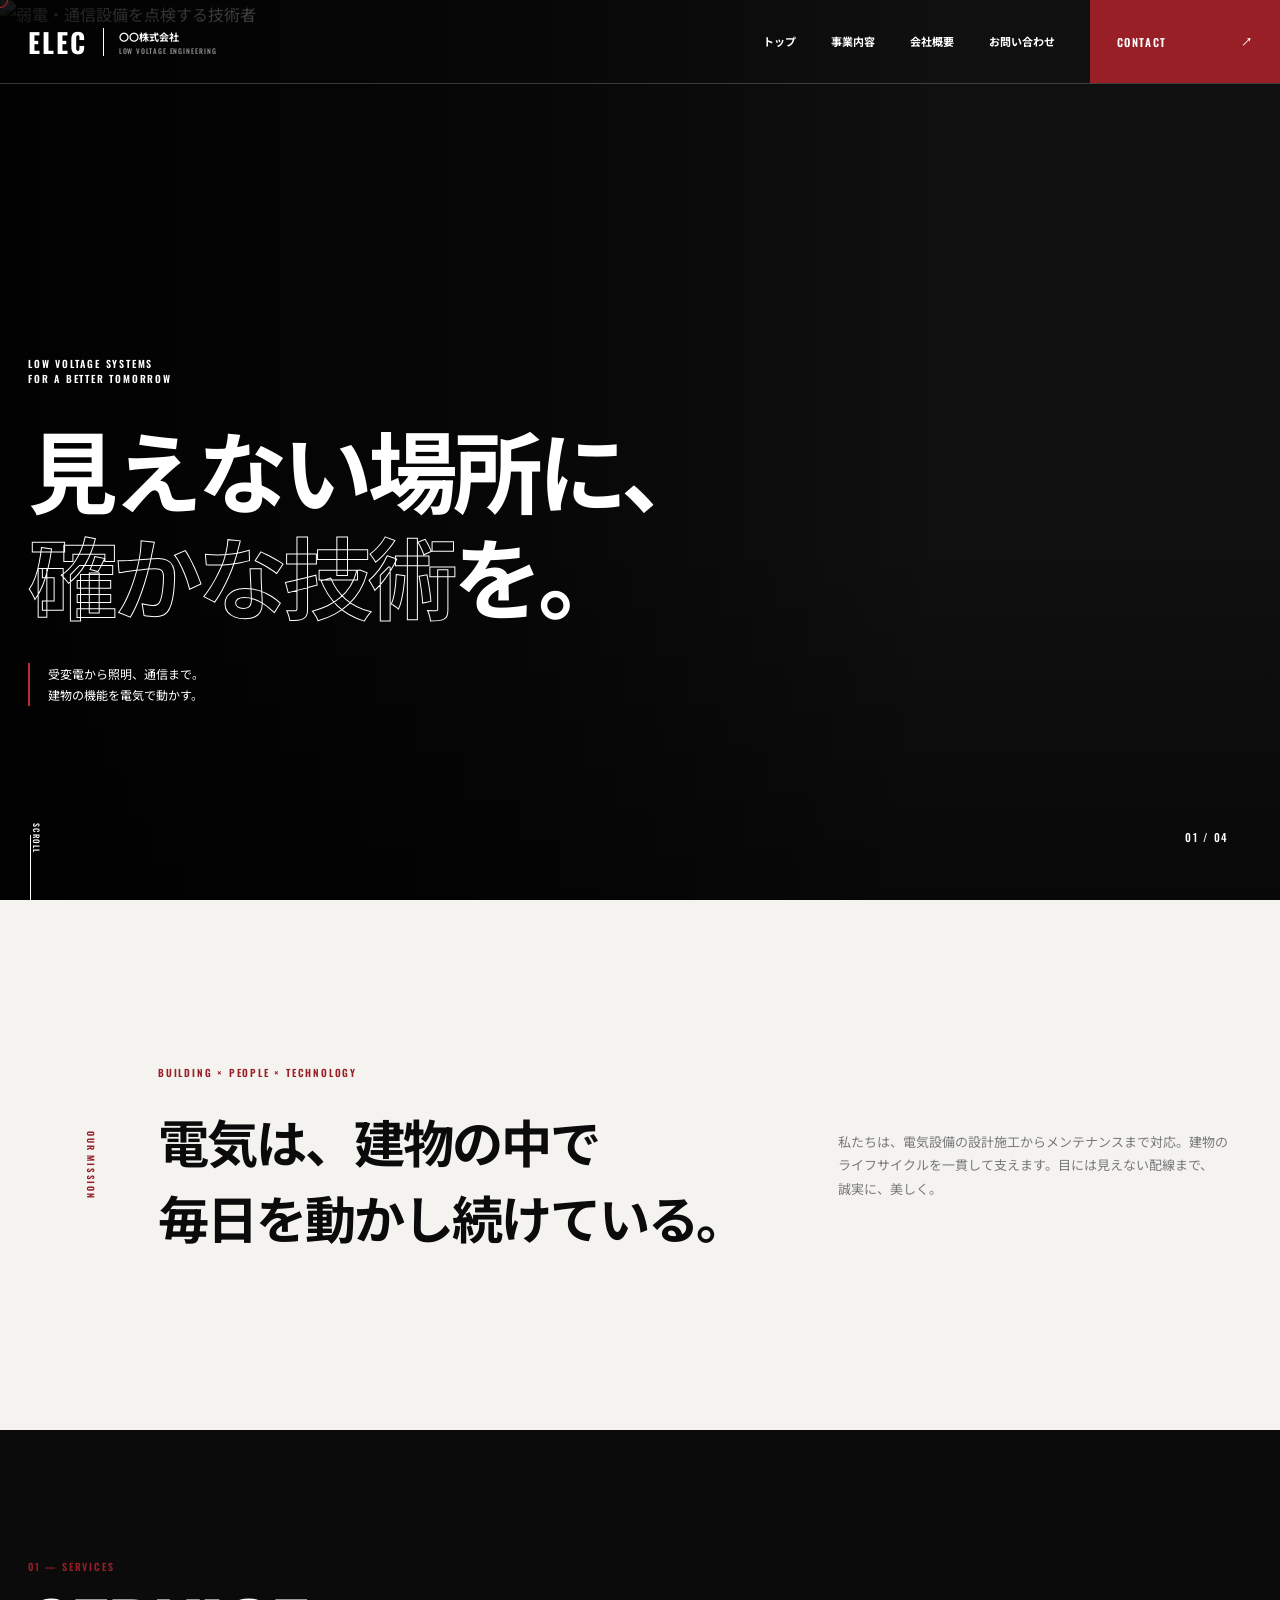
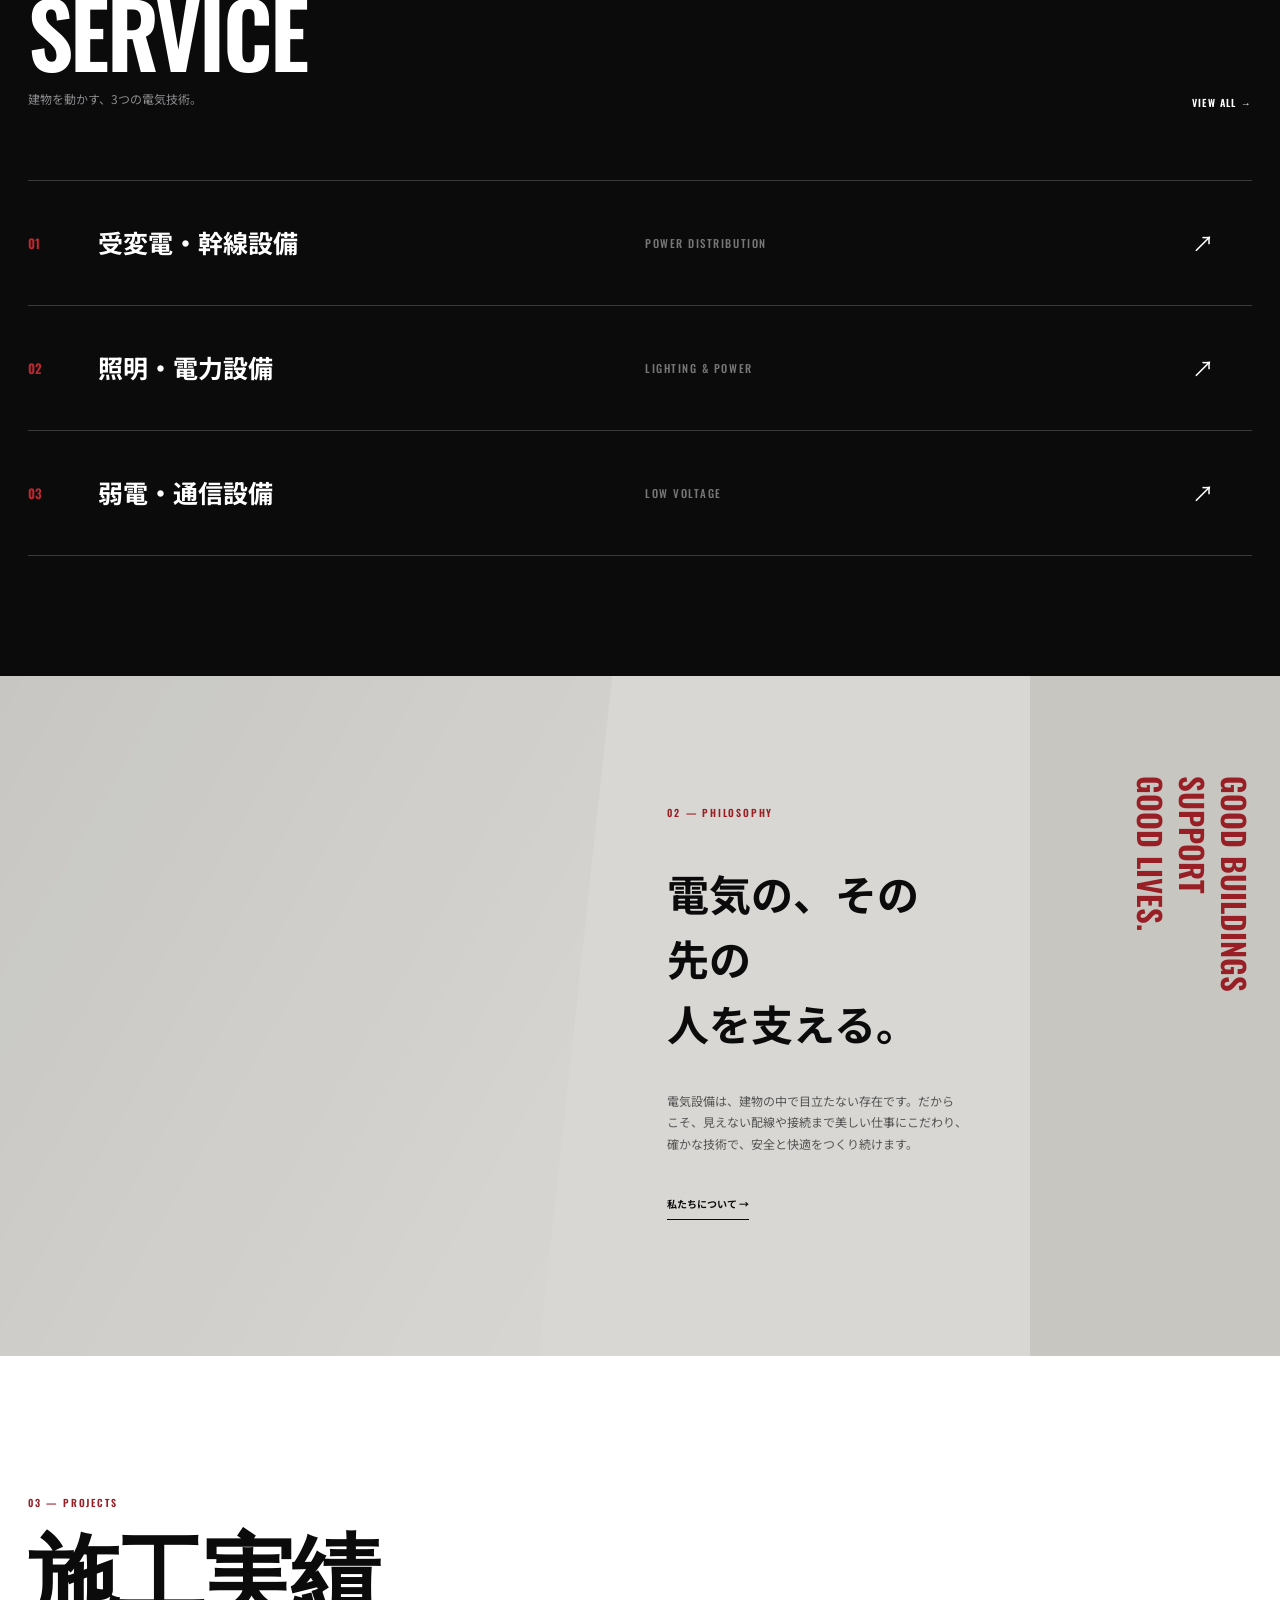
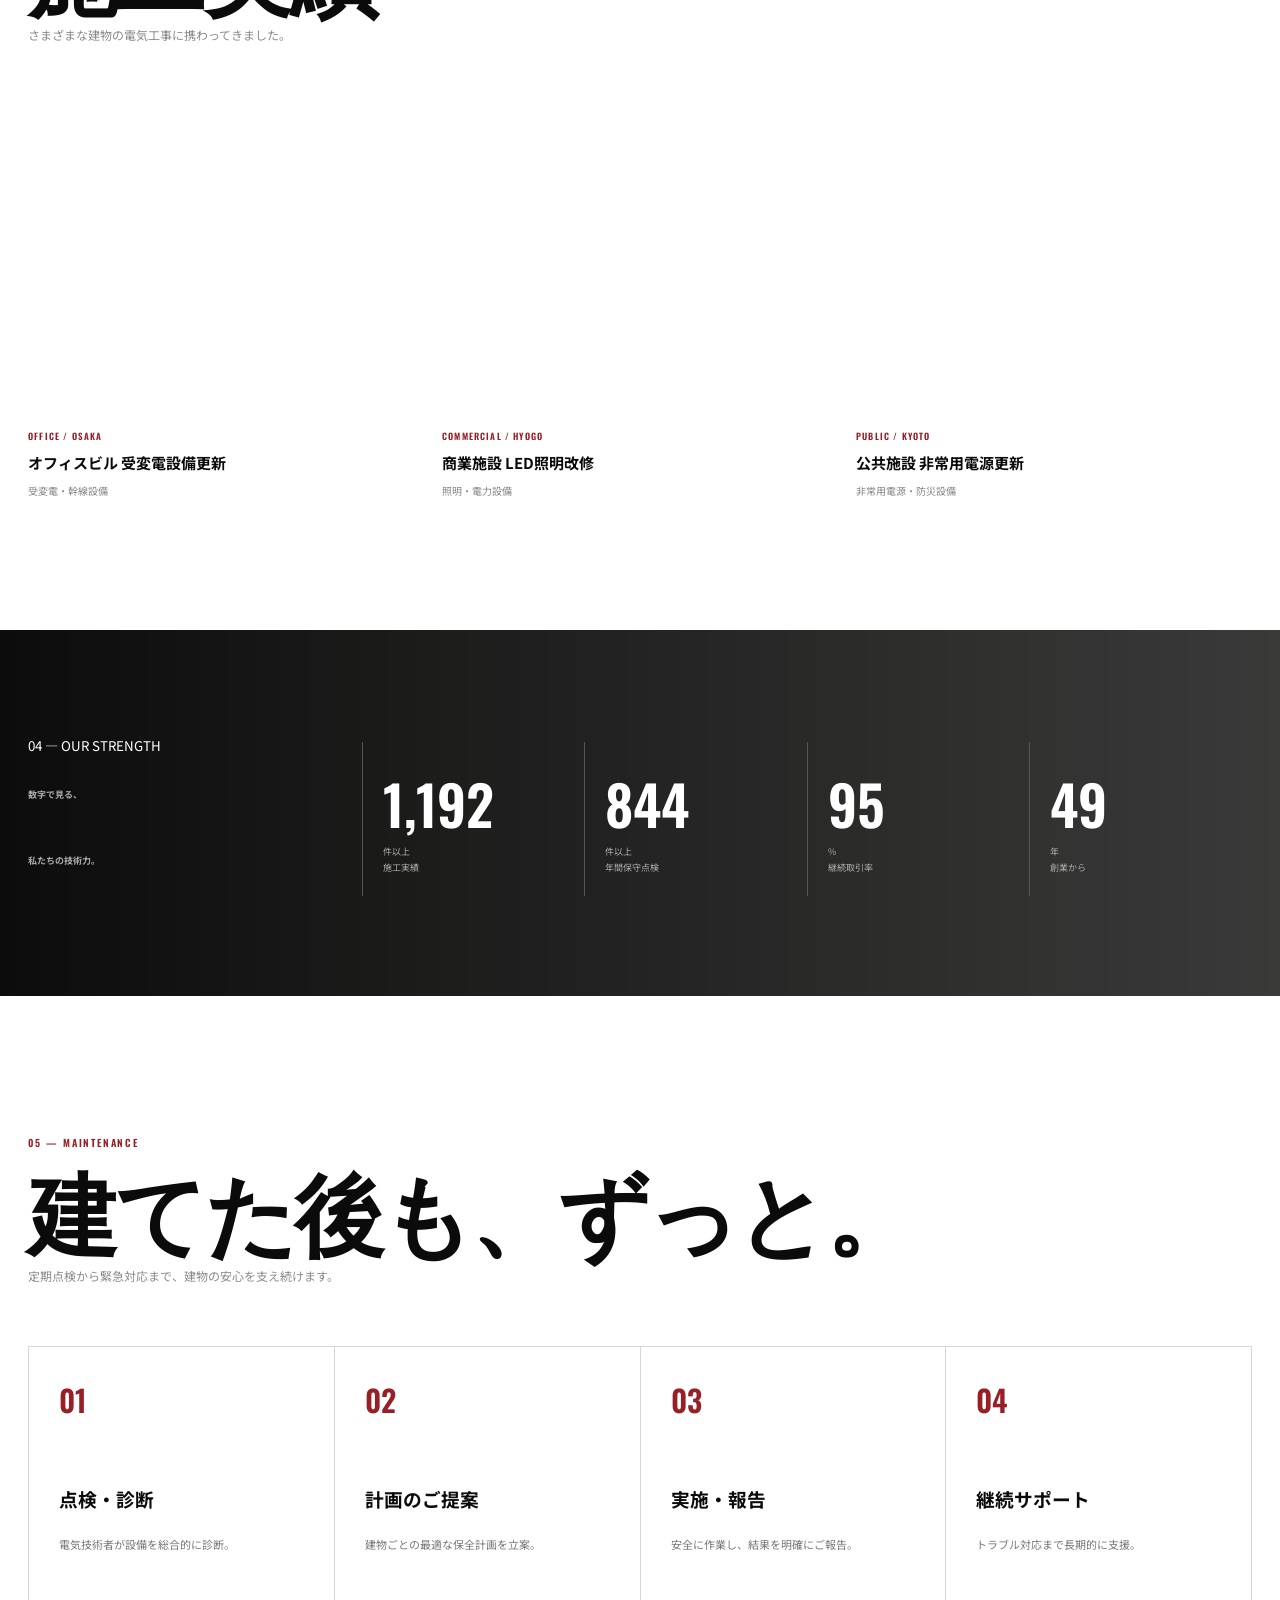
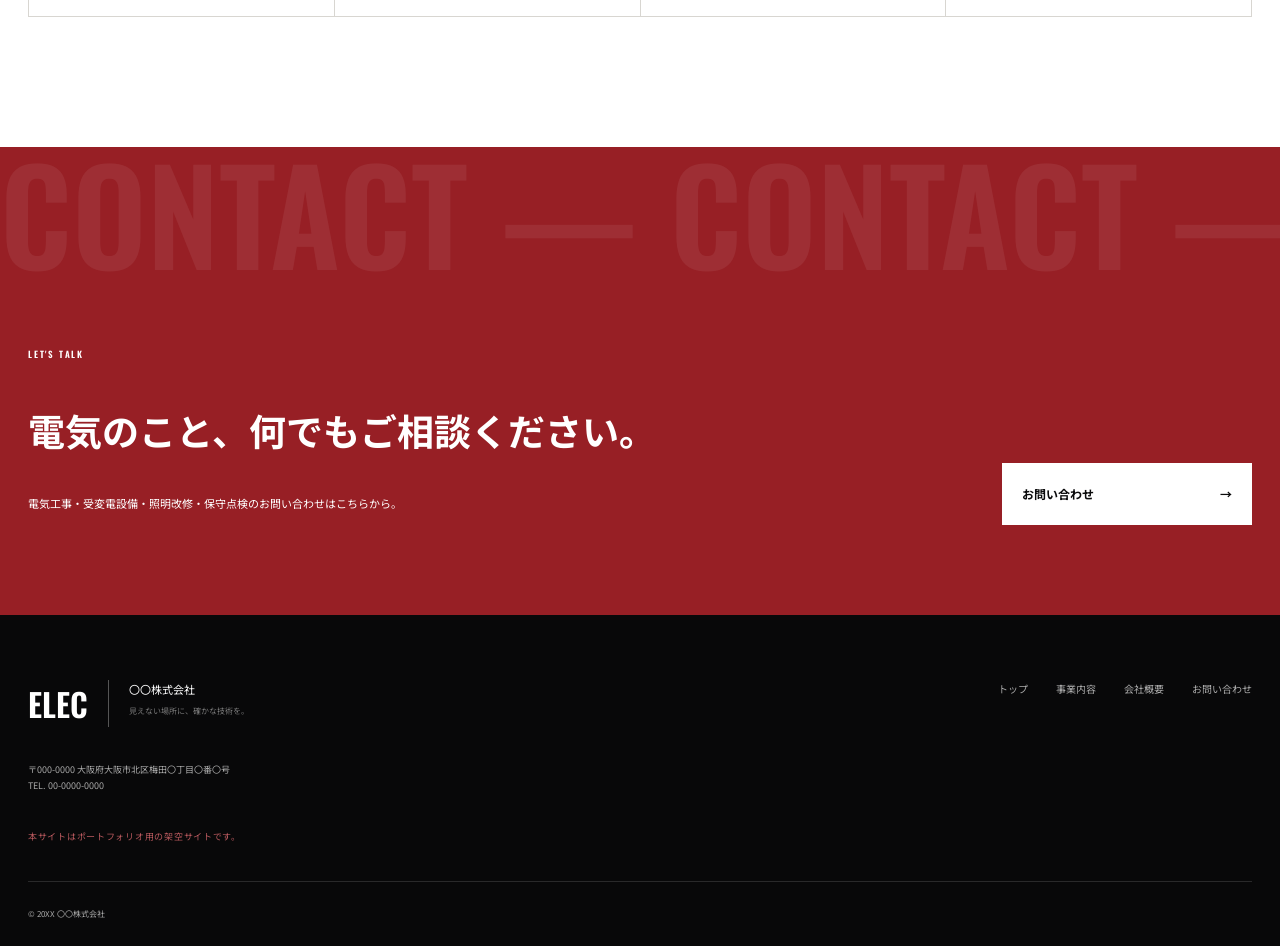
==== commit 5b0b8216: "全ページの大見出しを意味単位で改行" ====
--- a/index.html
+++ b/index.html
@@ -1,7 +1,7 @@
-<!doctype html><html lang="ja"><head><meta charset="UTF-8"><meta name="viewport" content="width=device-width,initial-scale=1"><meta name="description" content="受変電・照明・弱電設備の設計施工から保守まで。"><title>トップ | 〇〇株式会社</title><link rel="preconnect" href="https://fonts.googleapis.com"><link rel="preconnect" href="https://fonts.gstatic.com" crossorigin><link href="https://fonts.googleapis.com/css2?family=Noto+Sans+JP:wght@400;500;600;700;800;900&family=Oswald:wght@500;600;700&display=swap" rel="stylesheet"><link rel="stylesheet" href="styles.css?v=heading-break2"><script src="script.js" defer></script><link rel="icon" href="favicon-electric.svg" type="image/svg+xml"><meta property="og:type" content="website"><meta property="og:title" content="〇〇株式会社 | 見えない場所に、確かな技術を。"><meta property="og:description" content="受変電・照明・弱電設備の設計施工から保守まで。建物の未来を灯す電気設備工事会社です。"><meta property="og:url" content="https://pan1535ipad.github.io/modern-sample/"><meta property="og:image" content="https://pan1535ipad.github.io/modern-sample/assets/ogp.jpg"><meta name="twitter:card" content="summary_large_image"></head><body><div class="loader"><span>ELECTRICAL WORKS</span><i></i></div><div class="cursor"></div><header><a class="logo" href="index.html"><b>ELEC</b><span>〇〇株式会社<small>LOW VOLTAGE ENGINEERING</small></span></a><button class="menu" aria-label="メニュー" aria-expanded="false"><i></i><i></i></button><nav><a href="index.html">トップ</a><a href="services.html">事業内容</a><a href="company.html">会社概要</a><a href="contact.html">お問い合わせ</a></nav><a class="head-contact" href="contact.html">CONTACT <b>↗</b></a></header><main><section class="hero"><img src="https://images.unsplash.com/photo-1621905252507-b35492cc74b4?auto=format&fit=crop&w=1800&q=88" alt="弱電・通信設備を点検する技術者"><div class="hero-overlay"></div><div class="hero-text"><p>LOW VOLTAGE SYSTEMS<br>FOR A BETTER TOMORROW</p><h1>見えない場所に、<br><em>確かな技術</em>を。</h1><div class="hero-note">受変電から照明、通信まで。<br>建物の機能を電気で動かす。</div></div><div class="hero-index">01 / 04</div><div class="scroll">SCROLL <i></i></div></section>
+<!doctype html><html lang="ja"><head><meta charset="UTF-8"><meta name="viewport" content="width=device-width,initial-scale=1"><meta name="description" content="受変電・照明・弱電設備の設計施工から保守まで。"><title>トップ | 〇〇株式会社</title><link rel="preconnect" href="https://fonts.googleapis.com"><link rel="preconnect" href="https://fonts.gstatic.com" crossorigin><link href="https://fonts.googleapis.com/css2?family=Noto+Sans+JP:wght@400;500;600;700;800;900&family=Oswald:wght@500;600;700&display=swap" rel="stylesheet"><link rel="stylesheet" href="styles.css?v=semantic-headings3"><script src="script.js" defer></script><link rel="icon" href="favicon-electric.svg" type="image/svg+xml"><meta property="og:type" content="website"><meta property="og:title" content="〇〇株式会社 | 見えない場所に、確かな技術を。"><meta property="og:description" content="受変電・照明・弱電設備の設計施工から保守まで。建物の未来を灯す電気設備工事会社です。"><meta property="og:url" content="https://pan1535ipad.github.io/modern-sample/"><meta property="og:image" content="https://pan1535ipad.github.io/modern-sample/assets/ogp.jpg"><meta name="twitter:card" content="summary_large_image"></head><body><div class="loader"><span>ELECTRICAL WORKS</span><i></i></div><div class="cursor"></div><header><a class="logo" href="index.html"><b>ELEC</b><span>〇〇株式会社<small>LOW VOLTAGE ENGINEERING</small></span></a><button class="menu" aria-label="メニュー" aria-expanded="false"><i></i><i></i></button><nav><a href="index.html">トップ</a><a href="services.html">事業内容</a><a href="company.html">会社概要</a><a href="contact.html">お問い合わせ</a></nav><a class="head-contact" href="contact.html">CONTACT <b>↗</b></a></header><main><section class="hero"><img src="https://images.unsplash.com/photo-1621905252507-b35492cc74b4?auto=format&fit=crop&w=1800&q=88" alt="弱電・通信設備を点検する技術者"><div class="hero-overlay"></div><div class="hero-text"><p>LOW VOLTAGE SYSTEMS<br>FOR A BETTER TOMORROW</p><h1>見えない場所に、<br><em>確かな技術</em>を。</h1><div class="hero-note">受変電から照明、通信まで。<br>建物の機能を電気で動かす。</div></div><div class="hero-index">01 / 04</div><div class="scroll">SCROLL <i></i></div></section>
 <section class="statement"><div class="vertical">OUR MISSION</div><div class="reveal"><small>BUILDING × PEOPLE × TECHNOLOGY</small><h2 class="meaning-heading"><span>電気は、</span><span>建物の中で</span><br class="desktop-break"><span>毎日を動かし</span><span>続けている。</span></h2></div><p class="reveal"><span class="sp-line">私たちは、電気設備の設計施工から</span><span class="sp-line">メンテナンスまで対応。</span><span class="sp-line">建物のライフサイクルを一貫して支えます。</span><span class="sp-line">目には見えない配線まで、誠実に、美しく。</span></p></section>
 <section class="services"><div class="section-head reveal"><small>01 — SERVICES</small><h2>SERVICE</h2><p>建物を動かす、3つの電気技術。</p><a href="services.html">VIEW ALL →</a></div><div class="service-list"><a href="services.html#power" class="service-row reveal"><b>01</b><h3>受変電・幹線設備</h3><span>POWER DISTRIBUTION</span><i>↗</i><div class="service-preview air"></div></a><a href="services.html#lighting" class="service-row reveal"><b>02</b><h3>照明・電力設備</h3><span>LIGHTING & POWER</span><i>↗</i><div class="service-preview water"></div></a><a href="services.html#communication" class="service-row reveal"><b>03</b><h3>弱電・通信設備</h3><span>LOW VOLTAGE</span><i>↗</i><div class="service-preview electric"></div></a></div></section>
-<section class="philosophy"><div class="philosophy-photo reveal"></div><div class="philosophy-copy reveal"><small>02 — PHILOSOPHY</small><h2>電気の、その先の<br>人を支える。</h2><p><span class="sp-line">電気設備は、建物の中で目立たない存在です。</span><span class="sp-line">だからこそ、見えない配線や接続まで</span><span class="sp-line">美しい仕事にこだわり、</span><span class="sp-line">確かな技術で、安全と快適をつくり続けます。</span></p><a href="company.html">私たちについて →</a></div><strong>GOOD BUILDINGS<br>SUPPORT<br>GOOD LIVES.</strong></section>
+<section class="philosophy"><div class="philosophy-photo reveal"></div><div class="philosophy-copy reveal"><small>02 — PHILOSOPHY</small><h2 class="semantic-heading philosophy-heading"><span>電気の、その先の</span><br class="desktop-break"><span>人を支える。</span></h2><p><span class="sp-line">電気設備は、建物の中で目立たない存在です。</span><span class="sp-line">だからこそ、見えない配線や接続まで</span><span class="sp-line">美しい仕事にこだわり、</span><span class="sp-line">確かな技術で、安全と快適をつくり続けます。</span></p><a href="company.html">私たちについて →</a></div><strong>GOOD BUILDINGS<br>SUPPORT<br>GOOD LIVES.</strong></section>
 <section class="projects"><div class="section-head reveal"><small>03 — PROJECTS</small><h2>施工実績</h2><p>さまざまな建物の電気工事に携わってきました。</p></div><div class="project-grid"><article class="reveal"><div class="project-img p1"></div><small>OFFICE / OSAKA</small><h3>オフィスビル 受変電設備更新</h3><p>受変電・幹線設備</p></article><article class="reveal"><div class="project-img p2"></div><small>COMMERCIAL / HYOGO</small><h3>商業施設 LED照明改修</h3><p>照明・電力設備</p></article><article class="reveal"><div class="project-img p3"></div><small>PUBLIC / KYOTO</small><h3>公共施設 非常用電源更新</h3><p>非常用電源・防災設備</p></article></div></section>
-<section class="numbers"><div class="reveal"><small>04 — OUR STRENGTH</small><h2>数字で見る、<br>私たちの技術力。</h2></div><div><strong data-count="1200">0</strong><span>件以上<br>施工実績</span></div><div><strong data-count="850">0</strong><span>件以上<br>年間保守点検</span></div><div><strong data-count="96">0</strong><span>%<br>継続取引率</span></div><div><strong data-count="50">0</strong><span>年<br>創業から</span></div></section>
-<section class="maintenance"><div class="section-head reveal"><small>05 — MAINTENANCE</small><h2 class="meaning-heading maintenance-heading"><span>建てた後も、</span><span>ずっと。</span></h2><p><span class="sp-line">定期点検から緊急対応まで、</span><span class="sp-line">建物の安心を支え続けます。</span></p></div><ol><li class="reveal"><b>01</b><h3>点検・診断</h3><p>電気技術者が設備を総合的に診断。</p></li><li class="reveal"><b>02</b><h3>計画のご提案</h3><p>建物ごとの最適な保全計画を立案。</p></li><li class="reveal"><b>03</b><h3>実施・報告</h3><p>安全に作業し、結果を明確にご報告。</p></li><li class="reveal"><b>04</b><h3>継続サポート</h3><p>トラブル対応まで長期的に支援。</p></li></ol></section></main><section class="contact-band"><div class="marquee"><span>CONTACT — CONTACT — CONTACT — CONTACT —&nbsp;</span><span>CONTACT — CONTACT — CONTACT — CONTACT —&nbsp;</span></div><div class="contact-band-inner reveal"><div><small>LET'S TALK</small><h2>電気のこと、<br>何でもご相談ください。</h2><p>電気工事・受変電設備・照明改修・保守点検のお問い合わせはこちらから。</p></div><a href="contact.html">お問い合わせ <b>→</b></a></div></section><footer><div class="foot-logo"><b>ELEC</b><p>〇〇株式会社<br><small>見えない場所に、確かな技術を。</small></p></div><nav><a href="index.html">トップ</a><a href="services.html">事業内容</a><a href="company.html">会社概要</a><a href="contact.html">お問い合わせ</a></nav><div class="foot-info">〒000-0000 大阪府大阪市北区梅田〇丁目〇番〇号<br>TEL. 00-0000-0000</div><small class="portfolio-note">本サイトはポートフォリオ用の架空サイトです。</small><small class="copy">© 20XX 〇〇株式会社</small></footer></body></html>+<section class="numbers"><div class="reveal"><small>04 — OUR STRENGTH</small><h2 class="semantic-heading numbers-heading"><span>数字で見る、</span><br class="desktop-break"><span>私たちの技術力。</span></h2></div><div><strong data-count="1200">0</strong><span>件以上<br>施工実績</span></div><div><strong data-count="850">0</strong><span>件以上<br>年間保守点検</span></div><div><strong data-count="96">0</strong><span>%<br>継続取引率</span></div><div><strong data-count="50">0</strong><span>年<br>創業から</span></div></section>
+<section class="maintenance"><div class="section-head reveal"><small>05 — MAINTENANCE</small><h2 class="meaning-heading maintenance-heading"><span>建てた後も、</span><span>ずっと。</span></h2><p><span class="sp-line">定期点検から緊急対応まで、</span><span class="sp-line">建物の安心を支え続けます。</span></p></div><ol><li class="reveal"><b>01</b><h3>点検・診断</h3><p>電気技術者が設備を総合的に診断。</p></li><li class="reveal"><b>02</b><h3>計画のご提案</h3><p>建物ごとの最適な保全計画を立案。</p></li><li class="reveal"><b>03</b><h3>実施・報告</h3><p>安全に作業し、結果を明確にご報告。</p></li><li class="reveal"><b>04</b><h3>継続サポート</h3><p>トラブル対応まで長期的に支援。</p></li></ol></section></main><section class="contact-band"><div class="marquee"><span>CONTACT — CONTACT — CONTACT — CONTACT —&nbsp;</span><span>CONTACT — CONTACT — CONTACT — CONTACT —&nbsp;</span></div><div class="contact-band-inner reveal"><div><small>LET'S TALK</small><h2 class="semantic-heading cta-heading"><span>電気のこと、</span><span>何でもご相談ください。</span></h2><p>電気工事・受変電設備・照明改修・保守点検のお問い合わせはこちらから。</p></div><a href="contact.html">お問い合わせ <b>→</b></a></div></section><footer><div class="foot-logo"><b>ELEC</b><p>〇〇株式会社<br><small>見えない場所に、確かな技術を。</small></p></div><nav><a href="index.html">トップ</a><a href="services.html">事業内容</a><a href="company.html">会社概要</a><a href="contact.html">お問い合わせ</a></nav><div class="foot-info">〒000-0000 大阪府大阪市北区梅田〇丁目〇番〇号<br>TEL. 00-0000-0000</div><small class="portfolio-note">本サイトはポートフォリオ用の架空サイトです。</small><small class="copy">© 20XX 〇〇株式会社</small></footer></body></html>
--- a/styles.css
+++ b/styles.css
@@ -137,3 +137,13 @@
 
   .term-keep{max-width:100%}
 }
+
+
+/* Meaning-based mobile heading lines */
+.meaning-heading>span{display:inline}
+@media(max-width:600px){
+  .meaning-heading .desktop-break{display:none}
+  .meaning-heading>span{display:block;width:max-content;max-width:100%;white-space:nowrap}
+  .statement .meaning-heading{font-size:clamp(2.35rem,11vw,2.8rem);line-height:1.5}
+  .maintenance .maintenance-heading{font-size:clamp(3.15rem,15vw,3.75rem);line-height:1.35}
+}
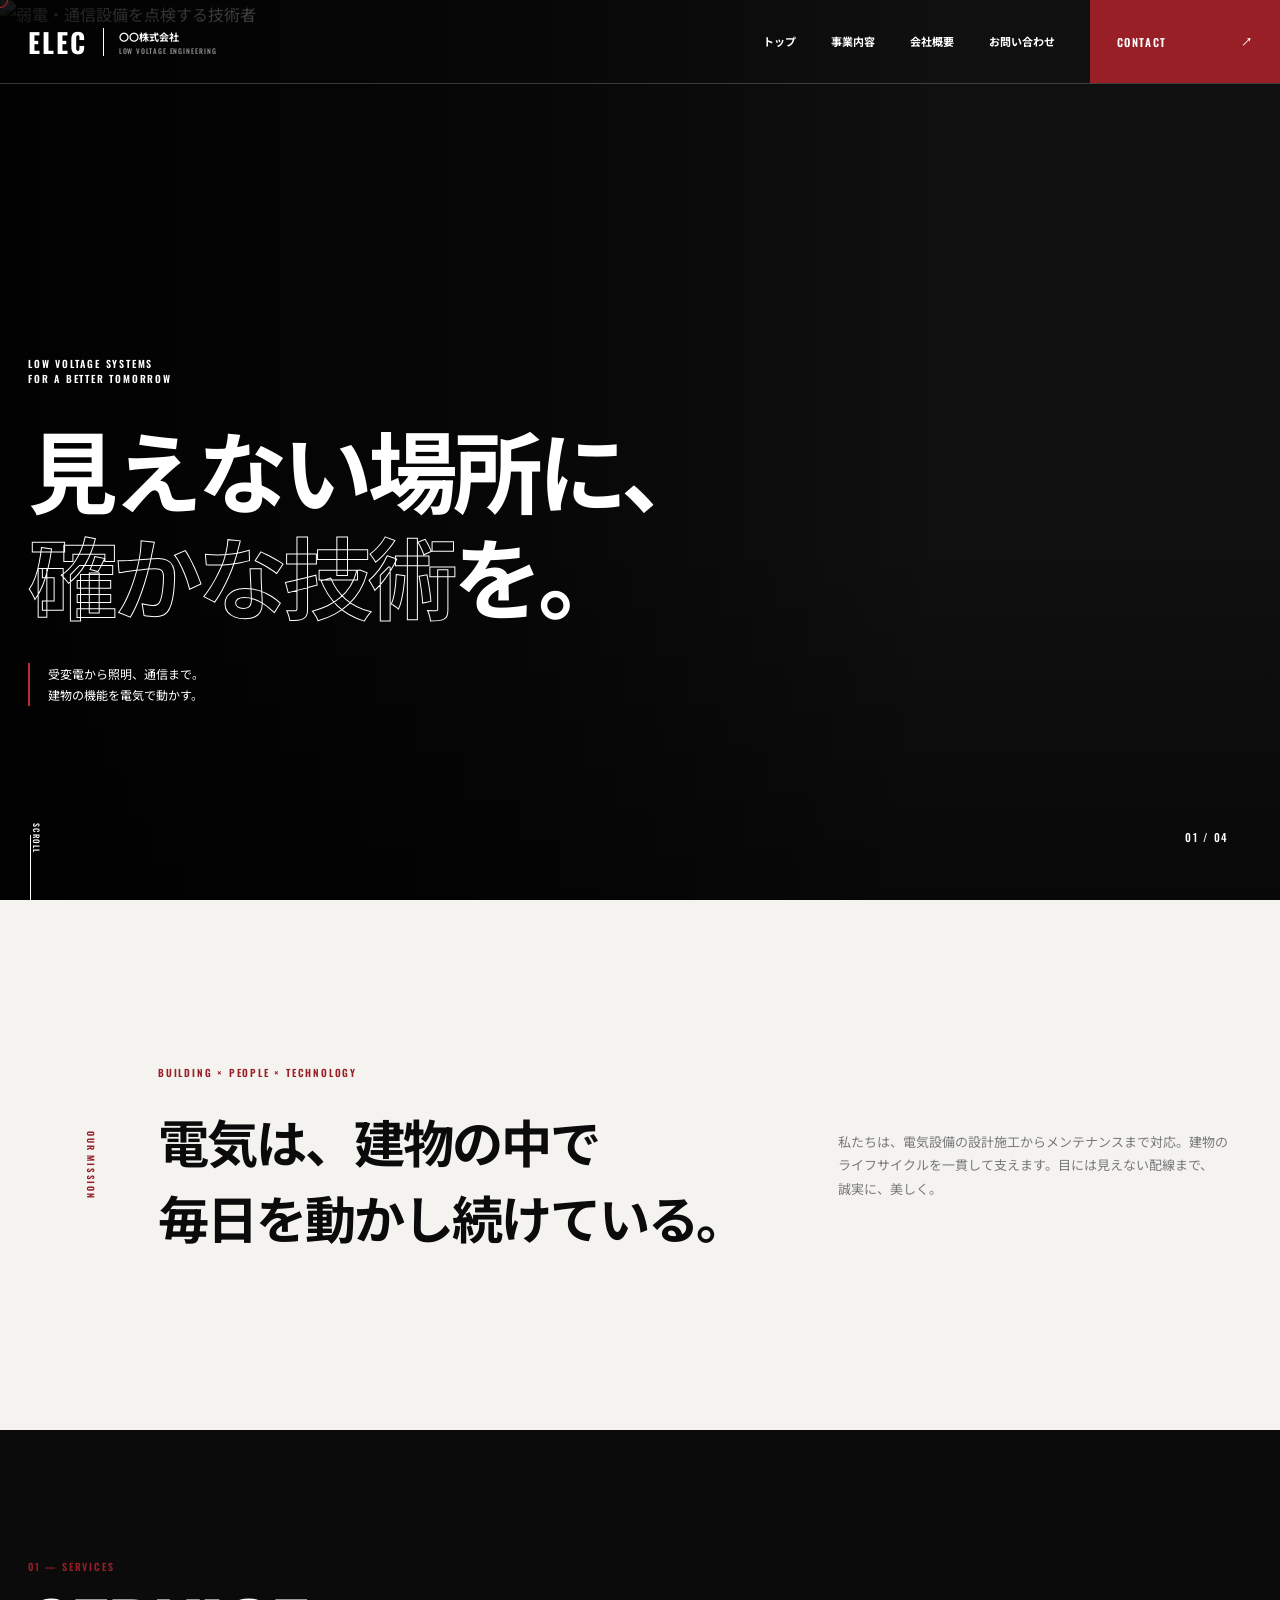
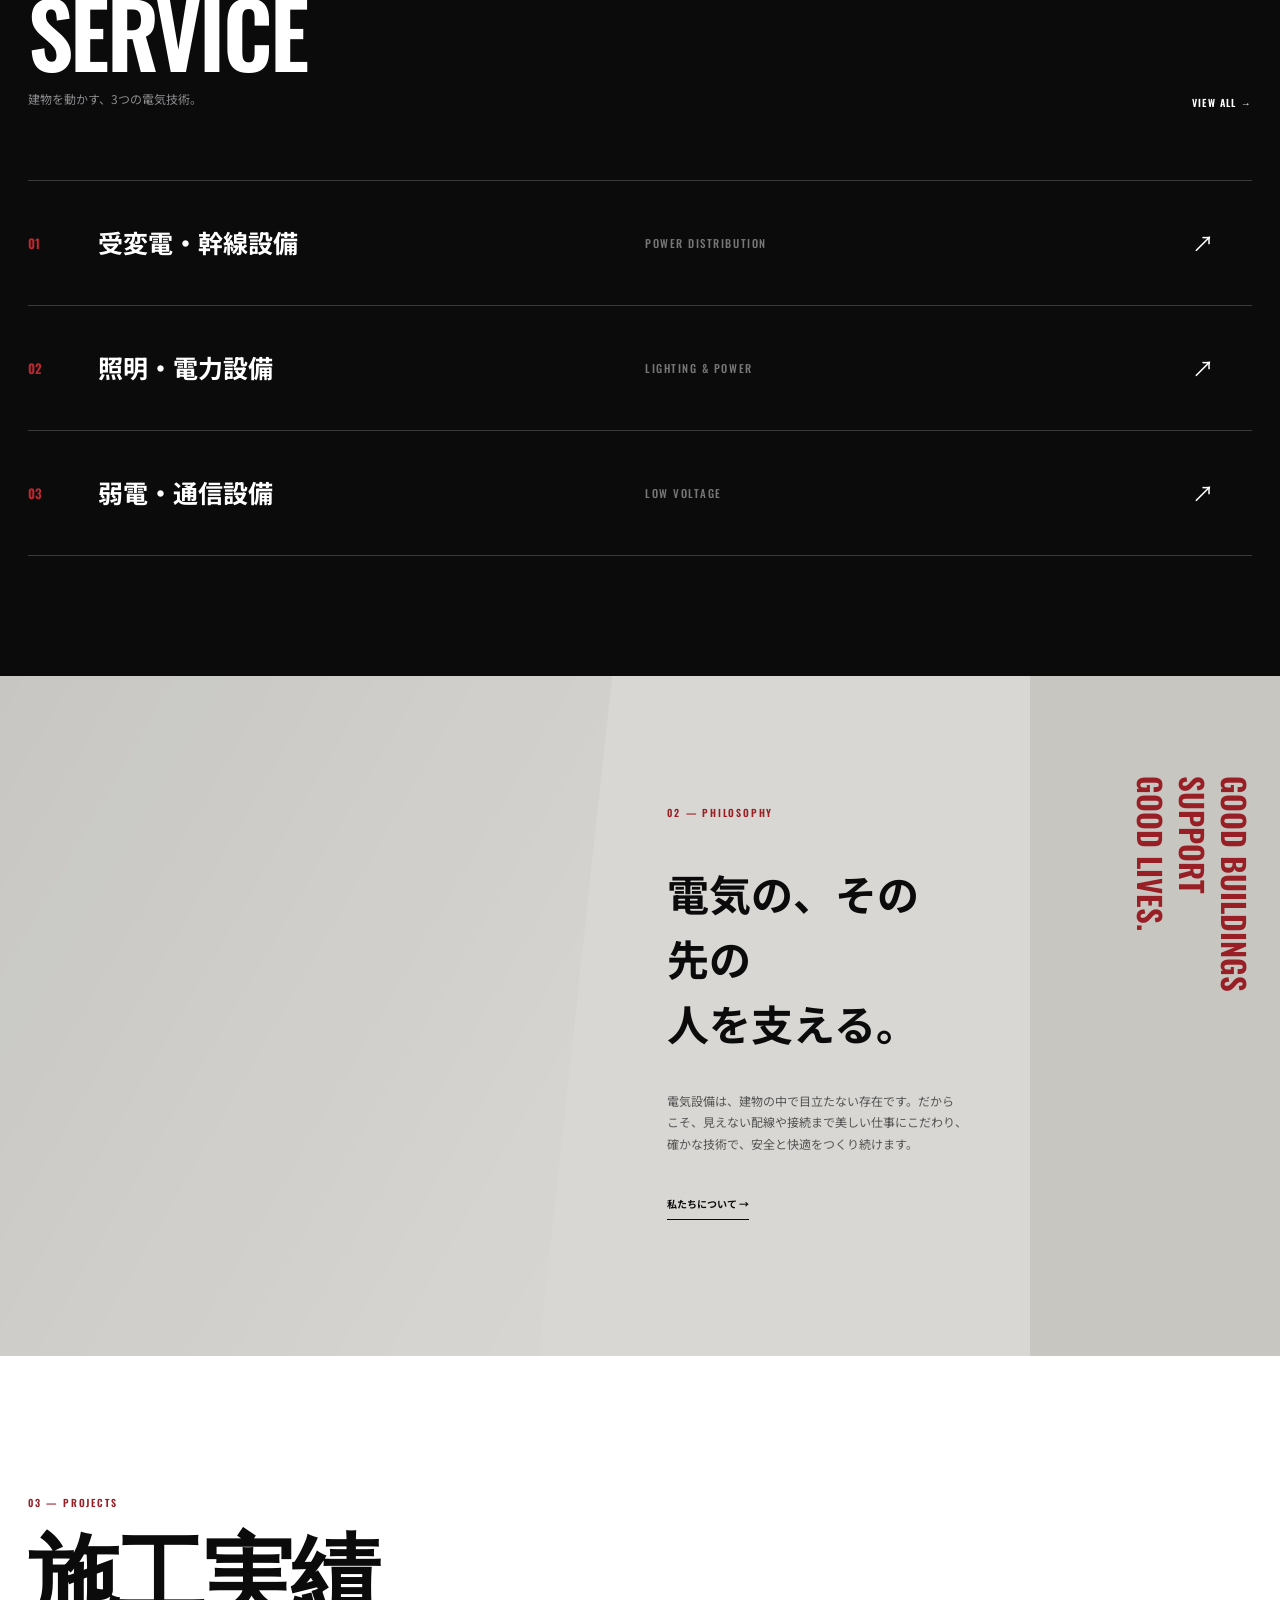
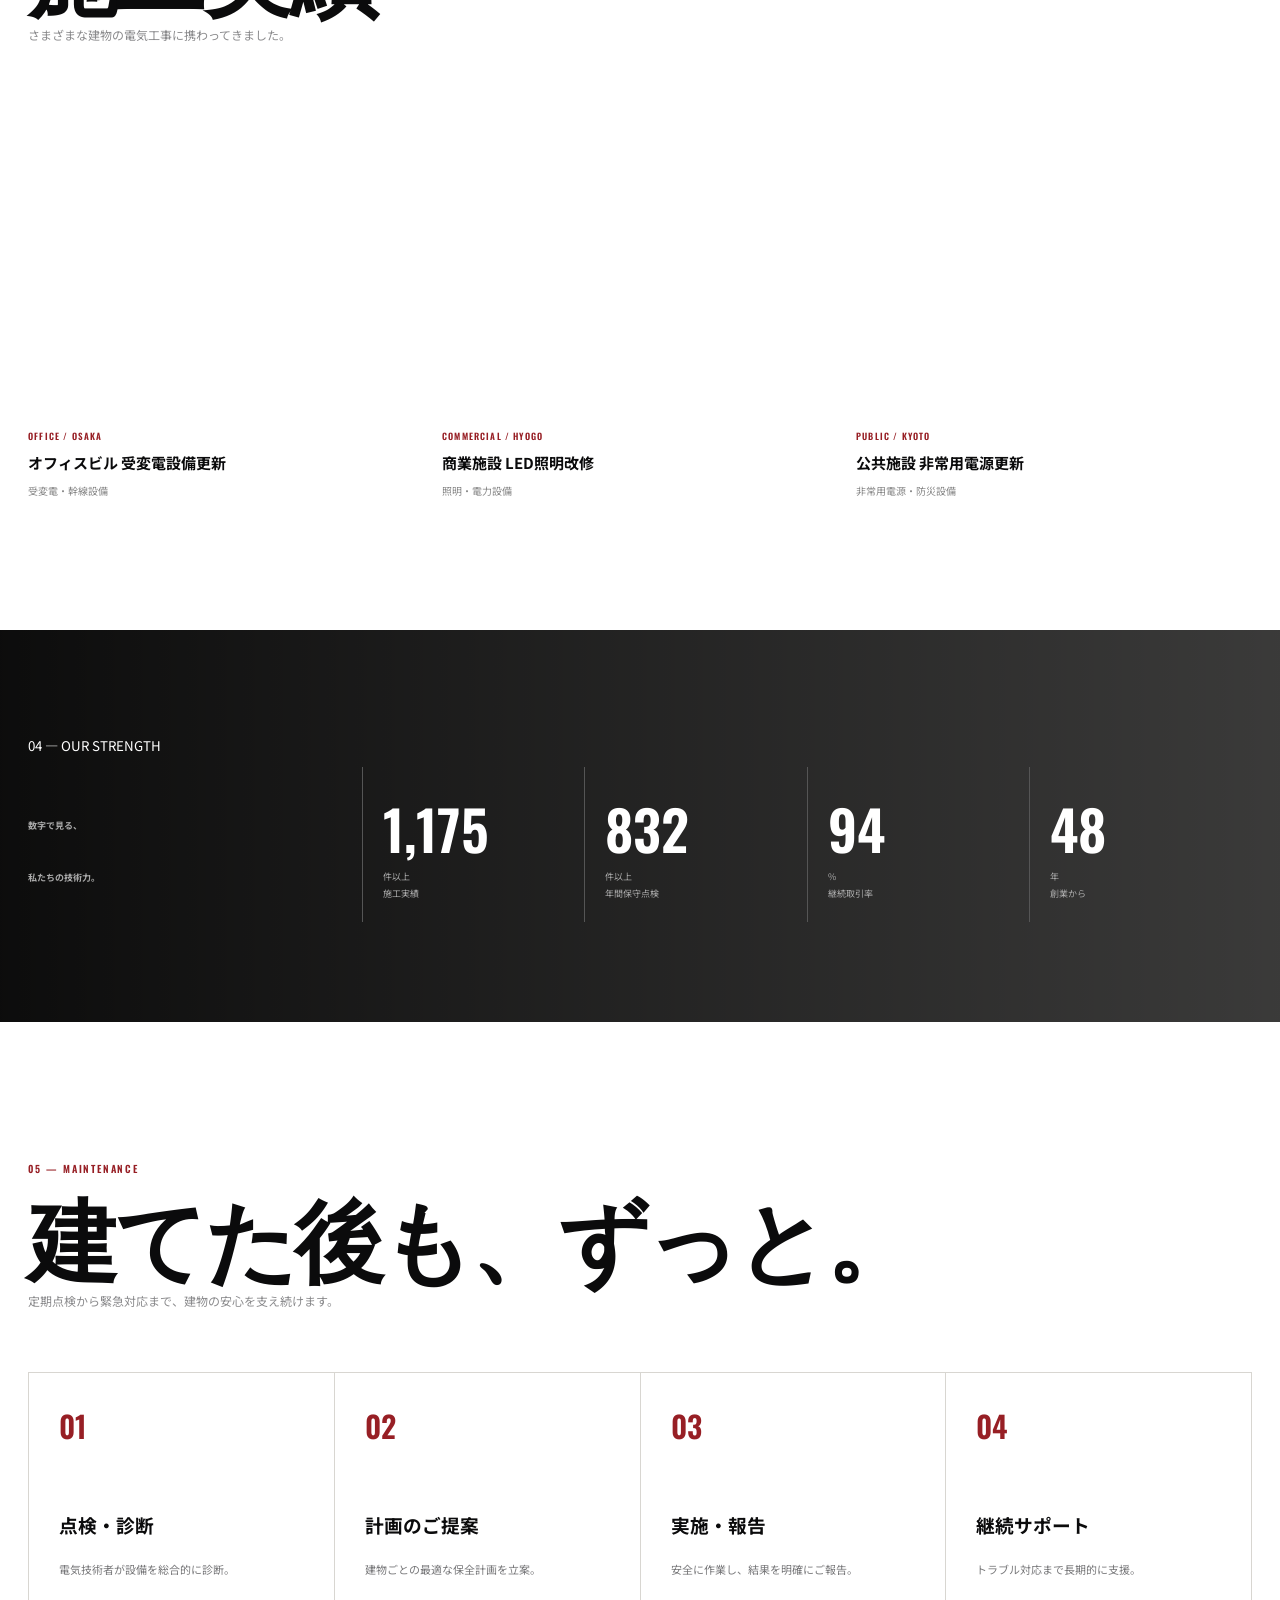
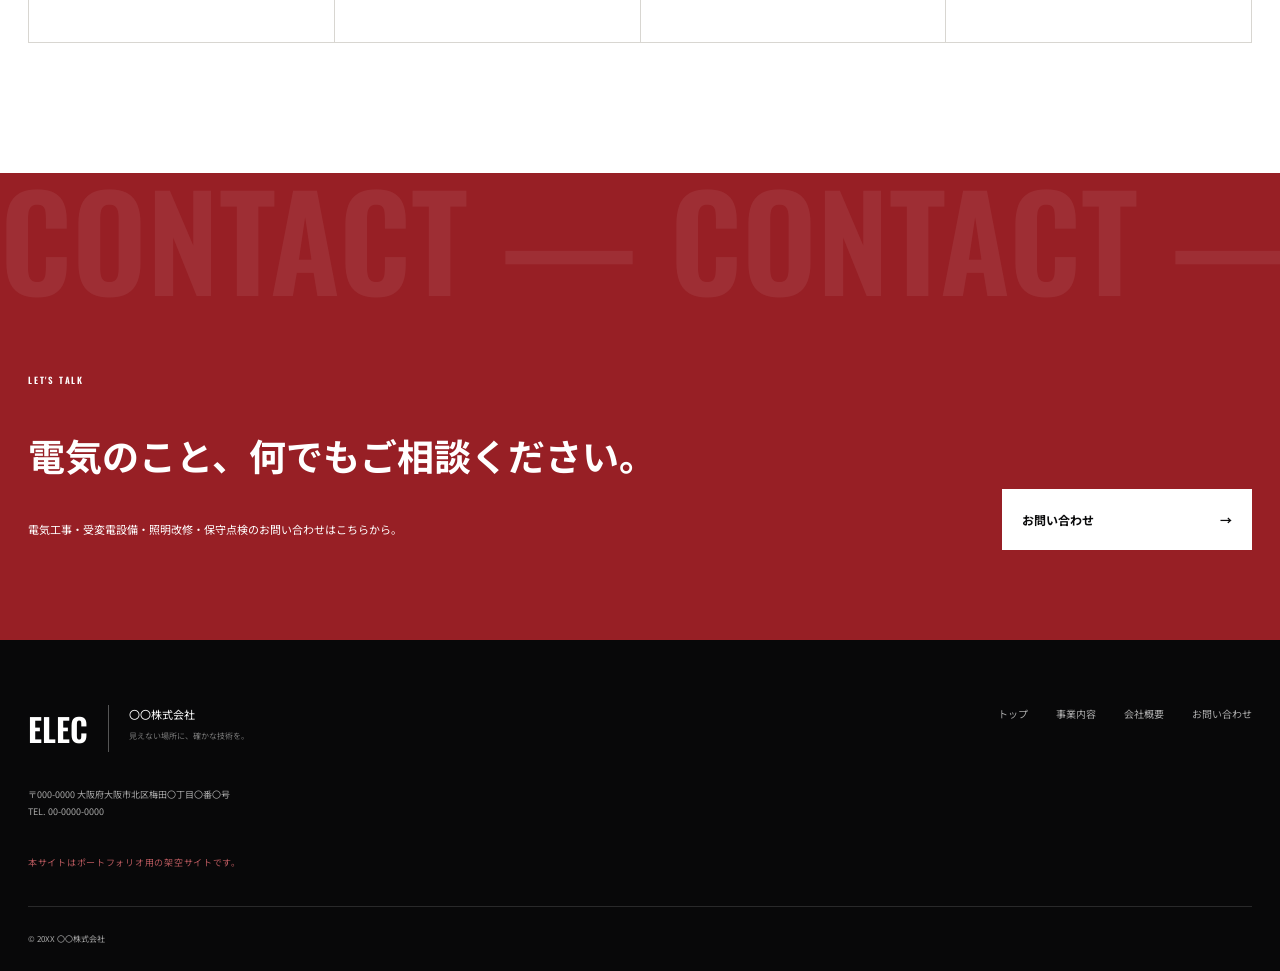
==== commit 3a27271e: "共通CTAの2行表示を全ページで統一" ====
--- a/index.html
+++ b/index.html
@@ -1,4 +1,4 @@
-<!doctype html><html lang="ja"><head><meta charset="UTF-8"><meta name="viewport" content="width=device-width,initial-scale=1"><meta name="description" content="受変電・照明・弱電設備の設計施工から保守まで。"><title>トップ | 〇〇株式会社</title><link rel="preconnect" href="https://fonts.googleapis.com"><link rel="preconnect" href="https://fonts.gstatic.com" crossorigin><link href="https://fonts.googleapis.com/css2?family=Noto+Sans+JP:wght@400;500;600;700;800;900&family=Oswald:wght@500;600;700&display=swap" rel="stylesheet"><link rel="stylesheet" href="styles.css?v=semantic-headings3"><script src="script.js" defer></script><link rel="icon" href="favicon-electric.svg" type="image/svg+xml"><meta property="og:type" content="website"><meta property="og:title" content="〇〇株式会社 | 見えない場所に、確かな技術を。"><meta property="og:description" content="受変電・照明・弱電設備の設計施工から保守まで。建物の未来を灯す電気設備工事会社です。"><meta property="og:url" content="https://pan1535ipad.github.io/modern-sample/"><meta property="og:image" content="https://pan1535ipad.github.io/modern-sample/assets/ogp.jpg"><meta name="twitter:card" content="summary_large_image"></head><body><div class="loader"><span>ELECTRICAL WORKS</span><i></i></div><div class="cursor"></div><header><a class="logo" href="index.html"><b>ELEC</b><span>〇〇株式会社<small>LOW VOLTAGE ENGINEERING</small></span></a><button class="menu" aria-label="メニュー" aria-expanded="false"><i></i><i></i></button><nav><a href="index.html">トップ</a><a href="services.html">事業内容</a><a href="company.html">会社概要</a><a href="contact.html">お問い合わせ</a></nav><a class="head-contact" href="contact.html">CONTACT <b>↗</b></a></header><main><section class="hero"><img src="https://images.unsplash.com/photo-1621905252507-b35492cc74b4?auto=format&fit=crop&w=1800&q=88" alt="弱電・通信設備を点検する技術者"><div class="hero-overlay"></div><div class="hero-text"><p>LOW VOLTAGE SYSTEMS<br>FOR A BETTER TOMORROW</p><h1>見えない場所に、<br><em>確かな技術</em>を。</h1><div class="hero-note">受変電から照明、通信まで。<br>建物の機能を電気で動かす。</div></div><div class="hero-index">01 / 04</div><div class="scroll">SCROLL <i></i></div></section>
+<!doctype html><html lang="ja"><head><meta charset="UTF-8"><meta name="viewport" content="width=device-width,initial-scale=1"><meta name="description" content="受変電・照明・弱電設備の設計施工から保守まで。"><title>トップ | 〇〇株式会社</title><link rel="preconnect" href="https://fonts.googleapis.com"><link rel="preconnect" href="https://fonts.gstatic.com" crossorigin><link href="https://fonts.googleapis.com/css2?family=Noto+Sans+JP:wght@400;500;600;700;800;900&family=Oswald:wght@500;600;700&display=swap" rel="stylesheet"><link rel="stylesheet" href="styles.css?v=cta-one-line4"><script src="script.js" defer></script><link rel="icon" href="favicon-electric.svg" type="image/svg+xml"><meta property="og:type" content="website"><meta property="og:title" content="〇〇株式会社 | 見えない場所に、確かな技術を。"><meta property="og:description" content="受変電・照明・弱電設備の設計施工から保守まで。建物の未来を灯す電気設備工事会社です。"><meta property="og:url" content="https://pan1535ipad.github.io/modern-sample/"><meta property="og:image" content="https://pan1535ipad.github.io/modern-sample/assets/ogp.jpg"><meta name="twitter:card" content="summary_large_image"></head><body><div class="loader"><span>ELECTRICAL WORKS</span><i></i></div><div class="cursor"></div><header><a class="logo" href="index.html"><b>ELEC</b><span>〇〇株式会社<small>LOW VOLTAGE ENGINEERING</small></span></a><button class="menu" aria-label="メニュー" aria-expanded="false"><i></i><i></i></button><nav><a href="index.html">トップ</a><a href="services.html">事業内容</a><a href="company.html">会社概要</a><a href="contact.html">お問い合わせ</a></nav><a class="head-contact" href="contact.html">CONTACT <b>↗</b></a></header><main><section class="hero"><img src="https://images.unsplash.com/photo-1621905252507-b35492cc74b4?auto=format&fit=crop&w=1800&q=88" alt="弱電・通信設備を点検する技術者"><div class="hero-overlay"></div><div class="hero-text"><p>LOW VOLTAGE SYSTEMS<br>FOR A BETTER TOMORROW</p><h1>見えない場所に、<br><em>確かな技術</em>を。</h1><div class="hero-note">受変電から照明、通信まで。<br>建物の機能を電気で動かす。</div></div><div class="hero-index">01 / 04</div><div class="scroll">SCROLL <i></i></div></section>
 <section class="statement"><div class="vertical">OUR MISSION</div><div class="reveal"><small>BUILDING × PEOPLE × TECHNOLOGY</small><h2 class="meaning-heading"><span>電気は、</span><span>建物の中で</span><br class="desktop-break"><span>毎日を動かし</span><span>続けている。</span></h2></div><p class="reveal"><span class="sp-line">私たちは、電気設備の設計施工から</span><span class="sp-line">メンテナンスまで対応。</span><span class="sp-line">建物のライフサイクルを一貫して支えます。</span><span class="sp-line">目には見えない配線まで、誠実に、美しく。</span></p></section>
 <section class="services"><div class="section-head reveal"><small>01 — SERVICES</small><h2>SERVICE</h2><p>建物を動かす、3つの電気技術。</p><a href="services.html">VIEW ALL →</a></div><div class="service-list"><a href="services.html#power" class="service-row reveal"><b>01</b><h3>受変電・幹線設備</h3><span>POWER DISTRIBUTION</span><i>↗</i><div class="service-preview air"></div></a><a href="services.html#lighting" class="service-row reveal"><b>02</b><h3>照明・電力設備</h3><span>LIGHTING & POWER</span><i>↗</i><div class="service-preview water"></div></a><a href="services.html#communication" class="service-row reveal"><b>03</b><h3>弱電・通信設備</h3><span>LOW VOLTAGE</span><i>↗</i><div class="service-preview electric"></div></a></div></section>
 <section class="philosophy"><div class="philosophy-photo reveal"></div><div class="philosophy-copy reveal"><small>02 — PHILOSOPHY</small><h2 class="semantic-heading philosophy-heading"><span>電気の、その先の</span><br class="desktop-break"><span>人を支える。</span></h2><p><span class="sp-line">電気設備は、建物の中で目立たない存在です。</span><span class="sp-line">だからこそ、見えない配線や接続まで</span><span class="sp-line">美しい仕事にこだわり、</span><span class="sp-line">確かな技術で、安全と快適をつくり続けます。</span></p><a href="company.html">私たちについて →</a></div><strong>GOOD BUILDINGS<br>SUPPORT<br>GOOD LIVES.</strong></section>
--- a/styles.css
+++ b/styles.css
@@ -147,3 +147,18 @@
   .statement .meaning-heading{font-size:clamp(2.35rem,11vw,2.8rem);line-height:1.5}
   .maintenance .maintenance-heading{font-size:clamp(3.15rem,15vw,3.75rem);line-height:1.35}
 }
+
+
+/* Semantic mobile heading system */
+.semantic-heading>span{display:inline}
+@media(max-width:600px){
+  .semantic-heading .desktop-break{display:none}
+  .semantic-heading>span{display:block;width:max-content;max-width:100%;white-space:nowrap}
+  .philosophy-heading{font-size:clamp(2.05rem,9.5vw,2.4rem)!important;line-height:1.5}
+  .numbers-heading{font-size:clamp(1.9rem,8.5vw,2.2rem)!important;line-height:1.5}
+  .support-heading{font-size:clamp(2.15rem,10vw,2.55rem)!important;line-height:1.45}
+  .company-message-heading{font-size:clamp(2.15rem,10vw,2.55rem)!important;line-height:1.45}
+  .representative-heading{font-size:clamp(2rem,9vw,2.3rem)!important;line-height:1.5}
+  .contact-intro-heading{font-size:clamp(1.95rem,8.7vw,2.25rem)!important;line-height:1.5}
+  .cta-heading{font-size:clamp(1.95rem,8.5vw,2.2rem)!important;line-height:1.5}
+}
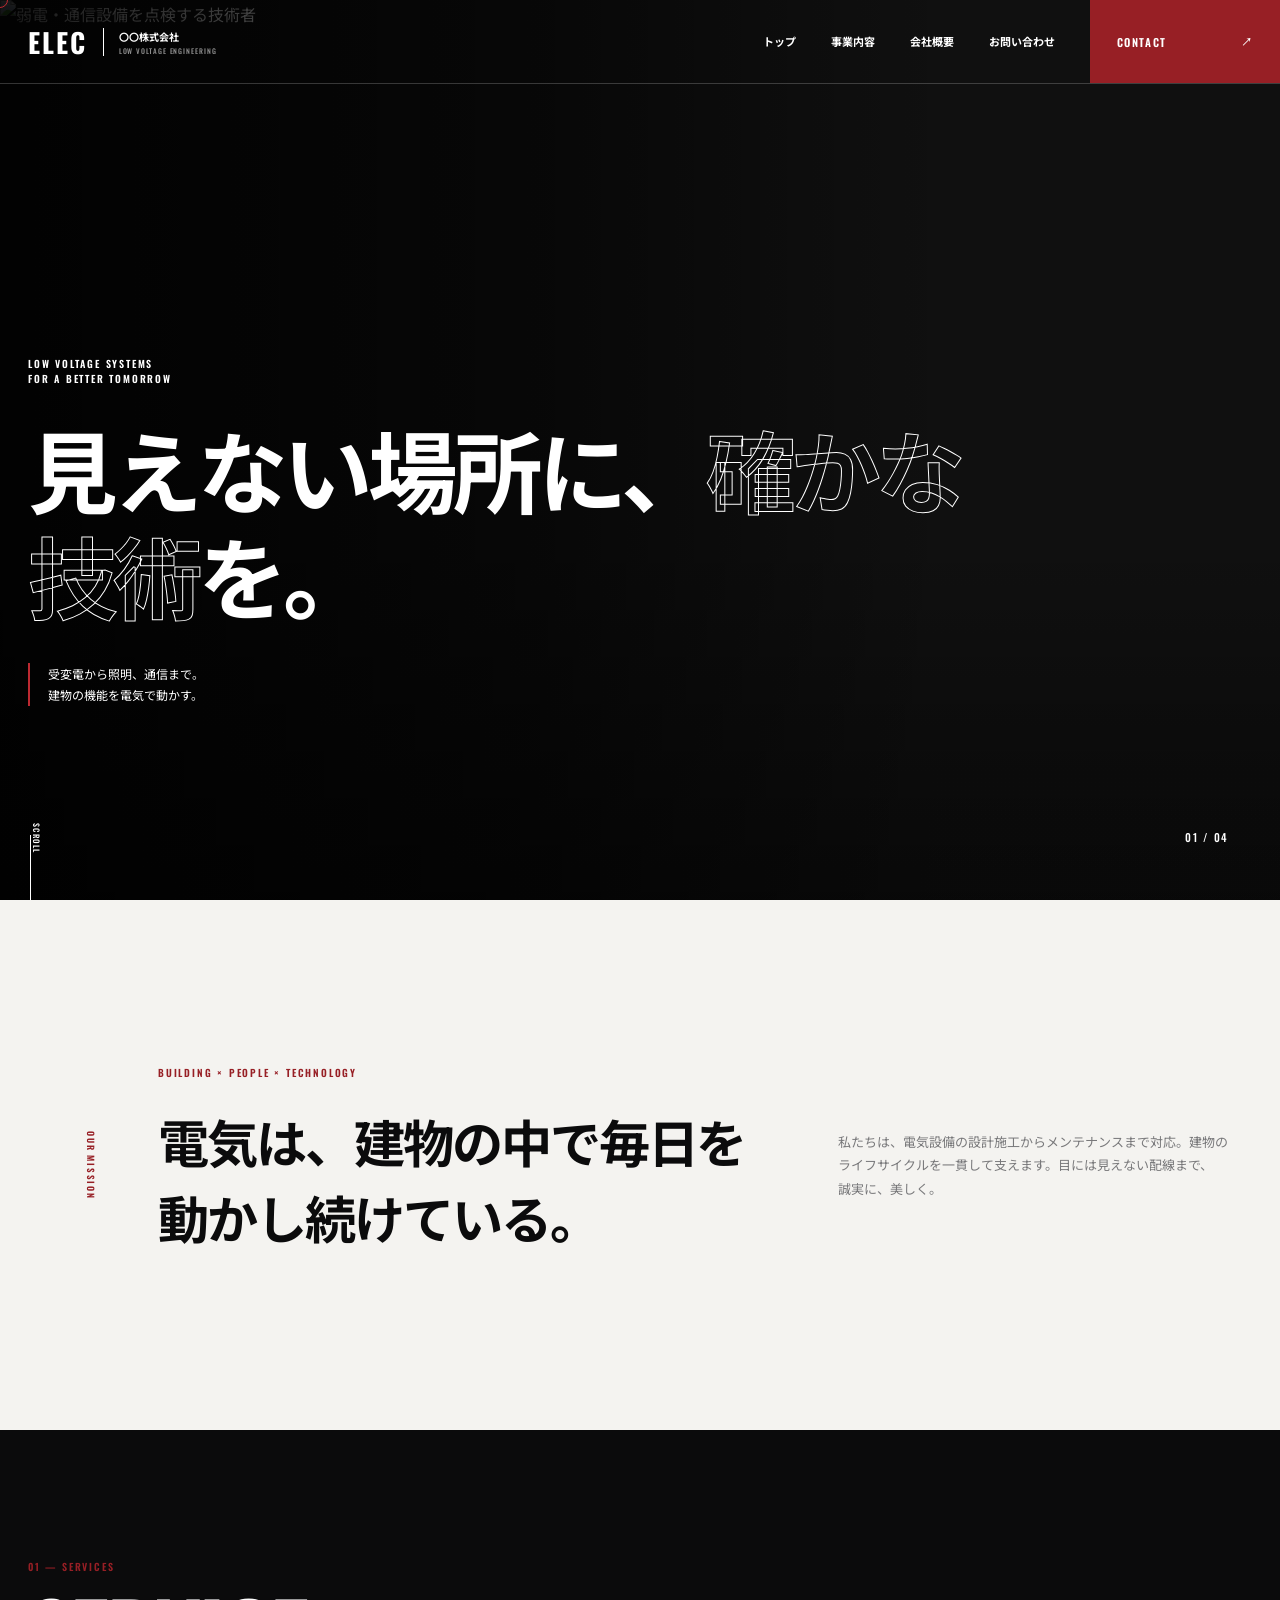
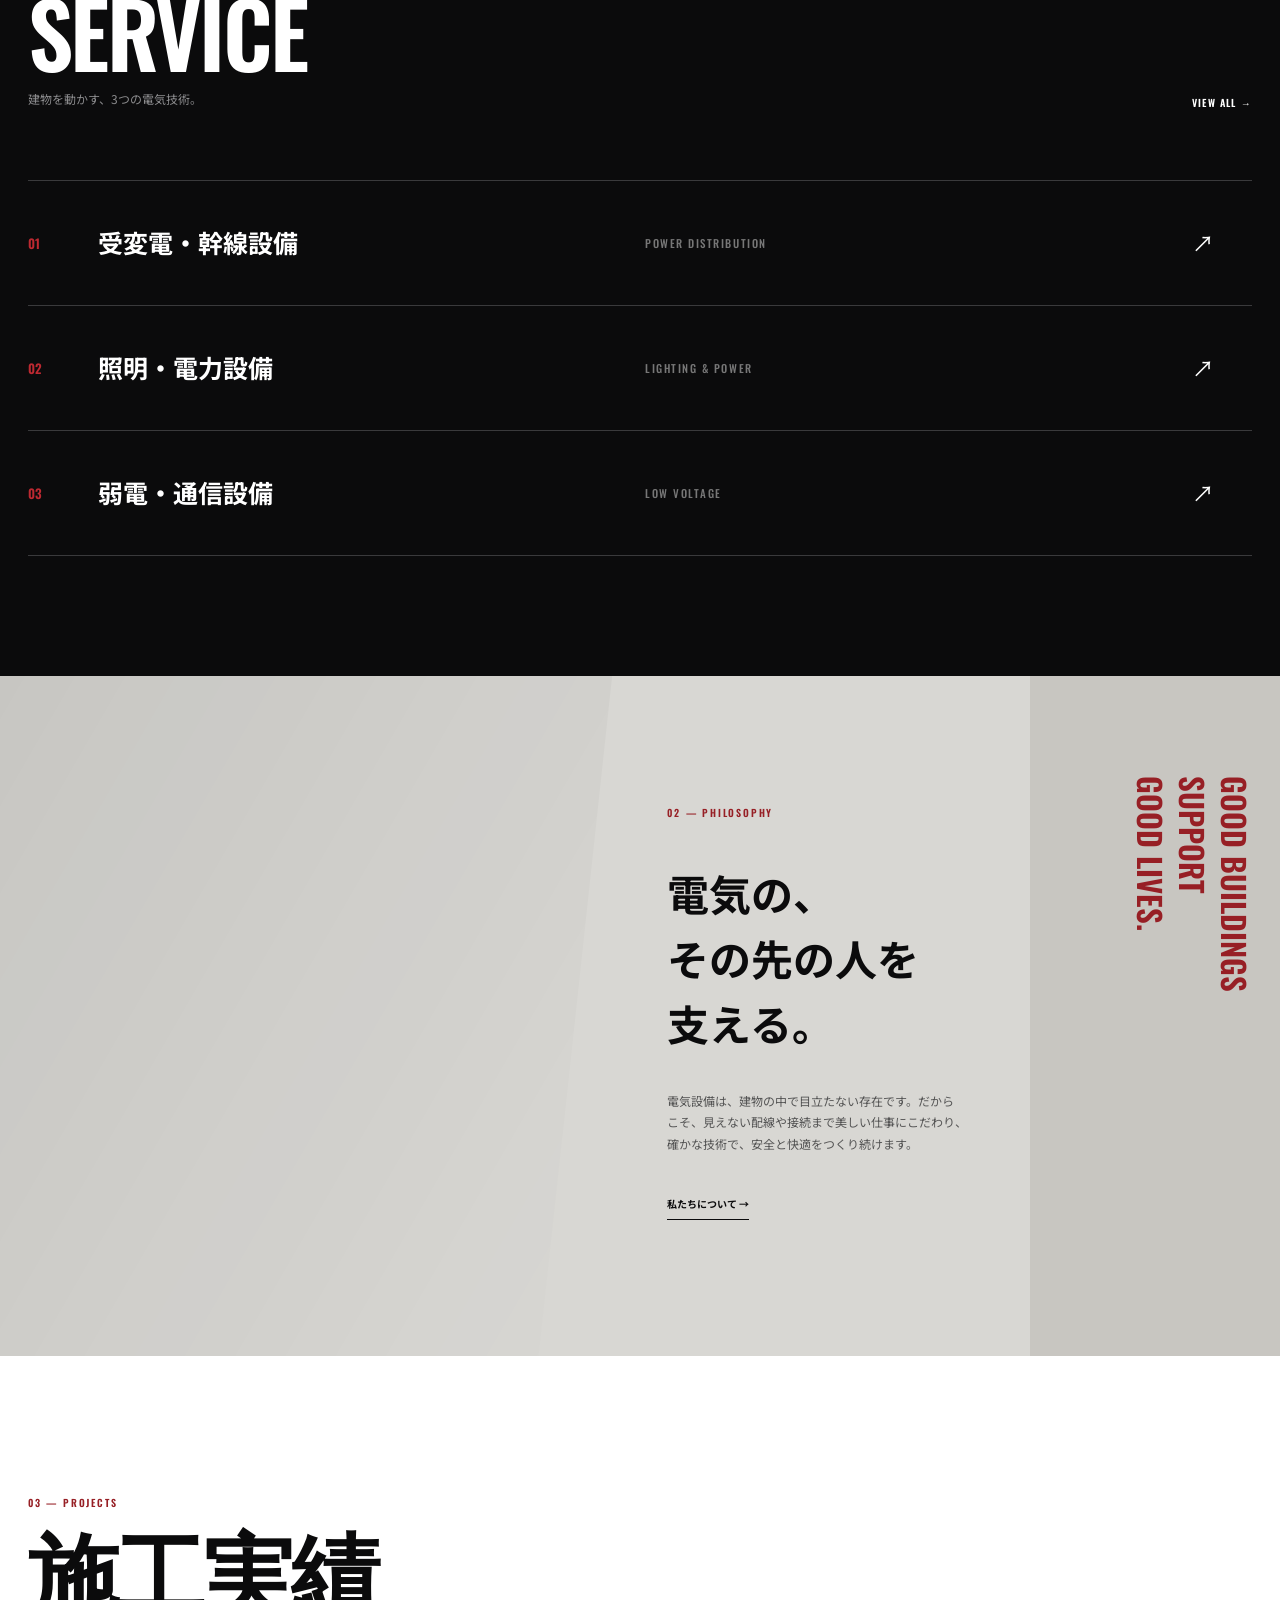
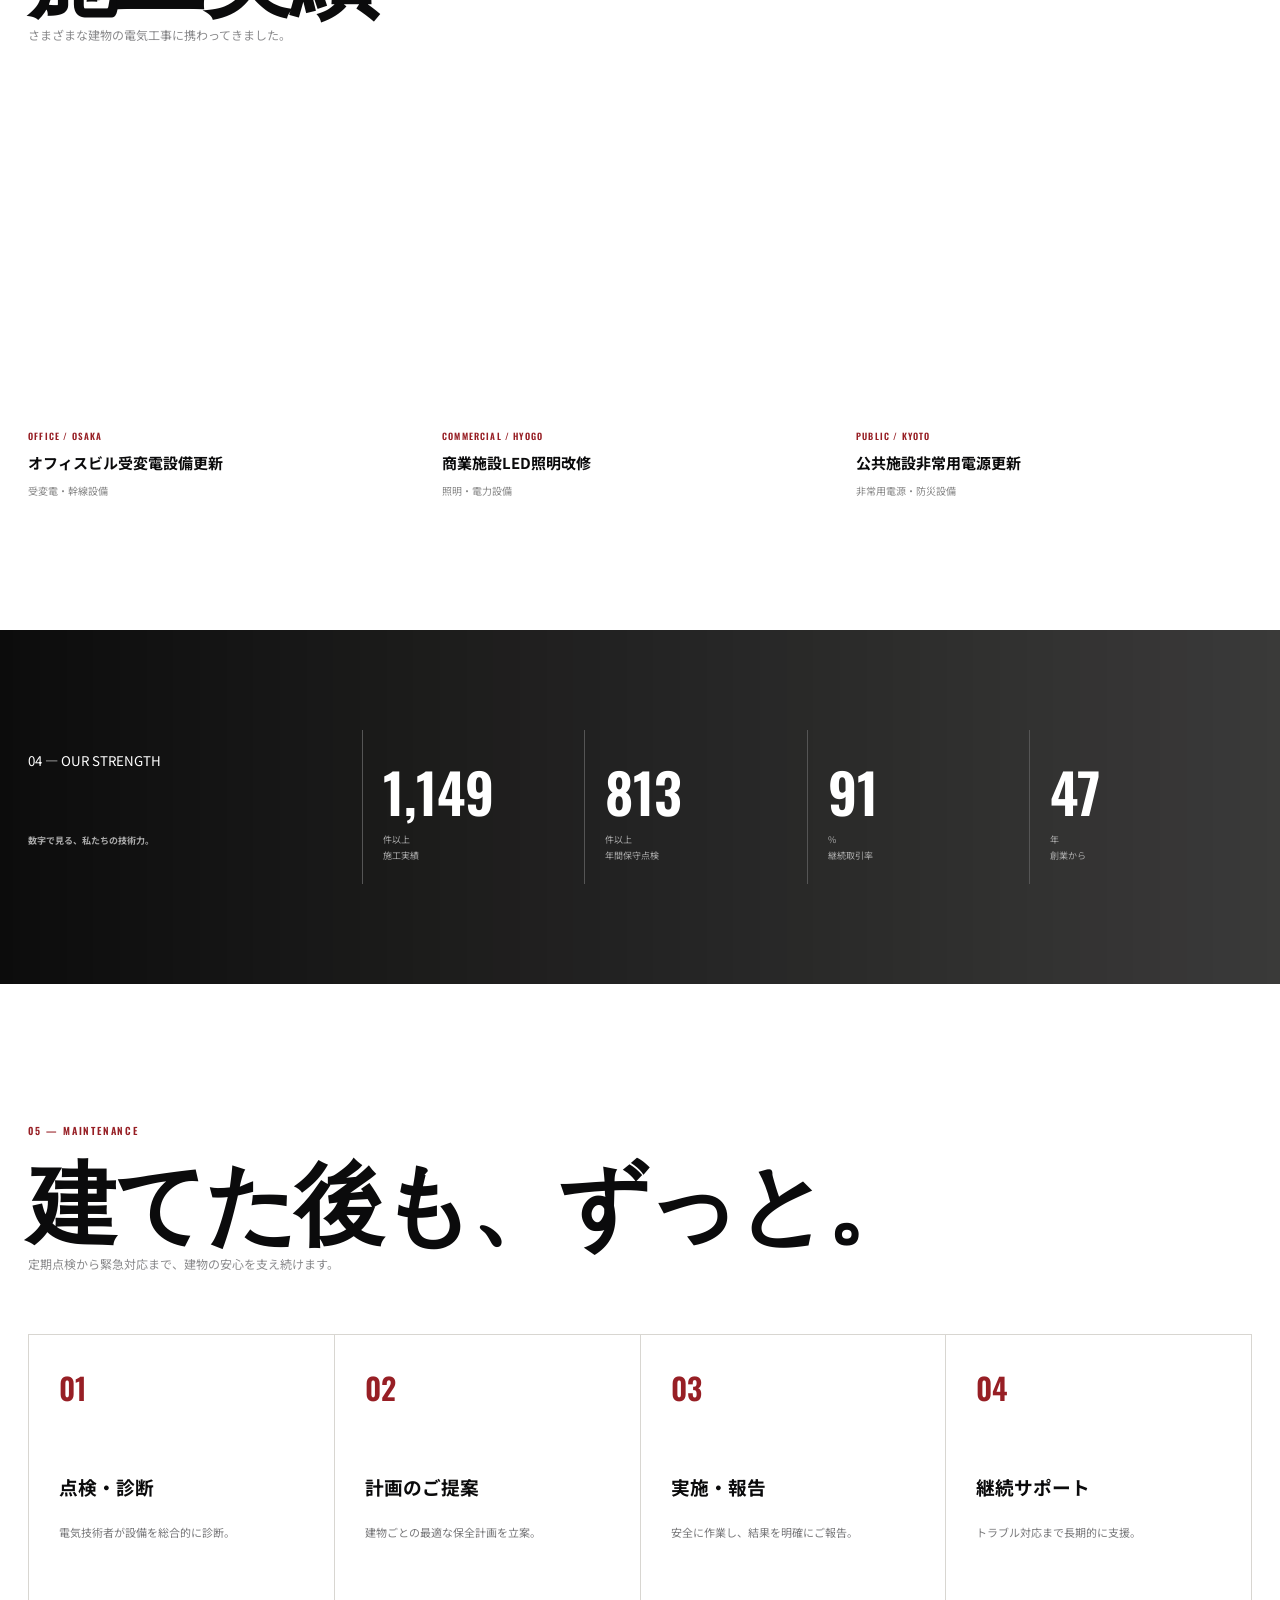
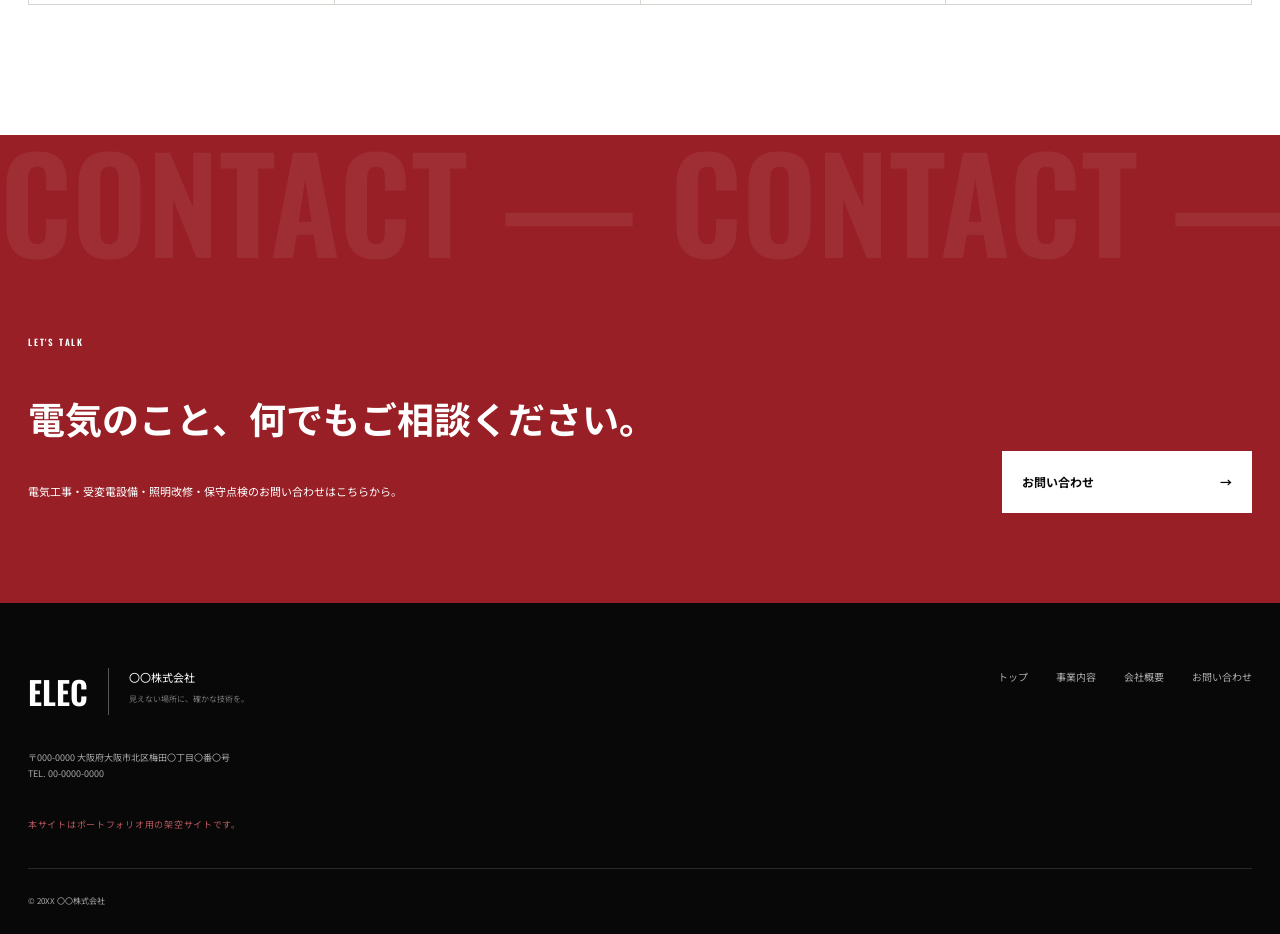
==== commit bfe34ae1: "Apply approved phrase wrapping across modern sample headings" ====
--- a/index.html
+++ b/index.html
@@ -1,7 +1,7 @@
-<!doctype html><html lang="ja"><head><meta charset="UTF-8"><meta name="viewport" content="width=device-width,initial-scale=1"><meta name="description" content="受変電・照明・弱電設備の設計施工から保守まで。"><title>トップ | 〇〇株式会社</title><link rel="preconnect" href="https://fonts.googleapis.com"><link rel="preconnect" href="https://fonts.gstatic.com" crossorigin><link href="https://fonts.googleapis.com/css2?family=Noto+Sans+JP:wght@400;500;600;700;800;900&family=Oswald:wght@500;600;700&display=swap" rel="stylesheet"><link rel="stylesheet" href="styles.css?v=cta-one-line4"><script src="script.js" defer></script><link rel="icon" href="favicon-electric.svg" type="image/svg+xml"><meta property="og:type" content="website"><meta property="og:title" content="〇〇株式会社 | 見えない場所に、確かな技術を。"><meta property="og:description" content="受変電・照明・弱電設備の設計施工から保守まで。建物の未来を灯す電気設備工事会社です。"><meta property="og:url" content="https://pan1535ipad.github.io/modern-sample/"><meta property="og:image" content="https://pan1535ipad.github.io/modern-sample/assets/ogp.jpg"><meta name="twitter:card" content="summary_large_image"></head><body><div class="loader"><span>ELECTRICAL WORKS</span><i></i></div><div class="cursor"></div><header><a class="logo" href="index.html"><b>ELEC</b><span>〇〇株式会社<small>LOW VOLTAGE ENGINEERING</small></span></a><button class="menu" aria-label="メニュー" aria-expanded="false"><i></i><i></i></button><nav><a href="index.html">トップ</a><a href="services.html">事業内容</a><a href="company.html">会社概要</a><a href="contact.html">お問い合わせ</a></nav><a class="head-contact" href="contact.html">CONTACT <b>↗</b></a></header><main><section class="hero"><img src="https://images.unsplash.com/photo-1621905252507-b35492cc74b4?auto=format&fit=crop&w=1800&q=88" alt="弱電・通信設備を点検する技術者"><div class="hero-overlay"></div><div class="hero-text"><p>LOW VOLTAGE SYSTEMS<br>FOR A BETTER TOMORROW</p><h1>見えない場所に、<br><em>確かな技術</em>を。</h1><div class="hero-note">受変電から照明、通信まで。<br>建物の機能を電気で動かす。</div></div><div class="hero-index">01 / 04</div><div class="scroll">SCROLL <i></i></div></section>
-<section class="statement"><div class="vertical">OUR MISSION</div><div class="reveal"><small>BUILDING × PEOPLE × TECHNOLOGY</small><h2 class="meaning-heading"><span>電気は、</span><span>建物の中で</span><br class="desktop-break"><span>毎日を動かし</span><span>続けている。</span></h2></div><p class="reveal"><span class="sp-line">私たちは、電気設備の設計施工から</span><span class="sp-line">メンテナンスまで対応。</span><span class="sp-line">建物のライフサイクルを一貫して支えます。</span><span class="sp-line">目には見えない配線まで、誠実に、美しく。</span></p></section>
-<section class="services"><div class="section-head reveal"><small>01 — SERVICES</small><h2>SERVICE</h2><p>建物を動かす、3つの電気技術。</p><a href="services.html">VIEW ALL →</a></div><div class="service-list"><a href="services.html#power" class="service-row reveal"><b>01</b><h3>受変電・幹線設備</h3><span>POWER DISTRIBUTION</span><i>↗</i><div class="service-preview air"></div></a><a href="services.html#lighting" class="service-row reveal"><b>02</b><h3>照明・電力設備</h3><span>LIGHTING & POWER</span><i>↗</i><div class="service-preview water"></div></a><a href="services.html#communication" class="service-row reveal"><b>03</b><h3>弱電・通信設備</h3><span>LOW VOLTAGE</span><i>↗</i><div class="service-preview electric"></div></a></div></section>
-<section class="philosophy"><div class="philosophy-photo reveal"></div><div class="philosophy-copy reveal"><small>02 — PHILOSOPHY</small><h2 class="semantic-heading philosophy-heading"><span>電気の、その先の</span><br class="desktop-break"><span>人を支える。</span></h2><p><span class="sp-line">電気設備は、建物の中で目立たない存在です。</span><span class="sp-line">だからこそ、見えない配線や接続まで</span><span class="sp-line">美しい仕事にこだわり、</span><span class="sp-line">確かな技術で、安全と快適をつくり続けます。</span></p><a href="company.html">私たちについて →</a></div><strong>GOOD BUILDINGS<br>SUPPORT<br>GOOD LIVES.</strong></section>
-<section class="projects"><div class="section-head reveal"><small>03 — PROJECTS</small><h2>施工実績</h2><p>さまざまな建物の電気工事に携わってきました。</p></div><div class="project-grid"><article class="reveal"><div class="project-img p1"></div><small>OFFICE / OSAKA</small><h3>オフィスビル 受変電設備更新</h3><p>受変電・幹線設備</p></article><article class="reveal"><div class="project-img p2"></div><small>COMMERCIAL / HYOGO</small><h3>商業施設 LED照明改修</h3><p>照明・電力設備</p></article><article class="reveal"><div class="project-img p3"></div><small>PUBLIC / KYOTO</small><h3>公共施設 非常用電源更新</h3><p>非常用電源・防災設備</p></article></div></section>
-<section class="numbers"><div class="reveal"><small>04 — OUR STRENGTH</small><h2 class="semantic-heading numbers-heading"><span>数字で見る、</span><br class="desktop-break"><span>私たちの技術力。</span></h2></div><div><strong data-count="1200">0</strong><span>件以上<br>施工実績</span></div><div><strong data-count="850">0</strong><span>件以上<br>年間保守点検</span></div><div><strong data-count="96">0</strong><span>%<br>継続取引率</span></div><div><strong data-count="50">0</strong><span>年<br>創業から</span></div></section>
-<section class="maintenance"><div class="section-head reveal"><small>05 — MAINTENANCE</small><h2 class="meaning-heading maintenance-heading"><span>建てた後も、</span><span>ずっと。</span></h2><p><span class="sp-line">定期点検から緊急対応まで、</span><span class="sp-line">建物の安心を支え続けます。</span></p></div><ol><li class="reveal"><b>01</b><h3>点検・診断</h3><p>電気技術者が設備を総合的に診断。</p></li><li class="reveal"><b>02</b><h3>計画のご提案</h3><p>建物ごとの最適な保全計画を立案。</p></li><li class="reveal"><b>03</b><h3>実施・報告</h3><p>安全に作業し、結果を明確にご報告。</p></li><li class="reveal"><b>04</b><h3>継続サポート</h3><p>トラブル対応まで長期的に支援。</p></li></ol></section></main><section class="contact-band"><div class="marquee"><span>CONTACT — CONTACT — CONTACT — CONTACT —&nbsp;</span><span>CONTACT — CONTACT — CONTACT — CONTACT —&nbsp;</span></div><div class="contact-band-inner reveal"><div><small>LET'S TALK</small><h2 class="semantic-heading cta-heading"><span>電気のこと、</span><span>何でもご相談ください。</span></h2><p>電気工事・受変電設備・照明改修・保守点検のお問い合わせはこちらから。</p></div><a href="contact.html">お問い合わせ <b>→</b></a></div></section><footer><div class="foot-logo"><b>ELEC</b><p>〇〇株式会社<br><small>見えない場所に、確かな技術を。</small></p></div><nav><a href="index.html">トップ</a><a href="services.html">事業内容</a><a href="company.html">会社概要</a><a href="contact.html">お問い合わせ</a></nav><div class="foot-info">〒000-0000 大阪府大阪市北区梅田〇丁目〇番〇号<br>TEL. 00-0000-0000</div><small class="portfolio-note">本サイトはポートフォリオ用の架空サイトです。</small><small class="copy">© 20XX 〇〇株式会社</small></footer></body></html>+<!doctype html><html lang="ja"><head><meta charset="UTF-8"><meta name="viewport" content="width=device-width,initial-scale=1"><meta name="description" content="受変電・照明・弱電設備の設計施工から保守まで。"><title>トップ | 〇〇株式会社</title><link rel="preconnect" href="https://fonts.googleapis.com"><link rel="preconnect" href="https://fonts.gstatic.com" crossorigin><link href="https://fonts.googleapis.com/css2?family=Noto+Sans+JP:wght@400;500;600;700;800;900&family=Oswald:wght@500;600;700&display=swap" rel="stylesheet"><link rel="stylesheet" href="styles.css?v=phrase-wrap1"><script src="script.js?v=phrase-wrap1" defer></script><link rel="icon" href="favicon-electric.svg" type="image/svg+xml"><meta property="og:type" content="website"><meta property="og:title" content="〇〇株式会社 | 見えない場所に、確かな技術を。"><meta property="og:description" content="受変電・照明・弱電設備の設計施工から保守まで。建物の未来を灯す電気設備工事会社です。"><meta property="og:url" content="https://pan1535ipad.github.io/modern-sample/"><meta property="og:image" content="https://pan1535ipad.github.io/modern-sample/assets/ogp.jpg"><meta name="twitter:card" content="summary_large_image"></head><body><div class="loader"><span>ELECTRICAL WORKS</span><i></i></div><div class="cursor"></div><header><a class="logo" href="index.html"><b>ELEC</b><span>〇〇株式会社<small>LOW VOLTAGE ENGINEERING</small></span></a><button class="menu" aria-label="メニュー" aria-expanded="false"><i></i><i></i></button><nav><a href="index.html">トップ</a><a href="services.html">事業内容</a><a href="company.html">会社概要</a><a href="contact.html">お問い合わせ</a></nav><a class="head-contact" href="contact.html">CONTACT <b>↗</b></a></header><main><section class="hero"><img src="https://images.unsplash.com/photo-1621905252507-b35492cc74b4?auto=format&fit=crop&w=1800&q=88" alt="弱電・通信設備を点検する技術者"><div class="hero-overlay"></div><div class="hero-text"><p>LOW VOLTAGE SYSTEMS<br>FOR A BETTER TOMORROW</p><h1 class="phrase-heading"><span class="phrase-unit">見えない</span><wbr><span class="phrase-unit">場所に、</span><wbr><span class="phrase-unit"><em>確かな</em></span><wbr><span class="phrase-unit"><em>技術</em>を。</span></h1><div class="hero-note">受変電から照明、通信まで。<br>建物の機能を電気で動かす。</div></div><div class="hero-index">01 / 04</div><div class="scroll">SCROLL <i></i></div></section>
+<section class="statement"><div class="vertical">OUR MISSION</div><div class="reveal"><small>BUILDING × PEOPLE × TECHNOLOGY</small><h2 class="phrase-heading meaning-heading"><span class="phrase-unit">電気は、</span><wbr><span class="phrase-unit">建物の</span><wbr><span class="phrase-unit">中で</span><wbr><span class="phrase-unit">毎日を</span><wbr><span class="phrase-unit">動かし</span><wbr><span class="phrase-unit">続けている。</span></h2></div><p class="reveal"><span class="sp-line">私たちは、電気設備の設計施工から</span><span class="sp-line">メンテナンスまで対応。</span><span class="sp-line">建物のライフサイクルを一貫して支えます。</span><span class="sp-line">目には見えない配線まで、誠実に、美しく。</span></p></section>
+<section class="services"><div class="section-head reveal"><small>01 — SERVICES</small><h2 class="phrase-heading"><span class="phrase-unit">SERVICE</span></h2><p>建物を動かす、3つの電気技術。</p><a href="services.html">VIEW ALL →</a></div><div class="service-list"><a href="services.html#power" class="service-row reveal"><b>01</b><h3 class="phrase-heading"><span class="phrase-unit">受変電・</span><wbr><span class="phrase-unit">幹線設備</span></h3><span>POWER DISTRIBUTION</span><i>↗</i><div class="service-preview air"></div></a><a href="services.html#lighting" class="service-row reveal"><b>02</b><h3 class="phrase-heading"><span class="phrase-unit">照明・</span><wbr><span class="phrase-unit">電力設備</span></h3><span>LIGHTING & POWER</span><i>↗</i><div class="service-preview water"></div></a><a href="services.html#communication" class="service-row reveal"><b>03</b><h3 class="phrase-heading"><span class="phrase-unit">弱電・</span><wbr><span class="phrase-unit">通信設備</span></h3><span>LOW VOLTAGE</span><i>↗</i><div class="service-preview electric"></div></a></div></section>
+<section class="philosophy"><div class="philosophy-photo reveal"></div><div class="philosophy-copy reveal"><small>02 — PHILOSOPHY</small><h2 class="phrase-heading semantic-heading philosophy-heading"><span class="phrase-unit">電気の、</span><wbr><span class="phrase-unit">その先の</span><wbr><span class="phrase-unit">人を</span><wbr><span class="phrase-unit">支える。</span></h2><p><span class="sp-line">電気設備は、建物の中で目立たない存在です。</span><span class="sp-line">だからこそ、見えない配線や接続まで</span><span class="sp-line">美しい仕事にこだわり、</span><span class="sp-line">確かな技術で、安全と快適をつくり続けます。</span></p><a href="company.html">私たちについて →</a></div><strong>GOOD BUILDINGS<br>SUPPORT<br>GOOD LIVES.</strong></section>
+<section class="projects"><div class="section-head reveal"><small>03 — PROJECTS</small><h2 class="phrase-heading"><span class="phrase-unit">施工実績</span></h2><p>さまざまな建物の電気工事に携わってきました。</p></div><div class="project-grid"><article class="reveal"><div class="project-img p1"></div><small>OFFICE / OSAKA</small><h3 class="phrase-heading"><span class="phrase-unit">オフィスビル </span><wbr><span class="phrase-unit">受変電設備</span><wbr><span class="phrase-unit">更新</span></h3><p>受変電・幹線設備</p></article><article class="reveal"><div class="project-img p2"></div><small>COMMERCIAL / HYOGO</small><h3 class="phrase-heading"><span class="phrase-unit">商業施設 </span><wbr><span class="phrase-unit">LED照明</span><wbr><span class="phrase-unit">改修</span></h3><p>照明・電力設備</p></article><article class="reveal"><div class="project-img p3"></div><small>PUBLIC / KYOTO</small><h3 class="phrase-heading"><span class="phrase-unit">公共施設 </span><wbr><span class="phrase-unit">非常用電源</span><wbr><span class="phrase-unit">更新</span></h3><p>非常用電源・防災設備</p></article></div></section>
+<section class="numbers"><div class="reveal"><small>04 — OUR STRENGTH</small><h2 class="phrase-heading semantic-heading numbers-heading"><span class="phrase-unit">数字で</span><wbr><span class="phrase-unit">見る、</span><wbr><span class="phrase-unit">私たちの</span><wbr><span class="phrase-unit">技術力。</span></h2></div><div><strong data-count="1200">0</strong><span>件以上<br>施工実績</span></div><div><strong data-count="850">0</strong><span>件以上<br>年間保守点検</span></div><div><strong data-count="96">0</strong><span>%<br>継続取引率</span></div><div><strong data-count="50">0</strong><span>年<br>創業から</span></div></section>
+<section class="maintenance"><div class="section-head reveal"><small>05 — MAINTENANCE</small><h2 class="phrase-heading meaning-heading maintenance-heading"><span class="phrase-unit">建てた</span><wbr><span class="phrase-unit">後も、</span><wbr><span class="phrase-unit">ずっと。</span></h2><p><span class="sp-line">定期点検から緊急対応まで、</span><span class="sp-line">建物の安心を支え続けます。</span></p></div><ol><li class="reveal"><b>01</b><h3 class="phrase-heading"><span class="phrase-unit">点検・</span><wbr><span class="phrase-unit">診断</span></h3><p>電気技術者が設備を総合的に診断。</p></li><li class="reveal"><b>02</b><h3 class="phrase-heading"><span class="phrase-unit">計画の</span><wbr><span class="phrase-unit">ご提案</span></h3><p>建物ごとの最適な保全計画を立案。</p></li><li class="reveal"><b>03</b><h3 class="phrase-heading"><span class="phrase-unit">実施・</span><wbr><span class="phrase-unit">報告</span></h3><p>安全に作業し、結果を明確にご報告。</p></li><li class="reveal"><b>04</b><h3 class="phrase-heading"><span class="phrase-unit">継続</span><wbr><span class="phrase-unit">サポート</span></h3><p>トラブル対応まで長期的に支援。</p></li></ol></section></main><section class="contact-band"><div class="marquee"><span>CONTACT — CONTACT — CONTACT — CONTACT —&nbsp;</span><span>CONTACT — CONTACT — CONTACT — CONTACT —&nbsp;</span></div><div class="contact-band-inner reveal"><div><small>LET'S TALK</small><h2 class="phrase-heading semantic-heading cta-heading"><span class="phrase-unit">電気の</span><wbr><span class="phrase-unit">こと、</span><wbr><span class="phrase-unit">何でも</span><wbr><span class="phrase-unit">ご相談</span><wbr><span class="phrase-unit">ください。</span></h2><p>電気工事・受変電設備・照明改修・保守点検のお問い合わせはこちらから。</p></div><a href="contact.html">お問い合わせ <b>→</b></a></div></section><footer><div class="foot-logo"><b>ELEC</b><p>〇〇株式会社<br><small>見えない場所に、確かな技術を。</small></p></div><nav><a href="index.html">トップ</a><a href="services.html">事業内容</a><a href="company.html">会社概要</a><a href="contact.html">お問い合わせ</a></nav><div class="foot-info">〒000-0000 大阪府大阪市北区梅田〇丁目〇番〇号<br>TEL. 00-0000-0000</div><small class="portfolio-note">本サイトはポートフォリオ用の架空サイトです。</small><small class="copy">© 20XX 〇〇株式会社</small></footer></body></html>
--- a/styles.css
+++ b/styles.css
@@ -140,20 +140,18 @@
 
 
 /* Meaning-based mobile heading lines */
-.meaning-heading>span{display:inline}
+
 @media(max-width:600px){
-  .meaning-heading .desktop-break{display:none}
-  .meaning-heading>span{display:block;width:max-content;max-width:100%;white-space:nowrap}
+
   .statement .meaning-heading{font-size:clamp(2.35rem,11vw,2.8rem);line-height:1.5}
   .maintenance .maintenance-heading{font-size:clamp(3.15rem,15vw,3.75rem);line-height:1.35}
 }
 
 
 /* Semantic mobile heading system */
-.semantic-heading>span{display:inline}
+
 @media(max-width:600px){
-  .semantic-heading .desktop-break{display:none}
-  .semantic-heading>span{display:block;width:max-content;max-width:100%;white-space:nowrap}
+
   .philosophy-heading{font-size:clamp(2.05rem,9.5vw,2.4rem)!important;line-height:1.5}
   .numbers-heading{font-size:clamp(1.9rem,8.5vw,2.2rem)!important;line-height:1.5}
   .support-heading{font-size:clamp(2.15rem,10vw,2.55rem)!important;line-height:1.45}
@@ -162,3 +160,14 @@
   .contact-intro-heading{font-size:clamp(1.95rem,8.7vw,2.25rem)!important;line-height:1.5}
   .cta-heading{font-size:clamp(1.95rem,8.5vw,2.2rem)!important;line-height:1.5}
 }
+
+
+/* Shared CTA typography on phones. */
+@media(max-width:600px){
+  .contact-band .cta-heading{font-size:clamp(1.85rem,8vw,2.1rem)!important;line-height:1.55;letter-spacing:-.025em}
+}
+
+/* User-defined phrase boundaries on all screen sizes. */
+.phrase-heading{white-space:normal!important;text-wrap:wrap!important;word-break:normal;overflow-wrap:normal;min-width:0}
+.phrase-heading>.phrase-unit{display:inline-block;white-space:nowrap!important;text-wrap:nowrap!important;word-break:normal;overflow-wrap:normal}
+.phrase-heading>wbr{display:inline}
